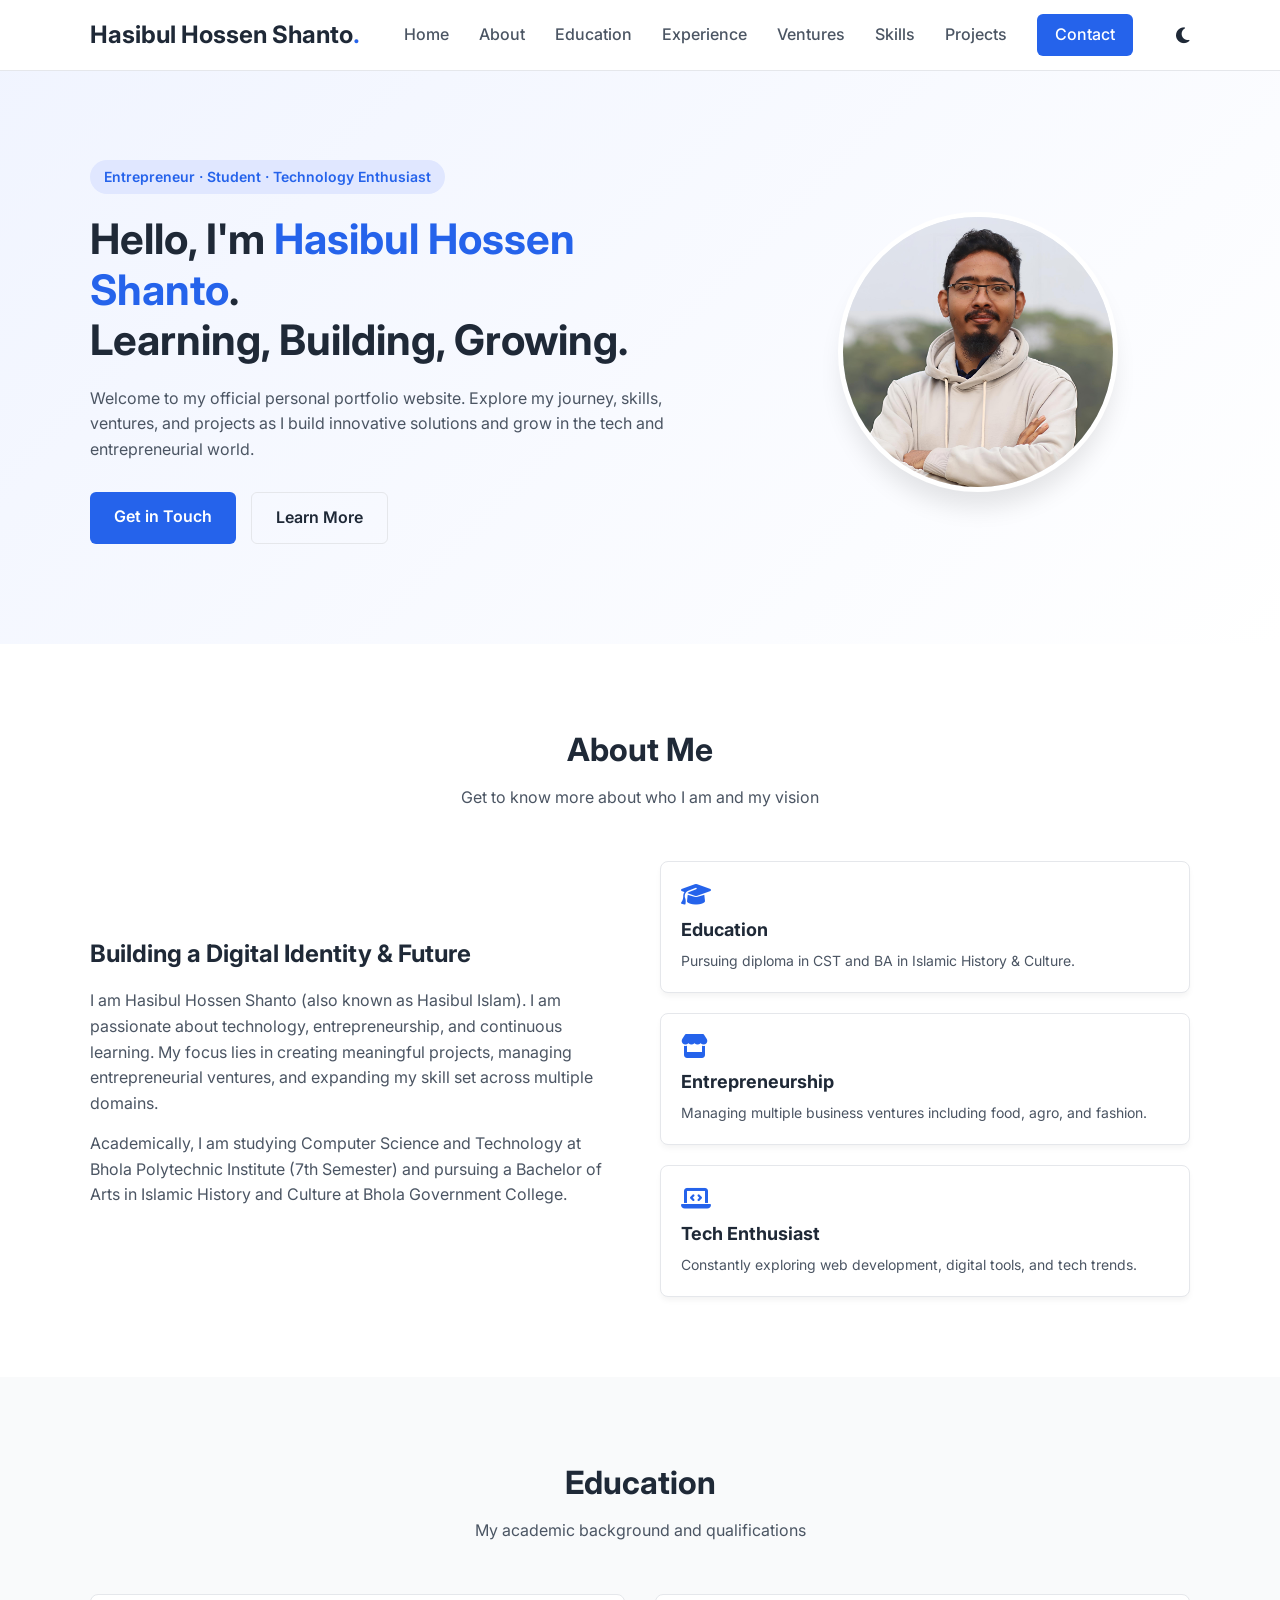
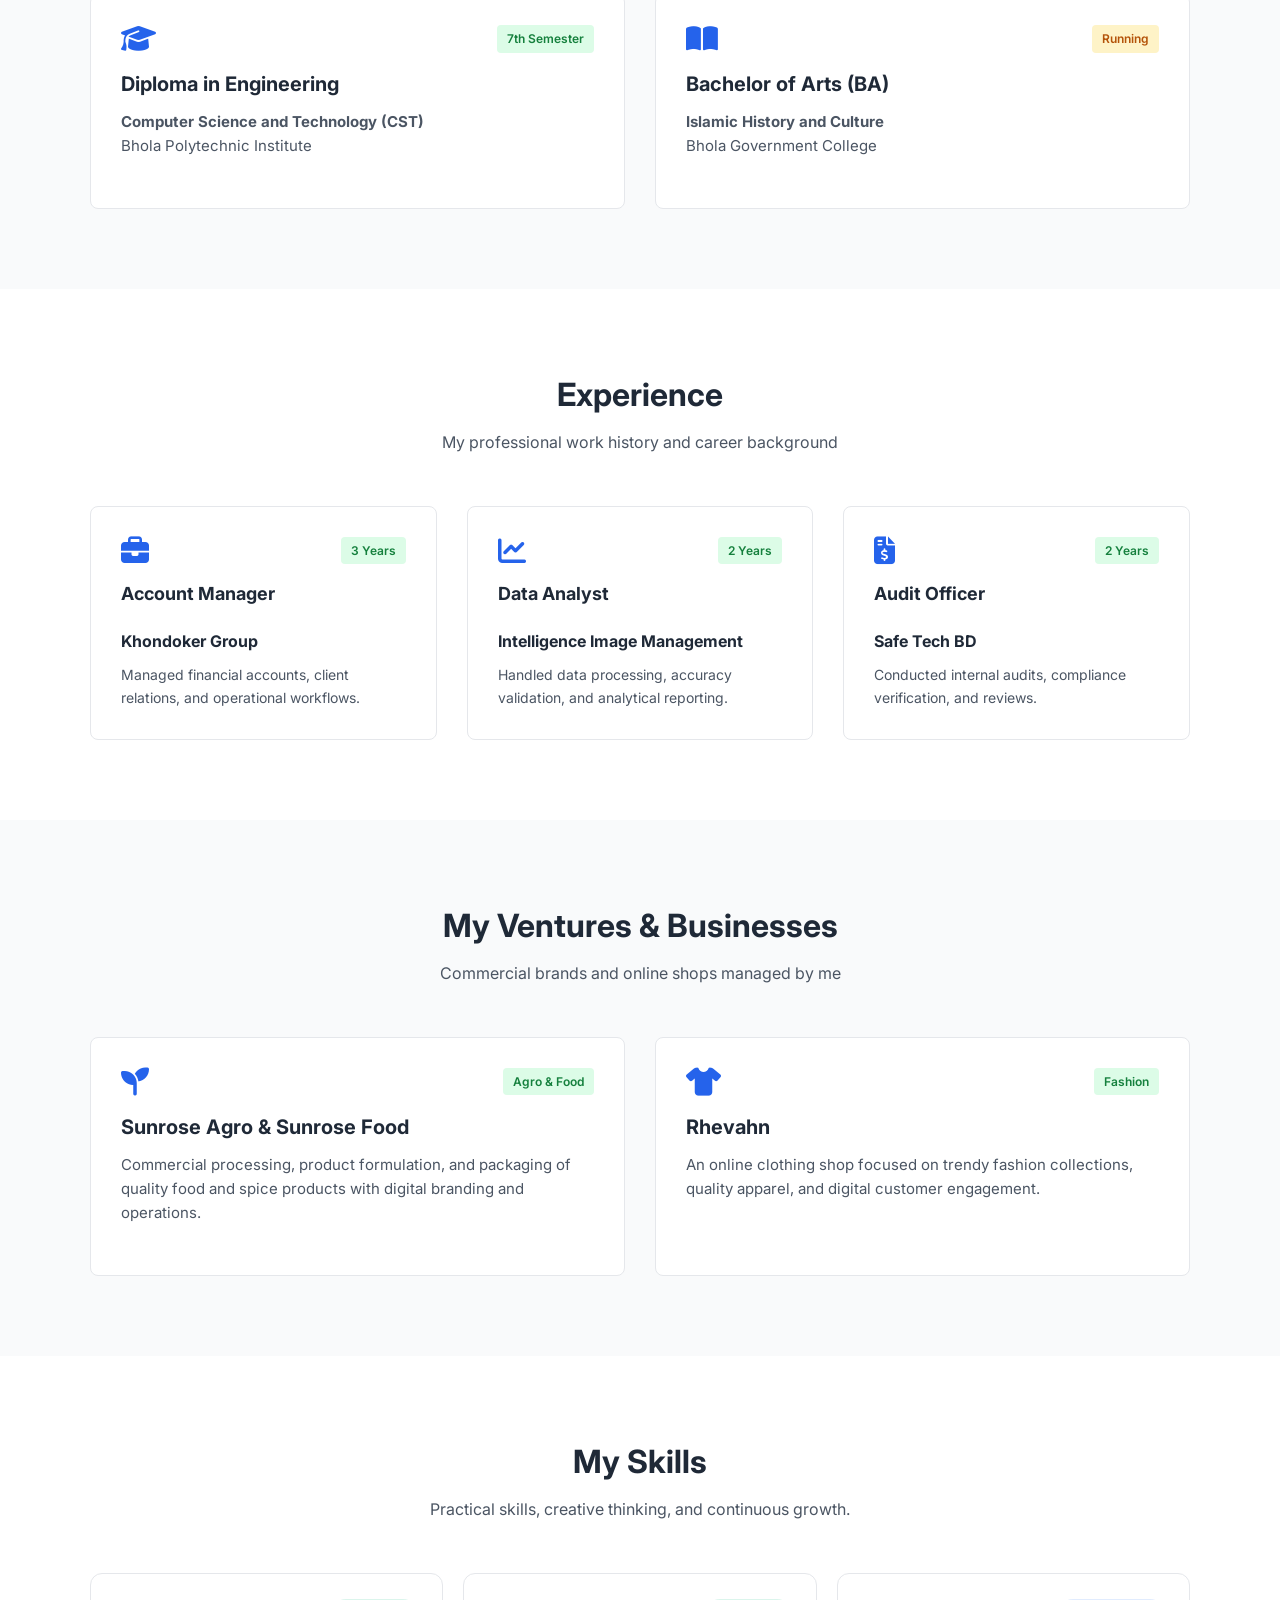
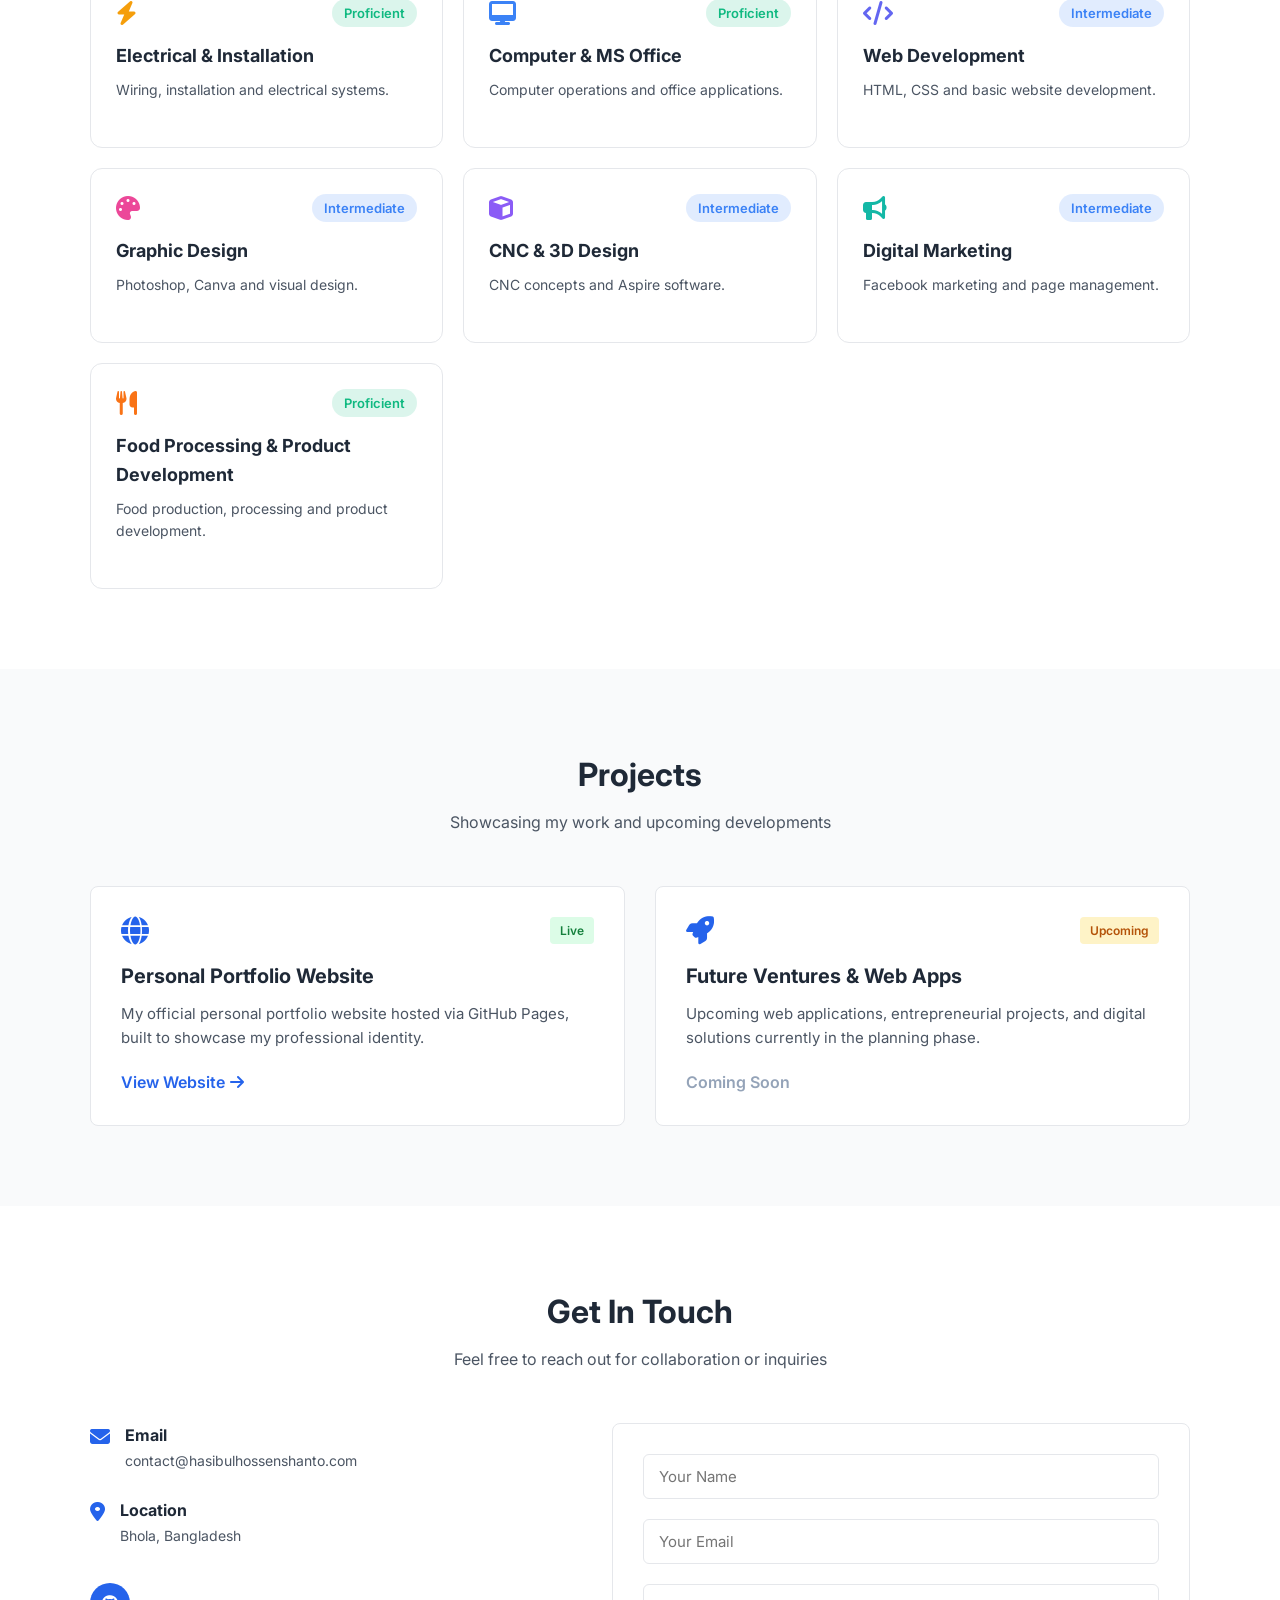
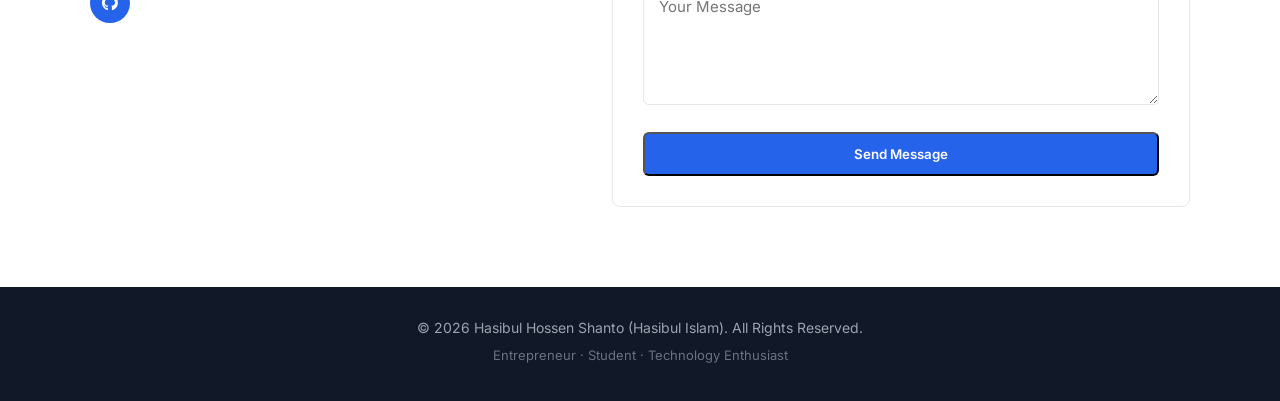
==== index.html @ 79a1a922 "index.html" ====
<!DOCTYPE html>
<html lang="en" data-theme="dark">
<head>
    <meta charset="UTF-8">
    <meta name="viewport" content="width=device-width, initial-scale=1.0">
    <title>Hasibul Hossen Shanto | Personal Portfolio</title>
    <meta name="description" content="Personal portfolio of Hasibul Hossen Shanto, also known as Hasibul Islam.">
    <!-- Google Fonts -->
    <link href="https://fonts.googleapis.com/css2?family=Inter:wght@300;400;500;600;700&display=swap" rel="stylesheet">
    <!-- FontAwesome Icons -->
    <link rel="stylesheet" href="https://cdnjs.cloudflare.com/ajax/libs/font-awesome/6.4.0/css/all.min.css">
    <!-- Custom CSS -->
    <link rel="stylesheet" href="style.css">
</head>
<body>

    <!-- Header / Navbar -->
    <header id="header">
        <div class="container nav-container">
            <a href="#" class="logo">Hasibul Hossen Shanto<span>.</span></a>
            <nav class="nav-menu">
                <a href="#hero">Home</a>
                <a href="#about">About</a>
                <a href="#education">Education</a>
                <a href="#experience">Experience</a>
                <a href="#ventures">Ventures</a>
                <a href="#skills">Skills</a>
                <a href="#projects">Projects</a>
                <a href="#contact" class="nav-btn">Contact</a>
            </nav>
            <div class="nav-actions" style="display: flex; align-items: center; gap: 15px;">
                <!-- Theme Toggle Button -->
                <button id="theme-toggle" aria-label="Toggle Theme" style="background: none; border: none; cursor: pointer; font-size: 18px; color: var(--text-color);">
                    <i class="fa-solid fa-moon" id="theme-icon"></i>
                </button>
                <div class="hamburger">
                    <i class="fa-solid fa-bars"></i>
                </div>
            </div>
        </div>
    </header>

    <!-- Hero Section -->
    <section id="hero" class="hero">
        <div class="container hero-container">
            <div class="hero-content">
                <span class="tagline-badge">Entrepreneur · Student · Technology Enthusiast</span>
                <h1>Hello, I'm <span>Hasibul Hossen Shanto</span>.<br>Learning, Building, Growing.</h1>
                <p>Welcome to my official personal portfolio website. Explore my journey, skills, ventures, and projects as I build innovative solutions and grow in the tech and entrepreneurial world.</p>
                <div class="hero-btns">
                    <a href="#contact" class="btn btn-primary">Get in Touch</a>
                    <a href="#about" class="btn btn-secondary">Learn More</a>
                </div>
            </div>
            <div class="hero-image">
                <div class="image-box" style="overflow: hidden;">
                    <img src="profile.jpg" alt="Hasibul Hossen Shanto" style="width: 100%; height: 100%; object-fit: cover;">
                </div>
            </div>
        </div>
    </section>

    <!-- About Section -->
    <section id="about" class="section">
        <div class="container">
            <div class="section-title">
                <h2>About Me</h2>
                <p>Get to know more about who I am and my vision</p>
            </div>
            <div class="about-grid">
                <div class="about-text">
                    <h3>Building a Digital Identity & Future</h3>
                    <p>I am Hasibul Hossen Shanto (also known as Hasibul Islam). I am passionate about technology, entrepreneurship, and continuous learning. My focus lies in creating meaningful projects, managing entrepreneurial ventures, and expanding my skill set across multiple domains.</p>
                    <p>Academically, I am studying Computer Science and Technology at Bhola Polytechnic Institute (7th Semester) and pursuing a Bachelor of Arts in Islamic History and Culture at Bhola Government College.</p>
                </div>
                <div class="about-cards">
                    <div class="card">
                        <i class="fa-solid fa-graduation-cap"></i>
                        <h4>Education</h4>
                        <p>Pursuing diploma in CST and BA in Islamic History & Culture.</p>
                    </div>
                    <div class="card">
                        <i class="fa-solid fa-store"></i>
                        <h4>Entrepreneurship</h4>
                        <p>Managing multiple business ventures including food, agro, and fashion.</p>
                    </div>
                    <div class="card">
                        <i class="fa-solid fa-laptop-code"></i>
                        <h4>Tech Enthusiast</h4>
                        <p>Constantly exploring web development, digital tools, and tech trends.</p>
                    </div>
                </div>
            </div>
        </div>
    </section>

    <!-- Education Section -->
    <section id="education" class="section bg-light">
        <div class="container">
            <div class="section-title">
                <h2>Education</h2>
                <p>My academic background and qualifications</p>
            </div>
            <div class="projects-grid">
                <div class="project-card">
                    <div class="project-header">
                        <i class="fa-solid fa-graduation-cap"></i>
                        <span class="status-tag">7th Semester</span>
                    </div>
                    <h3>Diploma in Engineering</h3>
                    <p><strong>Computer Science and Technology (CST)</strong><br>Bhola Polytechnic Institute</p>
                </div>
                <div class="project-card">
                    <div class="project-header">
                        <i class="fa-solid fa-book-open"></i>
                        <span class="status-tag upcoming">Running</span>
                    </div>
                    <h3>Bachelor of Arts (BA)</h3>
                    <p><strong>Islamic History and Culture</strong><br>Bhola Government College</p>
                </div>
            </div>
        </div>
    </section>

    <!-- Experience Section -->
    <section id="experience" class="section">
        <div class="container">
            <div class="section-title">
                <h2>Experience</h2>
                <p>My professional work history and career background</p>
            </div>
            <div class="skills-grid">
                <div class="skill-category">
                    <div class="project-header">
                        <i class="fa-solid fa-briefcase"></i>
                        <span class="status-tag">3 Years</span>
                    </div>
                    <h3>Account Manager</h3>
                    <p><strong>Khondoker Group</strong></p>
                    <p style="margin-top: 10px; font-size: 14px; color: var(--text-light);">Managed financial accounts, client relations, and operational workflows.</p>
                </div>
                <div class="skill-category">
                    <div class="project-header">
                        <i class="fa-solid fa-chart-line"></i>
                        <span class="status-tag">2 Years</span>
                    </div>
                    <h3>Data Analyst</h3>
                    <p><strong>Intelligence Image Management</strong></p>
                    <p style="margin-top: 10px; font-size: 14px; color: var(--text-light);">Handled data processing, accuracy validation, and analytical reporting.</p>
                </div>
                <div class="skill-category">
                    <div class="project-header">
                        <i class="fa-solid fa-file-invoice-dollar"></i>
                        <span class="status-tag">2 Years</span>
                    </div>
                    <h3>Audit Officer</h3>
                    <p><strong>Safe Tech BD</strong></p>
                    <p style="margin-top: 10px; font-size: 14px; color: var(--text-light);">Conducted internal audits, compliance verification, and reviews.</p>
                </div>
            </div>
        </div>
    </section>

    <!-- Ventures & Businesses Section -->
    <section id="ventures" class="section bg-light">
        <div class="container">
            <div class="section-title">
                <h2>My Ventures & Businesses</h2>
                <p>Commercial brands and online shops managed by me</p>
            </div>
            <div class="projects-grid">
                <div class="project-card">
                    <div class="project-header">
                        <i class="fa-solid fa-seedling"></i>
                        <span class="status-tag">Agro & Food</span>
                    </div>
                    <h3>Sunrose Agro & Sunrose Food</h3>
                    <p>Commercial processing, product formulation, and packaging of quality food and spice products with digital branding and operations.</p>
                </div>
                <div class="project-card">
                    <div class="project-header">
                        <i class="fa-solid fa-shirt"></i>
                        <span class="status-tag">Fashion</span>
                    </div>
                    <h3>Rhevahn</h3>
                    <p>An online clothing shop focused on trendy fashion collections, quality apparel, and digital customer engagement.</p>
                </div>
            </div>
        </div>
    </section>

    <!-- Skills Section (Updated Style matching screenshot) -->
    <section id="skills" class="section">
        <div class="container">
            <div class="section-title">
                <h2>My Skills</h2>
                <p>Practical skills, creative thinking, and continuous growth.</p>
            </div>
            <div class="skills-grid" style="display: grid; grid-template-columns: repeat(auto-fit, minmax(280px, 1fr)); gap: 20px;">
                
                <!-- Skill 1 -->
                <div class="project-card" style="border: 1px solid var(--border-color); padding: 25px; border-radius: 12px; background: var(--card-bg);">
                    <div style="display: flex; justify-content: space-between; align-items: center; margin-bottom: 15px;">
                        <i class="fa-solid fa-bolt" style="font-size: 24px; color: #f59e0b;"></i>
                        <span style="background: rgba(16, 185, 129, 0.15); color: #10b981; padding: 4px 12px; border-radius: 20px; font-size: 13px; font-weight: 600;">Proficient</span>
                    </div>
                    <h3 style="margin-bottom: 8px; font-size: 18px;">Electrical & Installation</h3>
                    <p style="font-size: 14px; color: var(--text-light);">Wiring, installation and electrical systems.</p>
                </div>

                <!-- Skill 2 -->
                <div class="project-card" style="border: 1px solid var(--border-color); padding: 25px; border-radius: 12px; background: var(--card-bg);">
                    <div style="display: flex; justify-content: space-between; align-items: center; margin-bottom: 15px;">
                        <i class="fa-solid fa-desktop" style="font-size: 24px; color: #3b82f6;"></i>
                        <span style="background: rgba(16, 185, 129, 0.15); color: #10b981; padding: 4px 12px; border-radius: 20px; font-size: 13px; font-weight: 600;">Proficient</span>
                    </div>
                    <h3 style="margin-bottom: 8px; font-size: 18px;">Computer & MS Office</h3>
                    <p style="font-size: 14px; color: var(--text-light);">Computer operations and office applications.</p>
                </div>

                <!-- Skill 3 -->
                <div class="project-card" style="border: 1px solid var(--border-color); padding: 25px; border-radius: 12px; background: var(--card-bg);">
                    <div style="display: flex; justify-content: space-between; align-items: center; margin-bottom: 15px;">
                        <i class="fa-solid fa-code" style="font-size: 24px; color: #6366f1;"></i>
                        <span style="background: rgba(59, 130, 246, 0.15); color: #3b82f6; padding: 4px 12px; border-radius: 20px; font-size: 13px; font-weight: 600;">Intermediate</span>
                    </div>
                    <h3 style="margin-bottom: 8px; font-size: 18px;">Web Development</h3>
                    <p style="font-size: 14px; color: var(--text-light);">HTML, CSS and basic website development.</p>
                </div>

                <!-- Skill 4 -->
                <div class="project-card" style="border: 1px solid var(--border-color); padding: 25px; border-radius: 12px; background: var(--card-bg);">
                    <div style="display: flex; justify-content: space-between; align-items: center; margin-bottom: 15px;">
                        <i class="fa-solid fa-palette" style="font-size: 24px; color: #ec4899;"></i>
                        <span style="background: rgba(59, 130, 246, 0.15); color: #3b82f6; padding: 4px 12px; border-radius: 20px; font-size: 13px; font-weight: 600;">Intermediate</span>
                    </div>
                    <h3 style="margin-bottom: 8px; font-size: 18px;">Graphic Design</h3>
                    <p style="font-size: 14px; color: var(--text-light);">Photoshop, Canva and visual design.</p>
                </div>

                <!-- Skill 5 -->
                <div class="project-card" style="border: 1px solid var(--border-color); padding: 25px; border-radius: 12px; background: var(--card-bg);">
                    <div style="display: flex; justify-content: space-between; align-items: center; margin-bottom: 15px;">
                        <i class="fa-solid fa-cube" style="font-size: 24px; color: #8b5cf6;"></i>
                        <span style="background: rgba(59, 130, 246, 0.15); color: #3b82f6; padding: 4px 12px; border-radius: 20px; font-size: 13px; font-weight: 600;">Intermediate</span>
                    </div>
                    <h3 style="margin-bottom: 8px; font-size: 18px;">CNC & 3D Design</h3>
                    <p style="font-size: 14px; color: var(--text-light);">CNC concepts and Aspire software.</p>
                </div>

                <!-- Skill 6 -->
                <div class="project-card" style="border: 1px solid var(--border-color); padding: 25px; border-radius: 12px; background: var(--card-bg);">
                    <div style="display: flex; justify-content: space-between; align-items: center; margin-bottom: 15px;">
                        <i class="fa-solid fa-bullhorn" style="font-size: 24px; color: #14b8a6;"></i>
                        <span style="background: rgba(59, 130, 246, 0.15); color: #3b82f6; padding: 4px 12px; border-radius: 20px; font-size: 13px; font-weight: 600;">Intermediate</span>
                    </div>
                    <h3 style="margin-bottom: 8px; font-size: 18px;">Digital Marketing</h3>
                    <p style="font-size: 14px; color: var(--text-light);">Facebook marketing and page management.</p>
                </div>

                <!-- Skill 7 -->
                <div class="project-card" style="border: 1px solid var(--border-color); padding: 25px; border-radius: 12px; background: var(--card-bg); grid-column: span 1;">
                    <div style="display: flex; justify-content: space-between; align-items: center; margin-bottom: 15px;">
                        <i class="fa-solid fa-utensils" style="font-size: 24px; color: #f97316;"></i>
                        <span style="background: rgba(16, 185, 129, 0.15); color: #10b981; padding: 4px 12px; border-radius: 20px; font-size: 13px; font-weight: 600;">Proficient</span>
                    </div>
                    <h3 style="margin-bottom: 8px; font-size: 18px;">Food Processing & Product Development</h3>
                    <p style="font-size: 14px; color: var(--text-light);">Food production, processing and product development.</p>
                </div>

            </div>
        </div>
    </section>

    <!-- Projects Section -->
    <section id="projects" class="section bg-light">
        <div class="container">
            <div class="section-title">
                <h2>Projects</h2>
                <p>Showcasing my work and upcoming developments</p>
            </div>
            <div class="projects-grid">
                <div class="project-card">
                    <div class="project-header">
                        <i class="fa-solid fa-globe"></i>
                        <span class="status-tag">Live</span>
                    </div>
                    <h3>Personal Portfolio Website</h3>
                    <p>My official personal portfolio website hosted via GitHub Pages, built to showcase my professional identity.</p>
                    <a href="https://hasibulhossenshanto365.github.io" target="_blank" class="project-link">View Website <i class="fa-solid fa-arrow-right"></i></a>
                </div>
                <div class="project-card">
                    <div class="project-header">
                        <i class="fa-solid fa-rocket"></i>
                        <span class="status-tag upcoming">Upcoming</span>
                    </div>
                    <h3>Future Ventures & Web Apps</h3>
                    <p>Upcoming web applications, entrepreneurial projects, and digital solutions currently in the planning phase.</p>
                    <span class="project-link disabled">Coming Soon</span>
                </div>
            </div>
        </div>
    </section>

    <!-- Contact Section -->
    <section id="contact" class="section">
        <div class="container">
            <div class="section-title">
                <h2>Get In Touch</h2>
                <p>Feel free to reach out for collaboration or inquiries</p>
            </div>
            <div class="contact-wrapper">
                <div class="contact-info">
                    <div class="contact-item">
                        <i class="fa-solid fa-envelope"></i>
                        <div>
                            <h4>Email</h4>
                            <p>contact@hasibulhossenshanto.com</p>
                        </div>
                    </div>
                    <div class="contact-item">
                        <i class="fa-solid fa-location-dot"></i>
                        <div>
                            <h4>Location</h4>
                            <p>Bhola, Bangladesh</p>
                        </div>
                    </div>
                    <div class="social-links">
                        <a href="https://github.com/hasibulhossenshanto365" target="_blank"><i class="fa-brands fa-github"></i></a>
                    </div>
                </div>
                <div class="contact-form-box">
                    <form>
                        <div class="form-group">
                            <input type="text" placeholder="Your Name" required>
                        </div>
                        <div class="form-group">
                            <input type="email" placeholder="Your Email" required>
                        </div>
                        <div class="form-group">
                            <textarea rows="5" placeholder="Your Message" required></textarea>
                        </div>
                        <button type="submit" class="btn btn-primary btn-block">Send Message</button>
                    </form>
                </div>
            </div>
        </div>
    </section>

    <!-- Footer -->
    <footer>
        <div class="container footer-content">
            <p>&copy; 2026 Hasibul Hossen Shanto (Hasibul Islam). All Rights Reserved.</p>
            <p class="footer-tagline">Entrepreneur · Student · Technology Enthusiast</p>
        </div>
    </footer>

    <!-- JavaScript for Theme Toggle -->
    <script>
        const themeToggleBtn = document.getElementById('theme-toggle');
        const themeIcon = document.getElementById('theme-icon');
        const htmlElement = document.documentElement;

        themeToggleBtn.addEventListener('click', () => {
            let currentTheme = htmlElement.getAttribute('data-theme');
            if (currentTheme === 'dark') {
                htmlElement.setAttribute('data-theme', 'light');
                themeIcon.classList.replace('fa-moon', 'fa-sun');
            } else {
                htmlElement.setAttribute('data-theme', 'dark');
                themeIcon.classList.replace('fa-sun', 'fa-moon');
            }
        });
    </script>
</body>
</html>
---- style.css ----
/* Global Reset & Variables */
* {
    margin: 0;
    padding: 0;
    box-sizing: border-box;
    font-family: 'Inter', sans-serif;
    scroll-behavior: smooth;
}

:root {
    --primary-color: #2563eb;
    --primary-dark: #1d4ed8;
    --text-color: #1f2937;
    --text-light: #4b5563;
    --bg-color: #ffffff;
    --bg-light: #f9fafb;
    --border-color: #e5e7eb;
    --transition: all 0.3s ease;
}

body {
    color: var(--text-color);
    background-color: var(--bg-color);
    line-height: 1.6;
}

.container {
    width: 100%;
    max-width: 1140px;
    margin: 0 auto;
    padding: 0 20px;
}

/* Header & Navbar */
header {
    position: fixed;
    top: 0;
    left: 0;
    width: 100%;
    background: rgba(255, 255, 255, 0.95);
    backdrop-filter: blur(10px);
    border-bottom: 1px solid var(--border-color);
    z-index: 1000;
}

.nav-container {
    display: flex;
    justify-content: space-between;
    align-items: center;
    height: 70px;
}

.logo {
    font-size: 24px;
    font-weight: 700;
    color: var(--text-color);
    text-decoration: none;
}

.logo span {
    color: var(--primary-color);
}

.nav-menu {
    display: flex;
    align-items: center;
    gap: 30px;
}

.nav-menu a {
    text-decoration: none;
    color: var(--text-light);
    font-weight: 500;
    transition: var(--transition);
}

.nav-menu a:hover, .nav-menu a.active {
    color: var(--primary-color);
}

.nav-btn {
    background-color: var(--primary-color);
    color: #fff !important;
    padding: 8px 18px;
    border-radius: 6px;
}

.nav-btn:hover {
    background-color: var(--primary-dark);
}

.hamburger {
    display: none;
    font-size: 24px;
    cursor: pointer;
}

/* Hero Section */
.hero {
    padding: 160px 0 100px;
    background: linear-gradient(135deg, #f0f4ff 0%, #ffffff 100%);
}

.hero-container {
    display: grid;
    grid-template-columns: 1.2fr 0.8fr;
    gap: 40px;
    align-items: center;
}

.tagline-badge {
    display: inline-block;
    background: #e0e7ff;
    color: var(--primary-color);
    padding: 6px 14px;
    border-radius: 20px;
    font-size: 14px;
    font-weight: 600;
    margin-bottom: 20px;
}

.hero-content h1 {
    font-size: 42px;
    font-weight: 700;
    line-height: 1.2;
    margin-bottom: 20px;
}

.hero-content h1 span {
    color: var(--primary-color);
}

.hero-content p {
    font-size: 16px;
    color: var(--text-light);
    margin-bottom: 30px;
}

.hero-btns {
    display: flex;
    gap: 15px;
}

.btn {
    display: inline-block;
    padding: 12px 24px;
    border-radius: 6px;
    font-weight: 600;
    text-decoration: none;
    transition: var(--transition);
}

.btn-primary {
    background-color: var(--primary-color);
    color: #fff;
}

.btn-primary:hover {
    background-color: var(--primary-dark);
}

.btn-secondary {
    background-color: transparent;
    color: var(--text-color);
    border: 1px solid var(--border-color);
}

.btn-secondary:hover {
    background-color: var(--border-color);
}

.hero-image {
    display: flex;
    justify-content: center;
}

.image-box {
    width: 280px;
    height: 280px;
    border-radius: 50%;
    background: #e2e8f0;
    display: flex;
    align-items: center;
    justify-content: center;
    border: 5px solid #fff;
    box-shadow: 0 20px 25px -5px rgba(0, 0, 0, 0.1);
}

.profile-placeholder {
    font-size: 80px;
    color: #94a3b8;
}

/* General Sections */
.section {
    padding: 80px 0;
}

.bg-light {
    background-color: var(--bg-light);
}

.section-title {
    text-align: center;
    margin-bottom: 50px;
}

.section-title h2 {
    font-size: 32px;
    font-weight: 700;
    margin-bottom: 10px;
}

.section-title p {
    color: var(--text-light);
    font-size: 16px;
}

/* About Section Grid */
.about-grid {
    display: grid;
    grid-template-columns: 1fr 1fr;
    gap: 40px;
    align-items: center;
}

.about-text h3 {
    font-size: 24px;
    margin-bottom: 15px;
}

.about-text p {
    color: var(--text-light);
    margin-bottom: 15px;
}

.about-cards {
    display: flex;
    flex-direction: column;
    gap: 20px;
}

.card {
    background: #fff;
    padding: 20px;
    border-radius: 8px;
    border: 1px solid var(--border-color);
    box-shadow: 0 4px 6px -1px rgba(0, 0, 0, 0.05);
}

.card i {
    font-size: 24px;
    color: var(--primary-color);
    margin-bottom: 10px;
}

.card h4 {
    font-size: 18px;
    margin-bottom: 5px;
}

.card p {
    font-size: 14px;
    color: var(--text-light);
}

/* Skills Section */
.skills-grid {
    display: grid;
    grid-template-columns: repeat(3, 1fr);
    gap: 30px;
}

.skill-category {
    background: #fff;
    padding: 30px;
    border-radius: 8px;
    border: 1px solid var(--border-color);
}

.skill-category h3 {
    font-size: 18px;
    margin-bottom: 20px;
    display: flex;
    align-items: center;
    gap: 10px;
}

.skill-category h3 i {
    color: var(--primary-color);
}

.skill-category ul {
    list-style: none;
}

.skill-category ul li {
    padding: 8px 0;
    border-bottom: 1px solid var(--border-color);
    color: var(--text-light);
    font-size: 15px;
}

.skill-category ul li:last-child {
    border-bottom: none;
}

/* Projects Section */
.projects-grid {
    display: grid;
    grid-template-columns: repeat(2, 1fr);
    gap: 30px;
}

.project-card {
    background: #fff;
    padding: 30px;
    border-radius: 8px;
    border: 1px solid var(--border-color);
    transition: var(--transition);
}

.project-card:hover {
    transform: translateY(-5px);
    box-shadow: 0 10px 15px -3px rgba(0, 0, 0, 0.05);
}

.project-header {
    display: flex;
    justify-content: space-between;
    align-items: center;
    margin-bottom: 15px;
}

.project-header i {
    font-size: 28px;
    color: var(--primary-color);
}

.status-tag {
    background: #dcfce7;
    color: #15803d;
    padding: 4px 10px;
    border-radius: 4px;
    font-size: 12px;
    font-weight: 600;
}

.status-tag.upcoming {
    background: #fef3c7;
    color: #b45309;
}

.project-card h3 {
    font-size: 20px;
    margin-bottom: 10px;
}

.project-card p {
    color: var(--text-light);
    font-size: 15px;
    margin-bottom: 20px;
}

.project-link {
    text-decoration: none;
    color: var(--primary-color);
    font-weight: 600;
    display: inline-flex;
    align-items: center;
    gap: 5px;
}

.project-link.disabled {
    color: #94a3b8;
    cursor: not-allowed;
}

/* Contact Section */
.contact-wrapper {
    display: grid;
    grid-template-columns: 1fr 1.2fr;
    gap: 40px;
}

.contact-info {
    display: flex;
    flex-direction: column;
    gap: 25px;
}

.contact-item {
    display: flex;
    gap: 15px;
    align-items: flex-start;
}

.contact-item i {
    font-size: 20px;
    color: var(--primary-color);
    margin-top: 4px;
}

.contact-item h4 {
    font-size: 16px;
    margin-bottom: 2px;
}

.contact-item p {
    color: var(--text-light);
    font-size: 14px;
}

.social-links {
    display: flex;
    gap: 15px;
    margin-top: 10px;
}

.social-links a {
    width: 40px;
    height: 40px;
    background: var(--primary-color);
    color: #fff;
    display: flex;
    align-items: center;
    justify-content: center;
    border-radius: 50%;
    text-decoration: none;
    transition: var(--transition);
}

.social-links a:hover {
    background: var(--primary-dark);
}

.contact-form-box {
    background: #fff;
    padding: 30px;
    border-radius: 8px;
    border: 1px solid var(--border-color);
}

.form-group {
    margin-bottom: 20px;
}

.form-group input, .form-group textarea {
    width: 100%;
    padding: 12px 15px;
    border: 1px solid var(--border-color);
    border-radius: 6px;
    font-size: 15px;
    outline: none;
    transition: var(--transition);
}

.form-group input:focus, .form-group textarea:focus {
    border-color: var(--primary-color);
}

.btn-block {
    width: 100%;
    text-align: center;
}

/* Footer */
footer {
    background: #111827;
    color: #9ca3af;
    padding: 30px 0;
    text-align: center;
}

footer p {
    font-size: 14px;
    margin-bottom: 5px;
}

.footer-tagline {
    color: #6b7280;
    font-size: 13px;
}

/* Responsive Design */
@media (max-width: 968px) {
    .hero-container, .about-grid, .contact-wrapper {
        grid-template-columns: 1fr;
        text-align: center;
    }

    .hero-btns, .social-links, .contact-item {
        justify-content: center;
    }

    .skills-grid, .projects-grid {
        grid-template-columns: 1fr;
    }

    .nav-menu {
        display: none; /* Can be handled with JS if mobile menu is added */
    }

    .hamburger {
        display: block;
    }
}
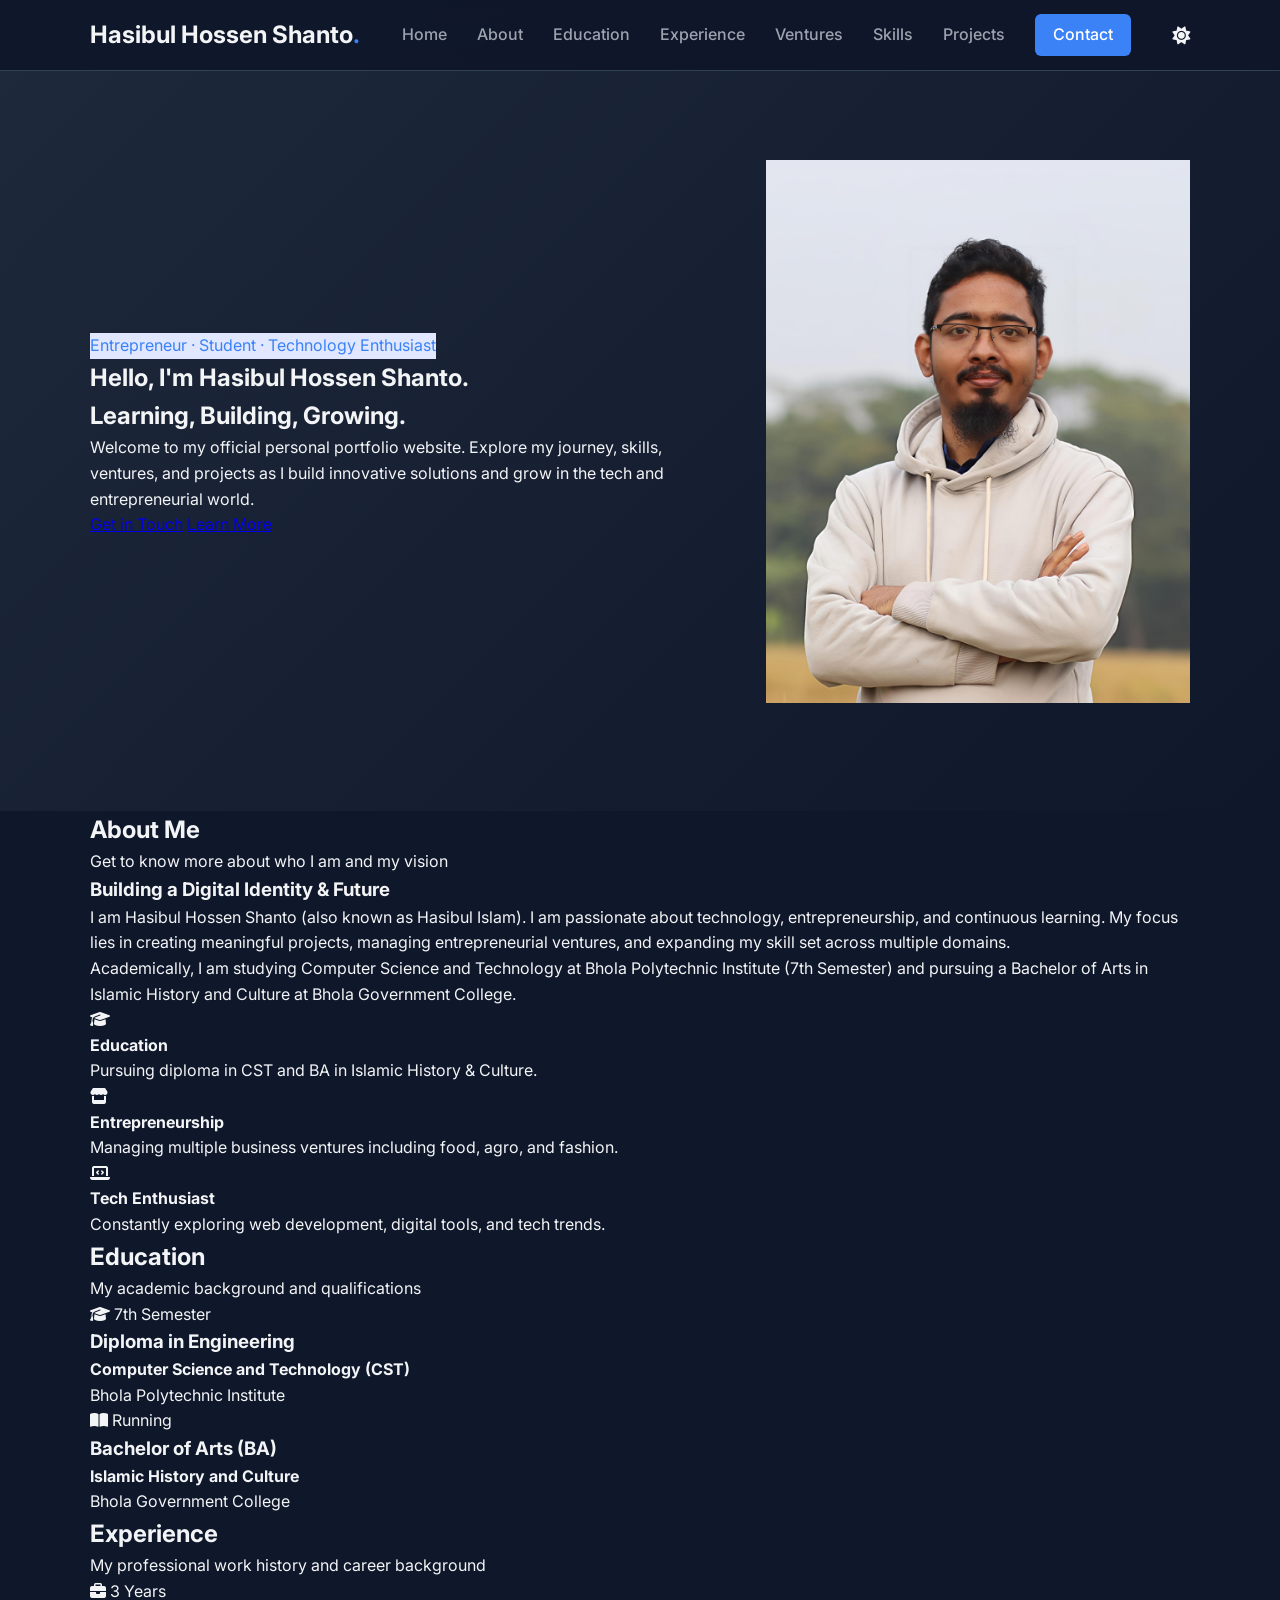
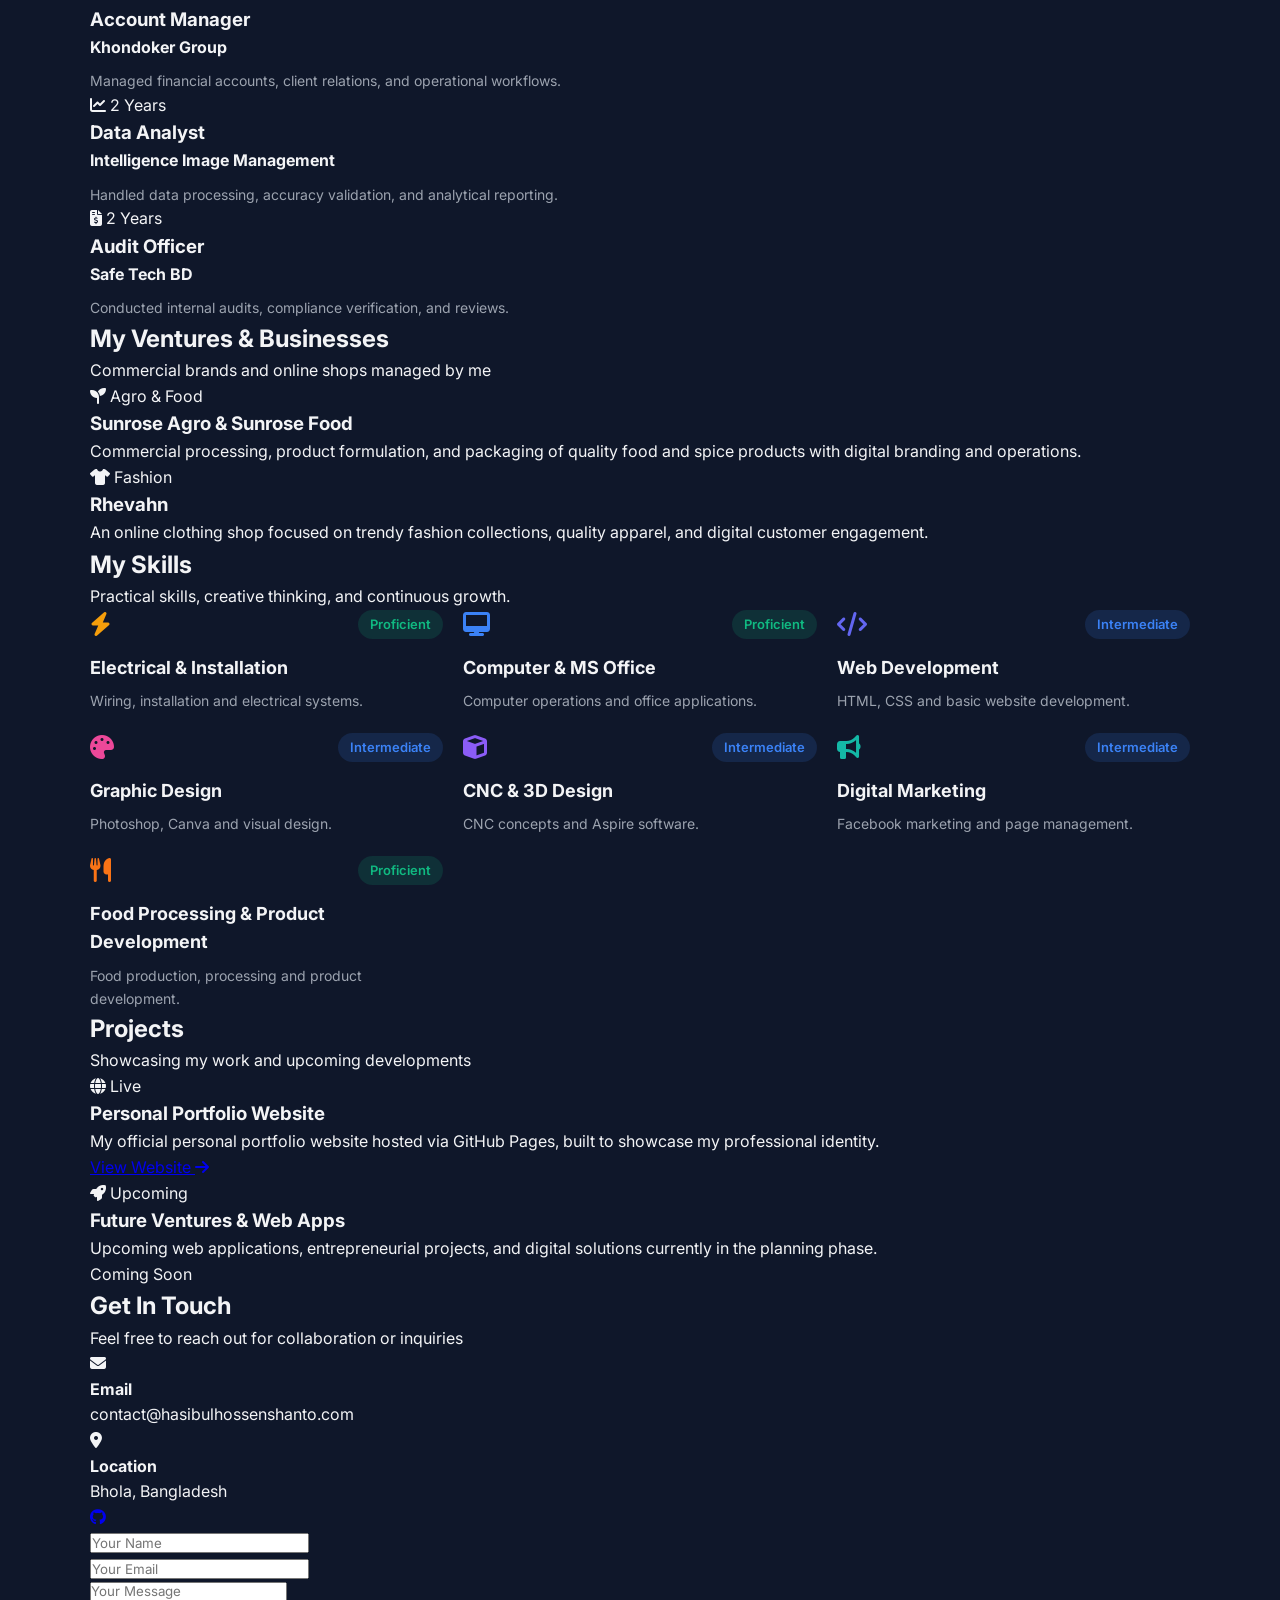
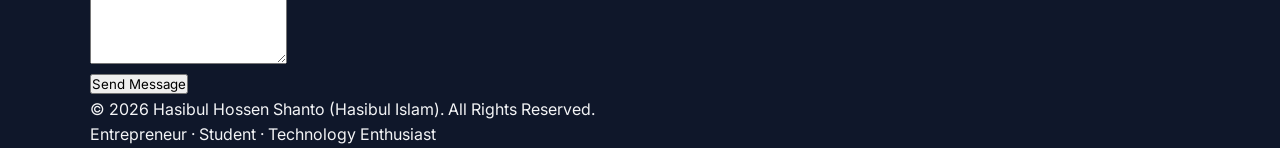
==== commit e02f63f7: "index.html" ====
--- a/index.html
+++ b/index.html
@@ -31,7 +31,7 @@
             <div class="nav-actions" style="display: flex; align-items: center; gap: 15px;">
                 <!-- Theme Toggle Button -->
                 <button id="theme-toggle" aria-label="Toggle Theme" style="background: none; border: none; cursor: pointer; font-size: 18px; color: var(--text-color);">
-                    <i class="fa-solid fa-moon" id="theme-icon"></i>
+                    <i class="fa-solid fa-sun" id="theme-icon"></i>
                 </button>
                 <div class="hamburger">
                     <i class="fa-solid fa-bars"></i>
@@ -189,7 +189,7 @@
         </div>
     </section>
 
-    <!-- Skills Section (Updated Style matching screenshot) -->
+    <!-- Skills Section -->
     <section id="skills" class="section">
         <div class="container">
             <div class="section-title">
@@ -198,8 +198,7 @@
             </div>
             <div class="skills-grid" style="display: grid; grid-template-columns: repeat(auto-fit, minmax(280px, 1fr)); gap: 20px;">
                 
-                <!-- Skill 1 -->
-                <div class="project-card" style="border: 1px solid var(--border-color); padding: 25px; border-radius: 12px; background: var(--card-bg);">
+                <div class="project-card">
                     <div style="display: flex; justify-content: space-between; align-items: center; margin-bottom: 15px;">
                         <i class="fa-solid fa-bolt" style="font-size: 24px; color: #f59e0b;"></i>
                         <span style="background: rgba(16, 185, 129, 0.15); color: #10b981; padding: 4px 12px; border-radius: 20px; font-size: 13px; font-weight: 600;">Proficient</span>
@@ -208,8 +207,7 @@
                     <p style="font-size: 14px; color: var(--text-light);">Wiring, installation and electrical systems.</p>
                 </div>
 
-                <!-- Skill 2 -->
-                <div class="project-card" style="border: 1px solid var(--border-color); padding: 25px; border-radius: 12px; background: var(--card-bg);">
+                <div class="project-card">
                     <div style="display: flex; justify-content: space-between; align-items: center; margin-bottom: 15px;">
                         <i class="fa-solid fa-desktop" style="font-size: 24px; color: #3b82f6;"></i>
                         <span style="background: rgba(16, 185, 129, 0.15); color: #10b981; padding: 4px 12px; border-radius: 20px; font-size: 13px; font-weight: 600;">Proficient</span>
@@ -218,8 +216,7 @@
                     <p style="font-size: 14px; color: var(--text-light);">Computer operations and office applications.</p>
                 </div>
 
-                <!-- Skill 3 -->
-                <div class="project-card" style="border: 1px solid var(--border-color); padding: 25px; border-radius: 12px; background: var(--card-bg);">
+                <div class="project-card">
                     <div style="display: flex; justify-content: space-between; align-items: center; margin-bottom: 15px;">
                         <i class="fa-solid fa-code" style="font-size: 24px; color: #6366f1;"></i>
                         <span style="background: rgba(59, 130, 246, 0.15); color: #3b82f6; padding: 4px 12px; border-radius: 20px; font-size: 13px; font-weight: 600;">Intermediate</span>
@@ -228,8 +225,7 @@
                     <p style="font-size: 14px; color: var(--text-light);">HTML, CSS and basic website development.</p>
                 </div>
 
-                <!-- Skill 4 -->
-                <div class="project-card" style="border: 1px solid var(--border-color); padding: 25px; border-radius: 12px; background: var(--card-bg);">
+                <div class="project-card">
                     <div style="display: flex; justify-content: space-between; align-items: center; margin-bottom: 15px;">
                         <i class="fa-solid fa-palette" style="font-size: 24px; color: #ec4899;"></i>
                         <span style="background: rgba(59, 130, 246, 0.15); color: #3b82f6; padding: 4px 12px; border-radius: 20px; font-size: 13px; font-weight: 600;">Intermediate</span>
@@ -238,8 +234,7 @@
                     <p style="font-size: 14px; color: var(--text-light);">Photoshop, Canva and visual design.</p>
                 </div>
 
-                <!-- Skill 5 -->
-                <div class="project-card" style="border: 1px solid var(--border-color); padding: 25px; border-radius: 12px; background: var(--card-bg);">
+                <div class="project-card">
                     <div style="display: flex; justify-content: space-between; align-items: center; margin-bottom: 15px;">
                         <i class="fa-solid fa-cube" style="font-size: 24px; color: #8b5cf6;"></i>
                         <span style="background: rgba(59, 130, 246, 0.15); color: #3b82f6; padding: 4px 12px; border-radius: 20px; font-size: 13px; font-weight: 600;">Intermediate</span>
@@ -248,8 +243,7 @@
                     <p style="font-size: 14px; color: var(--text-light);">CNC concepts and Aspire software.</p>
                 </div>
 
-                <!-- Skill 6 -->
-                <div class="project-card" style="border: 1px solid var(--border-color); padding: 25px; border-radius: 12px; background: var(--card-bg);">
+                <div class="project-card">
                     <div style="display: flex; justify-content: space-between; align-items: center; margin-bottom: 15px;">
                         <i class="fa-solid fa-bullhorn" style="font-size: 24px; color: #14b8a6;"></i>
                         <span style="background: rgba(59, 130, 246, 0.15); color: #3b82f6; padding: 4px 12px; border-radius: 20px; font-size: 13px; font-weight: 600;">Intermediate</span>
@@ -258,8 +252,7 @@
                     <p style="font-size: 14px; color: var(--text-light);">Facebook marketing and page management.</p>
                 </div>
 
-                <!-- Skill 7 -->
-                <div class="project-card" style="border: 1px solid var(--border-color); padding: 25px; border-radius: 12px; background: var(--card-bg); grid-column: span 1;">
+                <div class="project-card">
                     <div style="display: flex; justify-content: space-between; align-items: center; margin-bottom: 15px;">
                         <i class="fa-solid fa-utensils" style="font-size: 24px; color: #f97316;"></i>
                         <span style="background: rgba(16, 185, 129, 0.15); color: #10b981; padding: 4px 12px; border-radius: 20px; font-size: 13px; font-weight: 600;">Proficient</span>
@@ -361,14 +354,27 @@
         const themeIcon = document.getElementById('theme-icon');
         const htmlElement = document.documentElement;
 
+        // Check saved theme
+        const savedTheme = localStorage.getItem('theme');
+        if (savedTheme) {
+            htmlElement.setAttribute('data-theme', savedTheme);
+            if (savedTheme === 'light') {
+                themeIcon.classList.replace('fa-sun', 'fa-moon');
+            } else {
+                themeIcon.classList.replace('fa-moon', 'fa-sun');
+            }
+        }
+
         themeToggleBtn.addEventListener('click', () => {
             let currentTheme = htmlElement.getAttribute('data-theme');
             if (currentTheme === 'dark') {
                 htmlElement.setAttribute('data-theme', 'light');
-                themeIcon.classList.replace('fa-moon', 'fa-sun');
+                themeIcon.classList.replace('fa-sun', 'fa-moon');
+                localStorage.setItem('theme', 'light');
             } else {
                 htmlElement.setAttribute('data-theme', 'dark');
-                themeIcon.classList.replace('fa-sun', 'fa-moon');
+                themeIcon.classList.replace('fa-moon', 'fa-sun');
+                localStorage.setItem('theme', 'dark');
             }
         });
     </script>
--- a/style.css
+++ b/style.css
@@ -14,14 +14,31 @@
     --text-light: #4b5563;
     --bg-color: #ffffff;
     --bg-light: #f9fafb;
+    --card-bg: #ffffff;
     --border-color: #e5e7eb;
+    --header-bg: rgba(255, 255, 255, 0.95);
+    --hero-bg: linear-gradient(135deg, #f0f4ff 0%, #ffffff 100%);
     --transition: all 0.3s ease;
+}
+
+[data-theme="dark"] {
+    --primary-color: #3b82f6;
+    --primary-dark: #2563eb;
+    --text-color: #f3f4f6;
+    --text-light: #9ca3af;
+    --bg-color: #0f172a;
+    --bg-light: #1e293b;
+    --card-bg: #1e293b;
+    --border-color: #334155;
+    --header-bg: rgba(15, 23, 42, 0.95);
+    --hero-bg: linear-gradient(135deg, #1e293b 0%, #0f172a 100%);
 }
 
 body {
     color: var(--text-color);
     background-color: var(--bg-color);
     line-height: 1.6;
+    transition: var(--transition);
 }
 
 .container {
@@ -37,10 +54,11 @@
     top: 0;
     left: 0;
     width: 100%;
-    background: rgba(255, 255, 255, 0.95);
+    background: var(--header-bg);
     backdrop-filter: blur(10px);
     border-bottom: 1px solid var(--border-color);
     z-index: 1000;
+    transition: var(--transition);
 }
 
 .nav-container {
@@ -93,12 +111,14 @@
     display: none;
     font-size: 24px;
     cursor: pointer;
+    color: var(--text-color);
 }
 
 /* Hero Section */
 .hero {
     padding: 160px 0 100px;
-    background: linear-gradient(135deg, #f0f4ff 0%, #ffffff 100%);
+    background: var(--hero-bg);
+    transition: var(--transition);
 }
 
 .hero-container {
@@ -112,396 +132,3 @@
     display: inline-block;
     background: #e0e7ff;
     color: var(--primary-color);
-    padding: 6px 14px;
-    border-radius: 20px;
-    font-size: 14px;
-    font-weight: 600;
-    margin-bottom: 20px;
-}
-
-.hero-content h1 {
-    font-size: 42px;
-    font-weight: 700;
-    line-height: 1.2;
-    margin-bottom: 20px;
-}
-
-.hero-content h1 span {
-    color: var(--primary-color);
-}
-
-.hero-content p {
-    font-size: 16px;
-    color: var(--text-light);
-    margin-bottom: 30px;
-}
-
-.hero-btns {
-    display: flex;
-    gap: 15px;
-}
-
-.btn {
-    display: inline-block;
-    padding: 12px 24px;
-    border-radius: 6px;
-    font-weight: 600;
-    text-decoration: none;
-    transition: var(--transition);
-}
-
-.btn-primary {
-    background-color: var(--primary-color);
-    color: #fff;
-}
-
-.btn-primary:hover {
-    background-color: var(--primary-dark);
-}
-
-.btn-secondary {
-    background-color: transparent;
-    color: var(--text-color);
-    border: 1px solid var(--border-color);
-}
-
-.btn-secondary:hover {
-    background-color: var(--border-color);
-}
-
-.hero-image {
-    display: flex;
-    justify-content: center;
-}
-
-.image-box {
-    width: 280px;
-    height: 280px;
-    border-radius: 50%;
-    background: #e2e8f0;
-    display: flex;
-    align-items: center;
-    justify-content: center;
-    border: 5px solid #fff;
-    box-shadow: 0 20px 25px -5px rgba(0, 0, 0, 0.1);
-}
-
-.profile-placeholder {
-    font-size: 80px;
-    color: #94a3b8;
-}
-
-/* General Sections */
-.section {
-    padding: 80px 0;
-}
-
-.bg-light {
-    background-color: var(--bg-light);
-}
-
-.section-title {
-    text-align: center;
-    margin-bottom: 50px;
-}
-
-.section-title h2 {
-    font-size: 32px;
-    font-weight: 700;
-    margin-bottom: 10px;
-}
-
-.section-title p {
-    color: var(--text-light);
-    font-size: 16px;
-}
-
-/* About Section Grid */
-.about-grid {
-    display: grid;
-    grid-template-columns: 1fr 1fr;
-    gap: 40px;
-    align-items: center;
-}
-
-.about-text h3 {
-    font-size: 24px;
-    margin-bottom: 15px;
-}
-
-.about-text p {
-    color: var(--text-light);
-    margin-bottom: 15px;
-}
-
-.about-cards {
-    display: flex;
-    flex-direction: column;
-    gap: 20px;
-}
-
-.card {
-    background: #fff;
-    padding: 20px;
-    border-radius: 8px;
-    border: 1px solid var(--border-color);
-    box-shadow: 0 4px 6px -1px rgba(0, 0, 0, 0.05);
-}
-
-.card i {
-    font-size: 24px;
-    color: var(--primary-color);
-    margin-bottom: 10px;
-}
-
-.card h4 {
-    font-size: 18px;
-    margin-bottom: 5px;
-}
-
-.card p {
-    font-size: 14px;
-    color: var(--text-light);
-}
-
-/* Skills Section */
-.skills-grid {
-    display: grid;
-    grid-template-columns: repeat(3, 1fr);
-    gap: 30px;
-}
-
-.skill-category {
-    background: #fff;
-    padding: 30px;
-    border-radius: 8px;
-    border: 1px solid var(--border-color);
-}
-
-.skill-category h3 {
-    font-size: 18px;
-    margin-bottom: 20px;
-    display: flex;
-    align-items: center;
-    gap: 10px;
-}
-
-.skill-category h3 i {
-    color: var(--primary-color);
-}
-
-.skill-category ul {
-    list-style: none;
-}
-
-.skill-category ul li {
-    padding: 8px 0;
-    border-bottom: 1px solid var(--border-color);
-    color: var(--text-light);
-    font-size: 15px;
-}
-
-.skill-category ul li:last-child {
-    border-bottom: none;
-}
-
-/* Projects Section */
-.projects-grid {
-    display: grid;
-    grid-template-columns: repeat(2, 1fr);
-    gap: 30px;
-}
-
-.project-card {
-    background: #fff;
-    padding: 30px;
-    border-radius: 8px;
-    border: 1px solid var(--border-color);
-    transition: var(--transition);
-}
-
-.project-card:hover {
-    transform: translateY(-5px);
-    box-shadow: 0 10px 15px -3px rgba(0, 0, 0, 0.05);
-}
-
-.project-header {
-    display: flex;
-    justify-content: space-between;
-    align-items: center;
-    margin-bottom: 15px;
-}
-
-.project-header i {
-    font-size: 28px;
-    color: var(--primary-color);
-}
-
-.status-tag {
-    background: #dcfce7;
-    color: #15803d;
-    padding: 4px 10px;
-    border-radius: 4px;
-    font-size: 12px;
-    font-weight: 600;
-}
-
-.status-tag.upcoming {
-    background: #fef3c7;
-    color: #b45309;
-}
-
-.project-card h3 {
-    font-size: 20px;
-    margin-bottom: 10px;
-}
-
-.project-card p {
-    color: var(--text-light);
-    font-size: 15px;
-    margin-bottom: 20px;
-}
-
-.project-link {
-    text-decoration: none;
-    color: var(--primary-color);
-    font-weight: 600;
-    display: inline-flex;
-    align-items: center;
-    gap: 5px;
-}
-
-.project-link.disabled {
-    color: #94a3b8;
-    cursor: not-allowed;
-}
-
-/* Contact Section */
-.contact-wrapper {
-    display: grid;
-    grid-template-columns: 1fr 1.2fr;
-    gap: 40px;
-}
-
-.contact-info {
-    display: flex;
-    flex-direction: column;
-    gap: 25px;
-}
-
-.contact-item {
-    display: flex;
-    gap: 15px;
-    align-items: flex-start;
-}
-
-.contact-item i {
-    font-size: 20px;
-    color: var(--primary-color);
-    margin-top: 4px;
-}
-
-.contact-item h4 {
-    font-size: 16px;
-    margin-bottom: 2px;
-}
-
-.contact-item p {
-    color: var(--text-light);
-    font-size: 14px;
-}
-
-.social-links {
-    display: flex;
-    gap: 15px;
-    margin-top: 10px;
-}
-
-.social-links a {
-    width: 40px;
-    height: 40px;
-    background: var(--primary-color);
-    color: #fff;
-    display: flex;
-    align-items: center;
-    justify-content: center;
-    border-radius: 50%;
-    text-decoration: none;
-    transition: var(--transition);
-}
-
-.social-links a:hover {
-    background: var(--primary-dark);
-}
-
-.contact-form-box {
-    background: #fff;
-    padding: 30px;
-    border-radius: 8px;
-    border: 1px solid var(--border-color);
-}
-
-.form-group {
-    margin-bottom: 20px;
-}
-
-.form-group input, .form-group textarea {
-    width: 100%;
-    padding: 12px 15px;
-    border: 1px solid var(--border-color);
-    border-radius: 6px;
-    font-size: 15px;
-    outline: none;
-    transition: var(--transition);
-}
-
-.form-group input:focus, .form-group textarea:focus {
-    border-color: var(--primary-color);
-}
-
-.btn-block {
-    width: 100%;
-    text-align: center;
-}
-
-/* Footer */
-footer {
-    background: #111827;
-    color: #9ca3af;
-    padding: 30px 0;
-    text-align: center;
-}
-
-footer p {
-    font-size: 14px;
-    margin-bottom: 5px;
-}
-
-.footer-tagline {
-    color: #6b7280;
-    font-size: 13px;
-}
-
-/* Responsive Design */
-@media (max-width: 968px) {
-    .hero-container, .about-grid, .contact-wrapper {
-        grid-template-columns: 1fr;
-        text-align: center;
-    }
-
-    .hero-btns, .social-links, .contact-item {
-        justify-content: center;
-    }
-
-    .skills-grid, .projects-grid {
-        grid-template-columns: 1fr;
-    }
-
-    .nav-menu {
-        display: none; /* Can be handled with JS if mobile menu is added */
-    }
-
-    .hamburger {
-        display: block;
-    }
-}
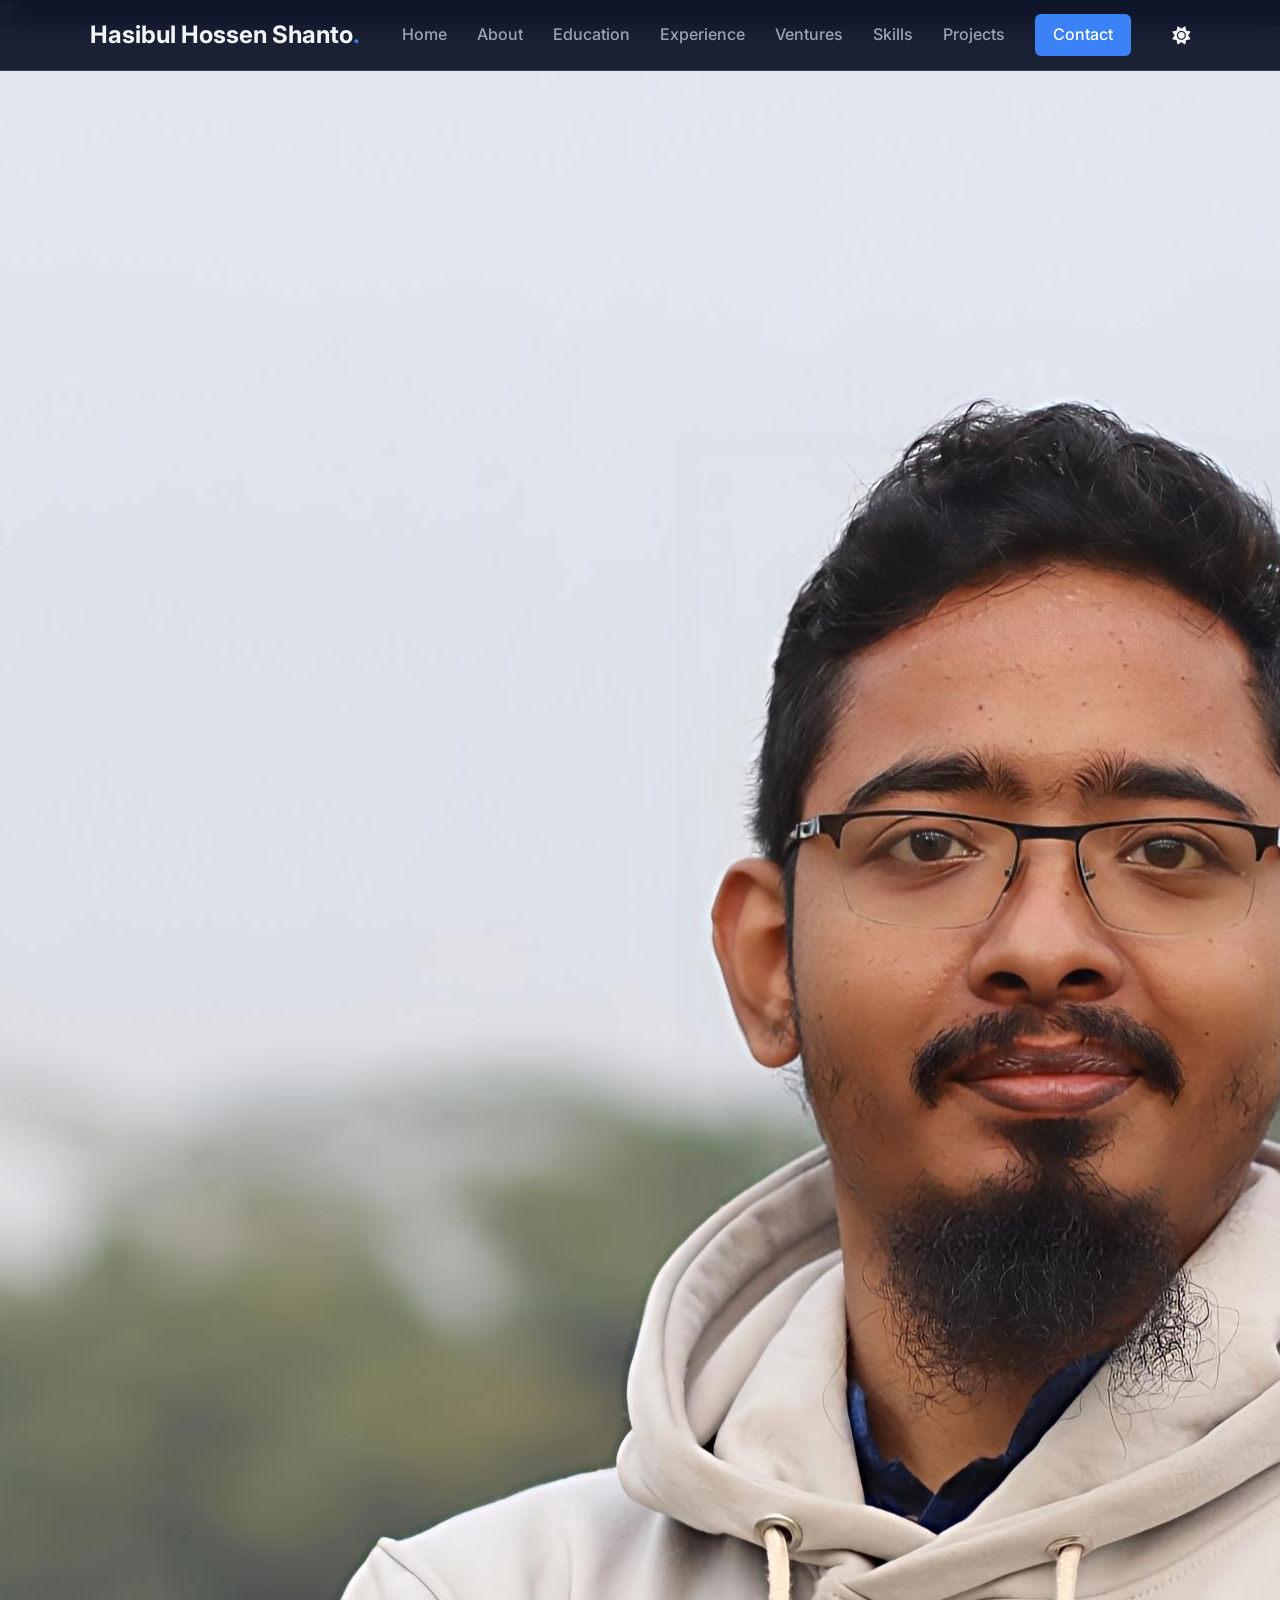
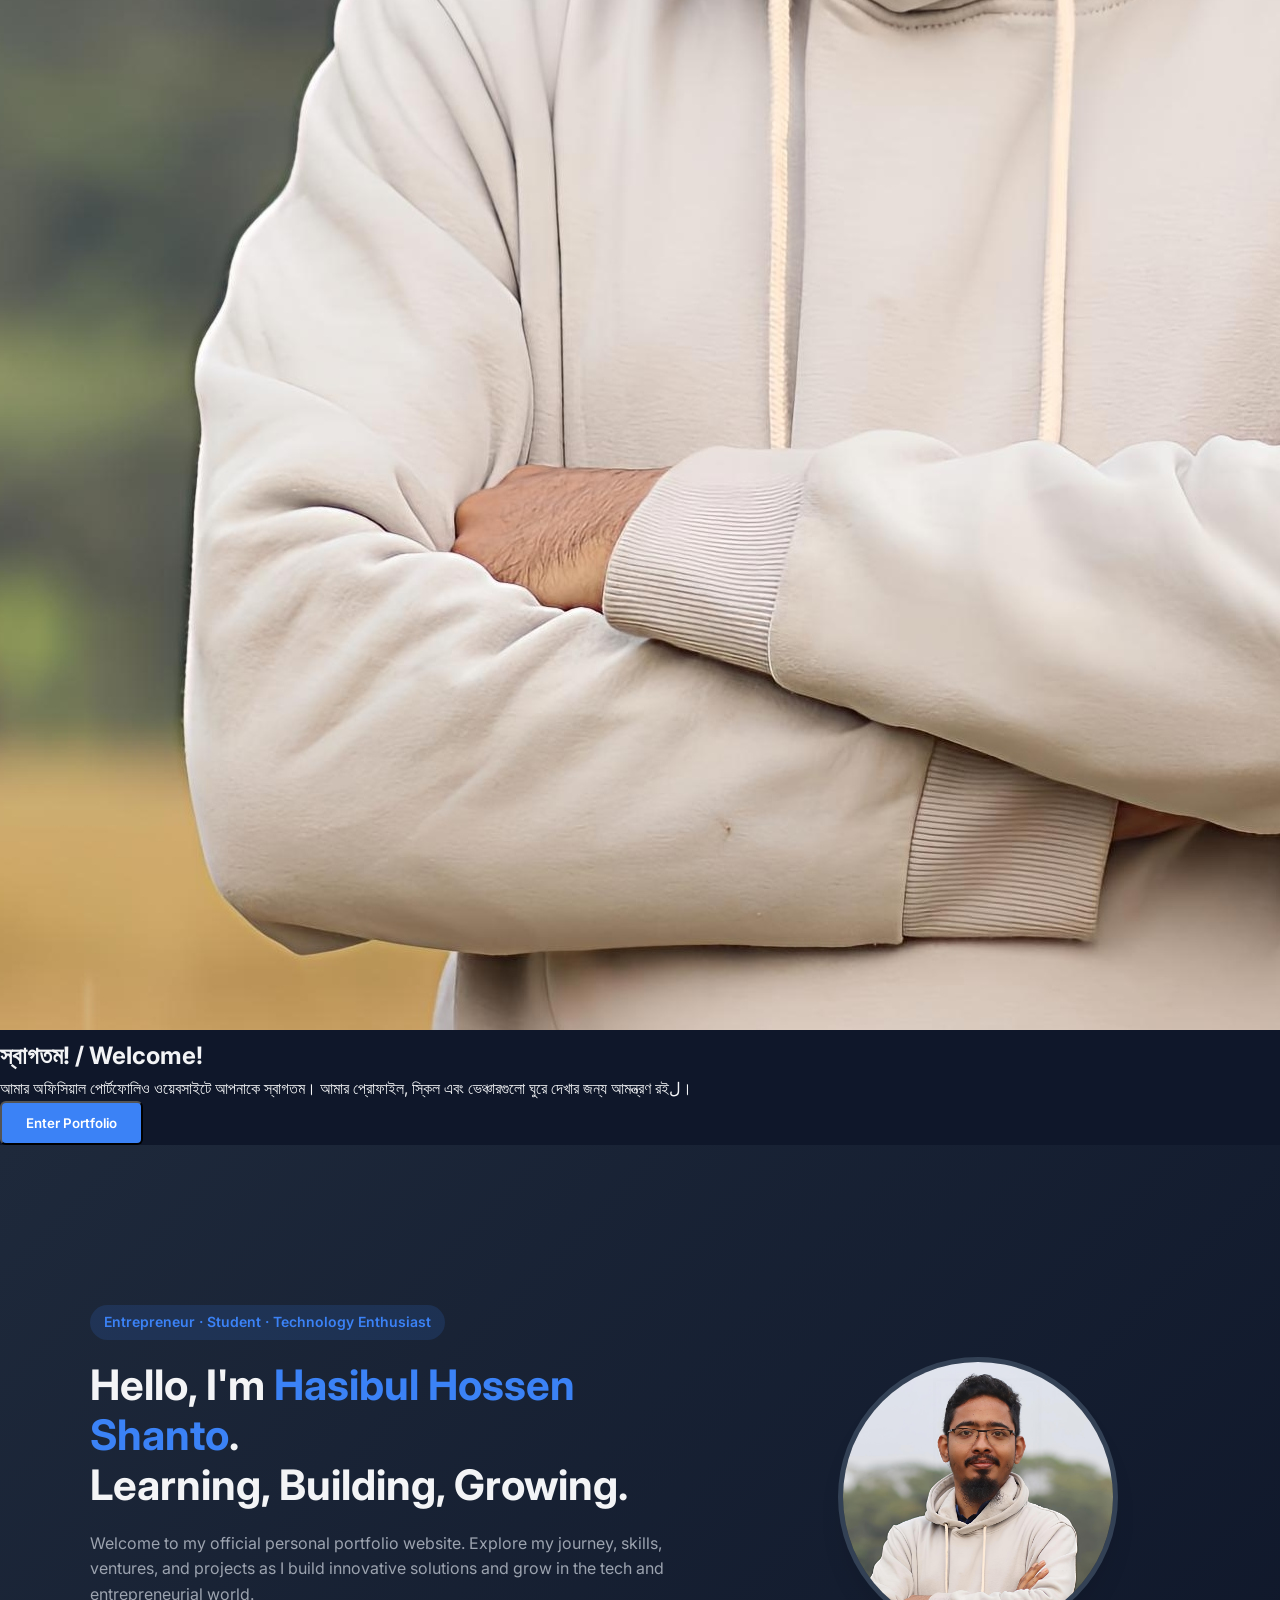
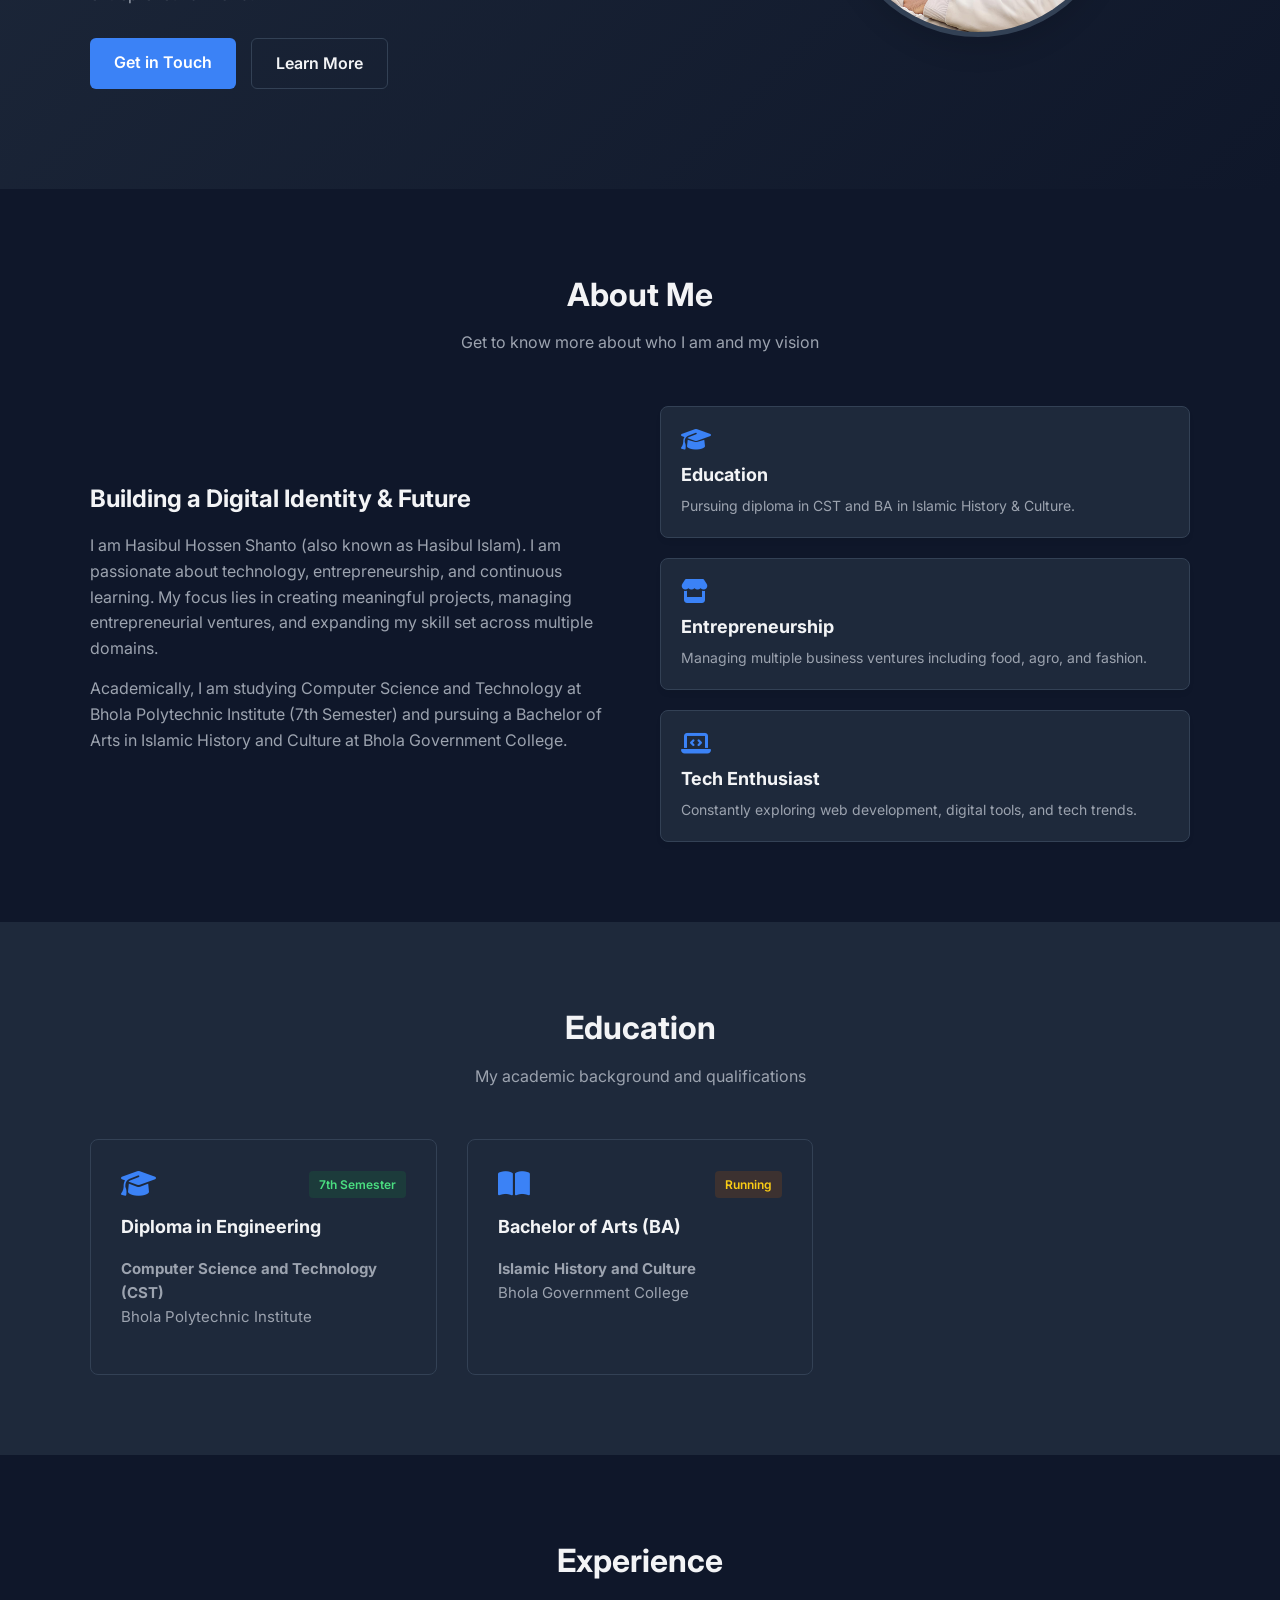
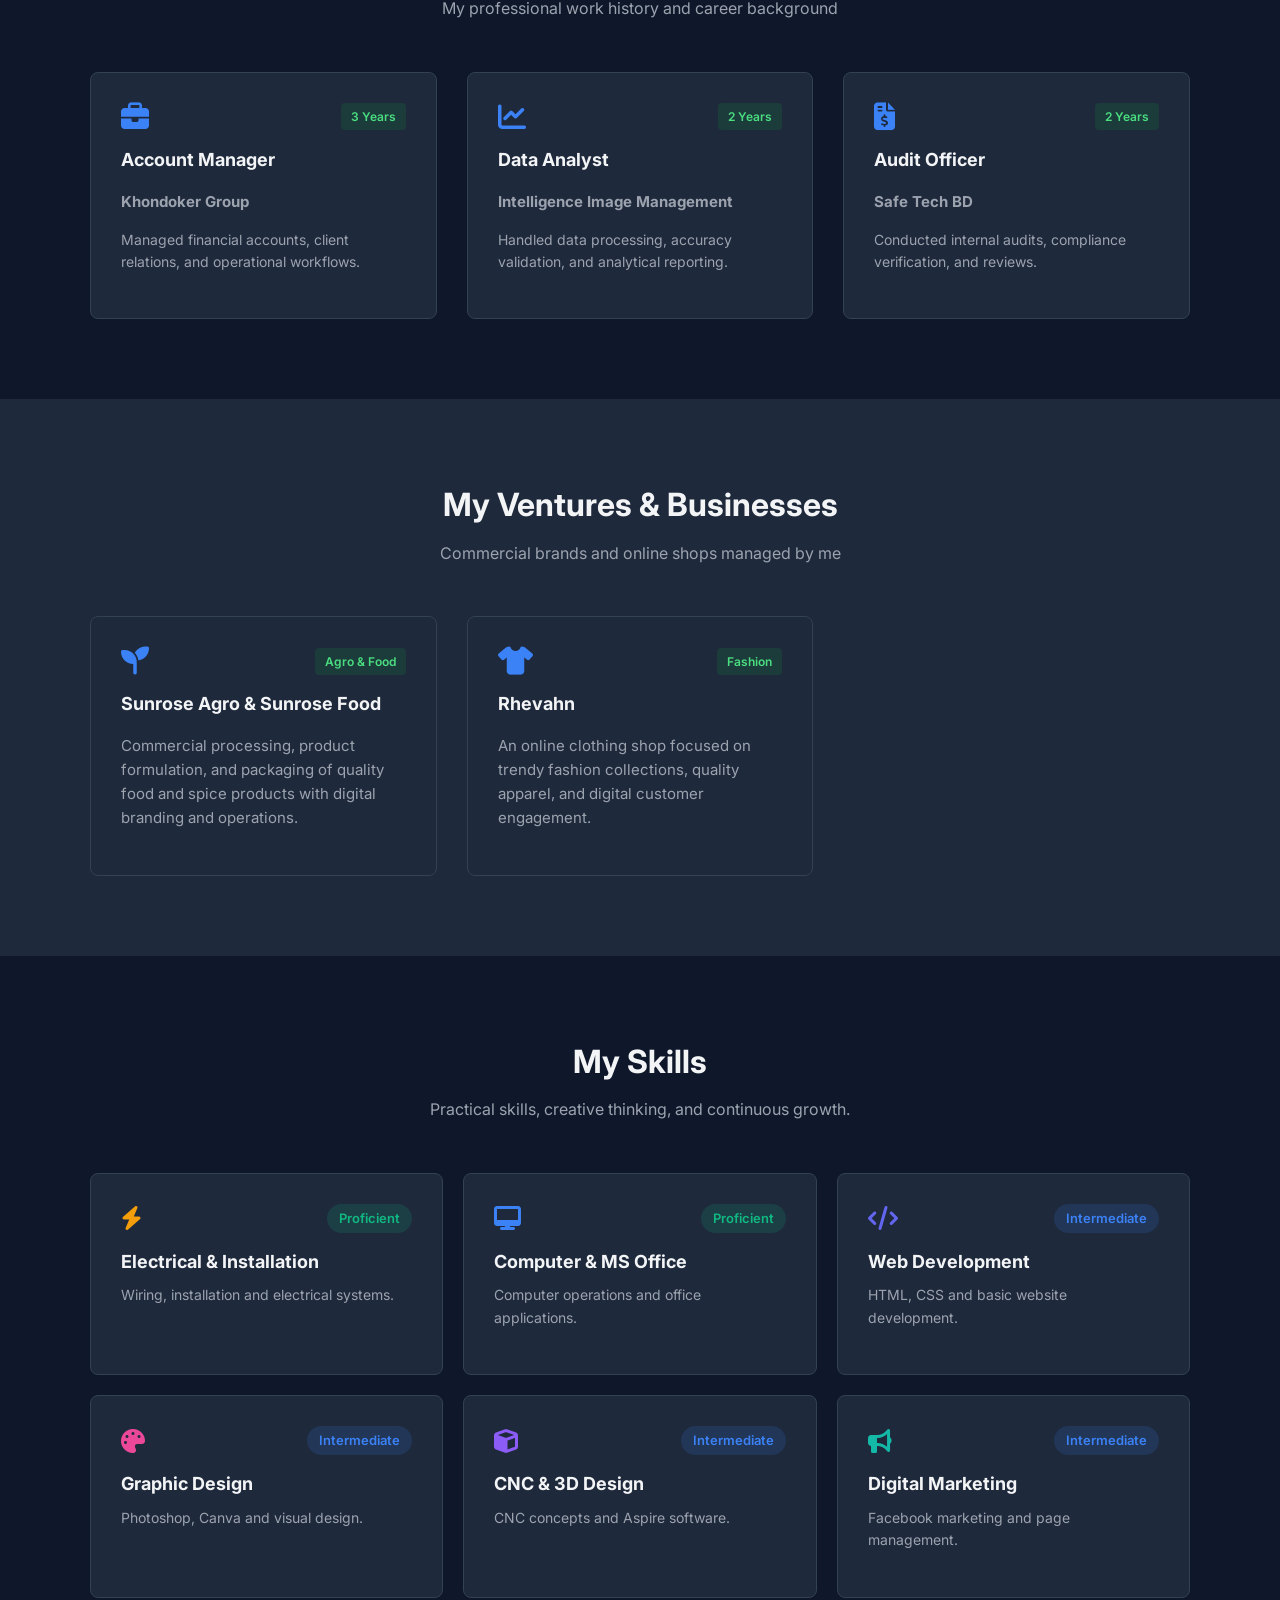
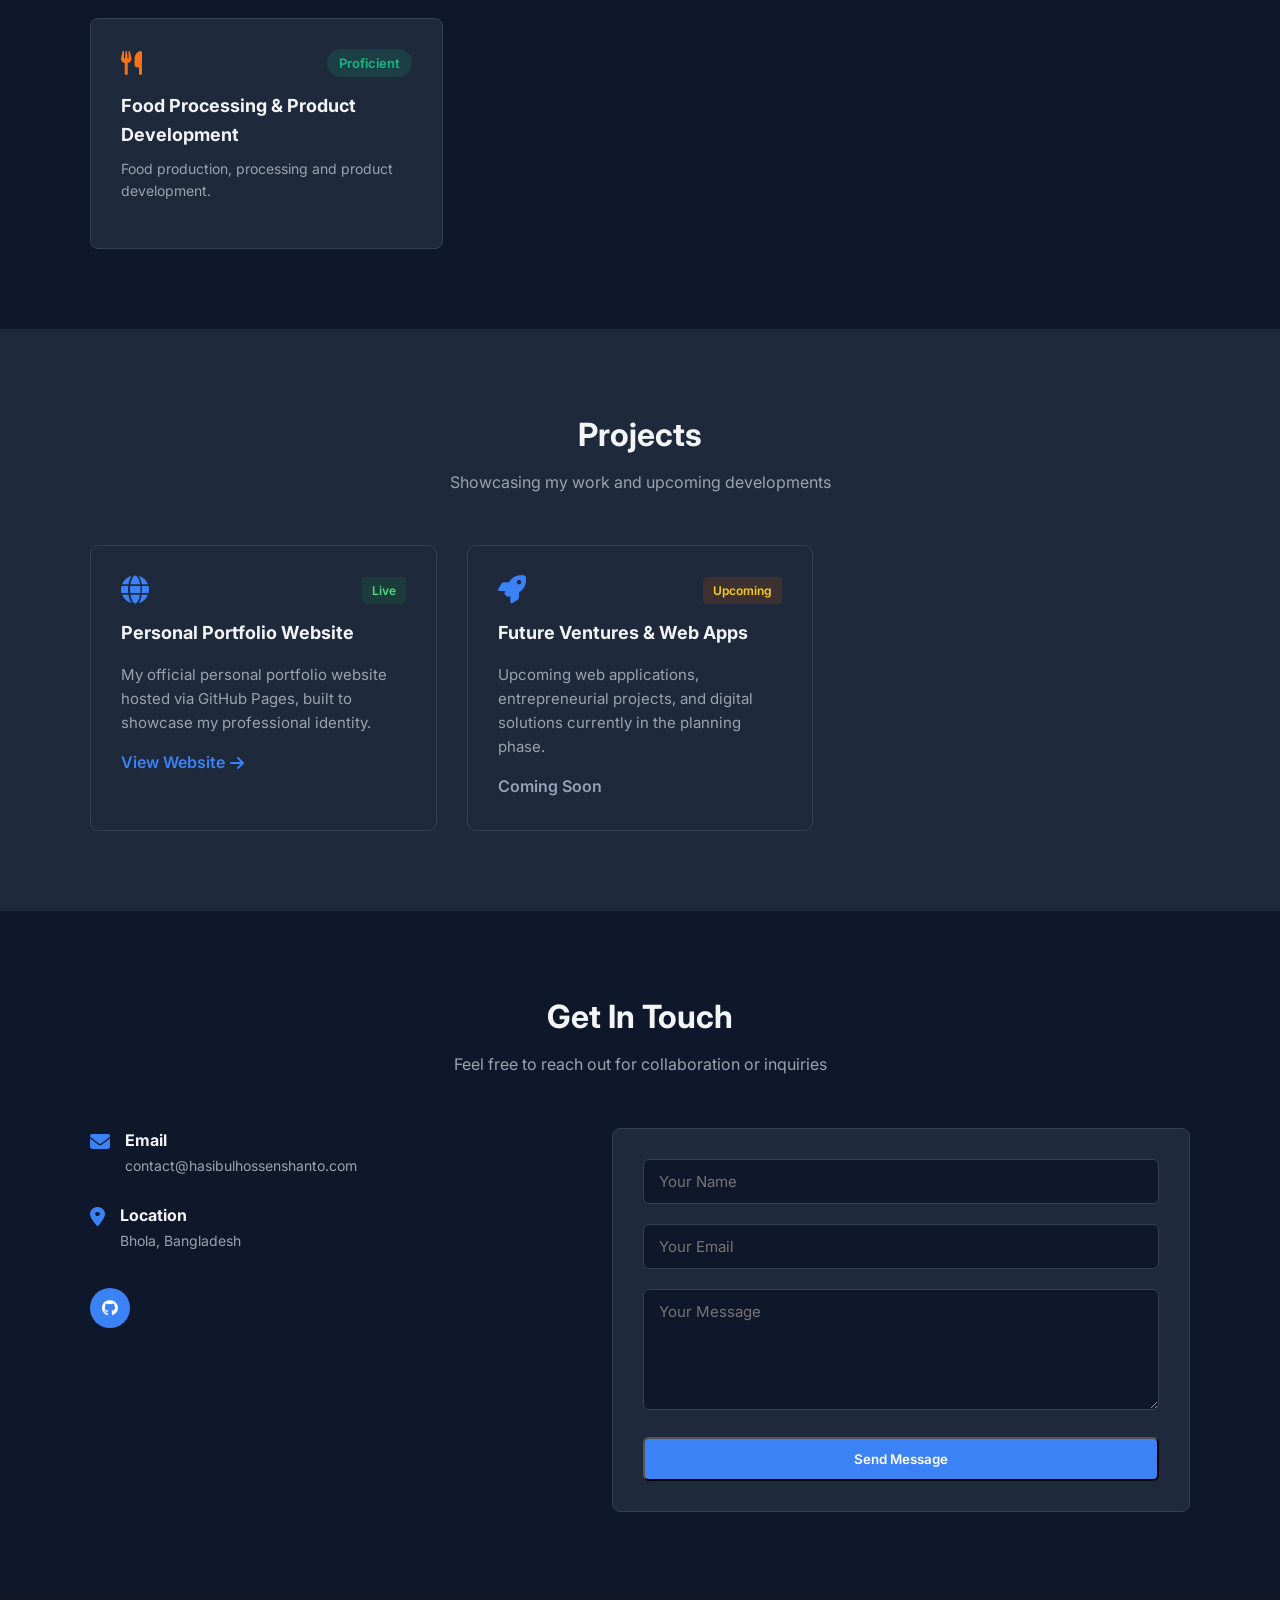
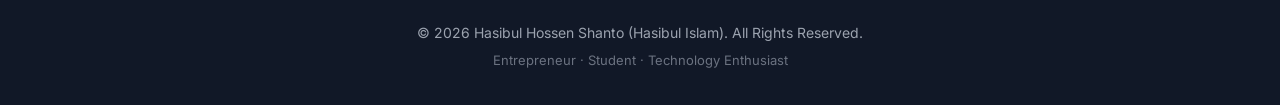
==== commit 6ad63cf6: "index.html" ====
--- a/index.html
+++ b/index.html
@@ -13,6 +13,19 @@
     <link rel="stylesheet" href="style.css">
 </head>
 <body>
+
+    <!-- Welcome Modal Overlay -->
+    <div id="welcome-modal" class="modal-overlay">
+        <div class="modal-content">
+            <button id="modal-close" class="modal-close-btn">&times;</button>
+            <div class="modal-image-box">
+                <img src="profile.jpg" alt="Hasibul Hossen Shanto">
+            </div>
+            <h2>স্বাগতম! / Welcome!</h2>
+            <p>আমার অফিসিয়াল পোর্টফোলিও ওয়েবসাইটে আপনাকে স্বাগতম। আমার প্রোফাইল, স্কিল এবং ভেঞ্চারগুলো ঘুরে দেখার জন্য আমন্ত্রণ রইل।</p>
+            <button id="modal-enter-btn" class="btn btn-primary">Enter Portfolio</button>
+        </div>
+    </div>
 
     <!-- Header / Navbar -->
     <header id="header">
@@ -41,7 +54,7 @@
     </header>
 
     <!-- Hero Section -->
-    <section id="hero" class="hero">
+    <section id="hero" class="hero reveal">
         <div class="container hero-container">
             <div class="hero-content">
                 <span class="tagline-badge">Entrepreneur · Student · Technology Enthusiast</span>
@@ -61,7 +74,7 @@
     </section>
 
     <!-- About Section -->
-    <section id="about" class="section">
+    <section id="about" class="section reveal">
         <div class="container">
             <div class="section-title">
                 <h2>About Me</h2>
@@ -95,7 +108,7 @@
     </section>
 
     <!-- Education Section -->
-    <section id="education" class="section bg-light">
+    <section id="education" class="section bg-light reveal">
         <div class="container">
             <div class="section-title">
                 <h2>Education</h2>
@@ -123,7 +136,7 @@
     </section>
 
     <!-- Experience Section -->
-    <section id="experience" class="section">
+    <section id="experience" class="section reveal">
         <div class="container">
             <div class="section-title">
                 <h2>Experience</h2>
@@ -162,7 +175,7 @@
     </section>
 
     <!-- Ventures & Businesses Section -->
-    <section id="ventures" class="section bg-light">
+    <section id="ventures" class="section bg-light reveal">
         <div class="container">
             <div class="section-title">
                 <h2>My Ventures & Businesses</h2>
@@ -190,7 +203,7 @@
     </section>
 
     <!-- Skills Section -->
-    <section id="skills" class="section">
+    <section id="skills" class="section reveal">
         <div class="container">
             <div class="section-title">
                 <h2>My Skills</h2>
@@ -266,7 +279,7 @@
     </section>
 
     <!-- Projects Section -->
-    <section id="projects" class="section bg-light">
+    <section id="projects" class="section bg-light reveal">
         <div class="container">
             <div class="section-title">
                 <h2>Projects</h2>
@@ -296,7 +309,7 @@
     </section>
 
     <!-- Contact Section -->
-    <section id="contact" class="section">
+    <section id="contact" class="section reveal">
         <div class="container">
             <div class="section-title">
                 <h2>Get In Touch</h2>
@@ -348,13 +361,13 @@
         </div>
     </footer>
 
-    <!-- JavaScript for Theme Toggle -->
+    <!-- JavaScript for Theme, Modal & Animations -->
     <script>
+        // Theme Toggle Logic
         const themeToggleBtn = document.getElementById('theme-toggle');
         const themeIcon = document.getElementById('theme-icon');
         const htmlElement = document.documentElement;
 
-        // Check saved theme
         const savedTheme = localStorage.getItem('theme');
         if (savedTheme) {
             htmlElement.setAttribute('data-theme', savedTheme);
@@ -377,6 +390,44 @@
                 localStorage.setItem('theme', 'dark');
             }
         });
+
+        // Welcome Modal Logic
+        const modal = document.getElementById('welcome-modal');
+        const closeBtn = document.getElementById('modal-close');
+        const enterBtn = document.getElementById('modal-enter-btn');
+
+        function closeModal() {
+            modal.style.opacity = '0';
+            modal.style.transition = 'opacity 0.4s ease';
+            setTimeout(() => {
+                modal.style.display = 'none';
+            }, 400);
+        }
+
+        closeBtn.addEventListener('click', closeModal);
+        enterBtn.addEventListener('click', closeModal);
+        modal.addEventListener('click', (e) => {
+            if (e.target === modal) {
+                closeModal();
+            }
+        });
+
+        // Scroll Reveal Animation Logic
+        window.addEventListener('scroll', revealSections);
+
+        function revealSections() {
+            const sections = document.querySelectorAll('.reveal');
+            const triggerBottom = window.innerHeight * 0.85;
+
+            sections.forEach(section => {
+                const sectionTop = section.getBoundingClientRect().top;
+                if (sectionTop < triggerBottom) {
+                    section.classList.add('active');
+                }
+            });
+        }
+
+        window.addEventListener('DOMContentLoaded', revealSections);
     </script>
 </body>
 </html>
--- a/style.css
+++ b/style.css
@@ -132,3 +132,376 @@
     display: inline-block;
     background: #e0e7ff;
     color: var(--primary-color);
+    padding: 6px 14px;
+    border-radius: 20px;
+    font-size: 14px;
+    font-weight: 600;
+    margin-bottom: 20px;
+}
+
+[data-theme="dark"] .tagline-badge {
+    background: rgba(59, 130, 246, 0.15);
+}
+
+.hero-content h1 {
+    font-size: 42px;
+    font-weight: 700;
+    line-height: 1.2;
+    margin-bottom: 20px;
+    color: var(--text-color);
+}
+
+.hero-content h1 span {
+    color: var(--primary-color);
+}
+
+.hero-content p {
+    font-size: 16px;
+    color: var(--text-light);
+    margin-bottom: 30px;
+}
+
+.hero-btns {
+    display: flex;
+    gap: 15px;
+}
+
+.btn {
+    display: inline-block;
+    padding: 12px 24px;
+    border-radius: 6px;
+    font-weight: 600;
+    text-decoration: none;
+    transition: var(--transition);
+}
+
+.btn-primary {
+    background-color: var(--primary-color);
+    color: #fff;
+}
+
+.btn-primary:hover {
+    background-color: var(--primary-dark);
+}
+
+.btn-secondary {
+    background-color: transparent;
+    color: var(--text-color);
+    border: 1px solid var(--border-color);
+}
+
+.btn-secondary:hover {
+    background-color: var(--border-color);
+}
+
+.hero-image {
+    display: flex;
+    justify-content: center;
+}
+
+.image-box {
+    width: 280px;
+    height: 280px;
+    border-radius: 50%;
+    background: var(--card-bg);
+    display: flex;
+    align-items: center;
+    justify-content: center;
+    border: 5px solid var(--border-color);
+    box-shadow: 0 20px 25px -5px rgba(0, 0, 0, 0.1);
+}
+
+/* General Sections */
+.section {
+    padding: 80px 0;
+    background-color: var(--bg-color);
+    transition: var(--transition);
+}
+
+.bg-light {
+    background-color: var(--bg-light);
+}
+
+.section-title {
+    text-align: center;
+    margin-bottom: 50px;
+}
+
+.section-title h2 {
+    font-size: 32px;
+    font-weight: 700;
+    margin-bottom: 10px;
+    color: var(--text-color);
+}
+
+.section-title p {
+    color: var(--text-light);
+    font-size: 16px;
+}
+
+/* About Section Grid */
+.about-grid {
+    display: grid;
+    grid-template-columns: 1fr 1fr;
+    gap: 40px;
+    align-items: center;
+}
+
+.about-text h3 {
+    font-size: 24px;
+    margin-bottom: 15px;
+    color: var(--text-color);
+}
+
+.about-text p {
+    color: var(--text-light);
+    margin-bottom: 15px;
+}
+
+.about-cards {
+    display: flex;
+    flex-direction: column;
+    gap: 20px;
+}
+
+.card {
+    background: var(--card-bg);
+    padding: 20px;
+    border-radius: 8px;
+    border: 1px solid var(--border-color);
+    box-shadow: 0 4px 6px -1px rgba(0, 0, 0, 0.05);
+    transition: var(--transition);
+}
+
+.card i {
+    font-size: 24px;
+    color: var(--primary-color);
+    margin-bottom: 10px;
+}
+
+.card h4 {
+    font-size: 18px;
+    margin-bottom: 5px;
+    color: var(--text-color);
+}
+
+.card p {
+    font-size: 14px;
+    color: var(--text-light);
+}
+
+/* Skills & Projects Grid Cards */
+.skills-grid, .projects-grid {
+    display: grid;
+    grid-template-columns: repeat(3, 1fr);
+    gap: 30px;
+}
+
+.skill-category, .project-card {
+    background: var(--card-bg);
+    padding: 30px;
+    border-radius: 8px;
+    border: 1px solid var(--border-color);
+    transition: var(--transition);
+}
+
+.skill-category:hover, .project-card:hover {
+    transform: translateY(-5px);
+    box-shadow: 0 10px 15px -3px rgba(0, 0, 0, 0.05);
+}
+
+.skill-category h3, .project-card h3 {
+    font-size: 18px;
+    margin-bottom: 15px;
+    color: var(--text-color);
+}
+
+.project-header {
+    display: flex;
+    justify-content: space-between;
+    align-items: center;
+    margin-bottom: 15px;
+}
+
+.project-header i {
+    font-size: 28px;
+    color: var(--primary-color);
+}
+
+.status-tag {
+    background: #dcfce7;
+    color: #15803d;
+    padding: 4px 10px;
+    border-radius: 4px;
+    font-size: 12px;
+    font-weight: 600;
+}
+
+[data-theme="dark"] .status-tag {
+    background: rgba(21, 128, 61, 0.2);
+    color: #4ade80;
+}
+
+.status-tag.upcoming {
+    background: #fef3c7;
+    color: #b45309;
+}
+
+[data-theme="dark"] .status-tag.upcoming {
+    background: rgba(180, 83, 9, 0.2);
+    color: #facc15;
+}
+
+.project-card p, .skill-category p {
+    color: var(--text-light);
+    font-size: 15px;
+    margin-bottom: 15px;
+}
+
+.project-link {
+    text-decoration: none;
+    color: var(--primary-color);
+    font-weight: 600;
+    display: inline-flex;
+    align-items: center;
+    gap: 5px;
+}
+
+.project-link.disabled {
+    color: #94a3b8;
+    cursor: not-allowed;
+}
+
+/* Contact Section */
+.contact-wrapper {
+    display: grid;
+    grid-template-columns: 1fr 1.2fr;
+    gap: 40px;
+}
+
+.contact-info {
+    display: flex;
+    flex-direction: column;
+    gap: 25px;
+}
+
+.contact-item {
+    display: flex;
+    gap: 15px;
+    align-items: flex-start;
+}
+
+.contact-item i {
+    font-size: 20px;
+    color: var(--primary-color);
+    margin-top: 4px;
+}
+
+.contact-item h4 {
+    font-size: 16px;
+    margin-bottom: 2px;
+    color: var(--text-color);
+}
+
+.contact-item p {
+    color: var(--text-light);
+    font-size: 14px;
+}
+
+.social-links {
+    display: flex;
+    gap: 15px;
+    margin-top: 10px;
+}
+
+.social-links a {
+    width: 40px;
+    height: 40px;
+    background: var(--primary-color);
+    color: #fff;
+    display: flex;
+    align-items: center;
+    justify-content: center;
+    border-radius: 50%;
+    text-decoration: none;
+    transition: var(--transition);
+}
+
+.social-links a:hover {
+    background: var(--primary-dark);
+}
+
+.contact-form-box {
+    background: var(--card-bg);
+    padding: 30px;
+    border-radius: 8px;
+    border: 1px solid var(--border-color);
+    transition: var(--transition);
+}
+
+.form-group {
+    margin-bottom: 20px;
+}
+
+.form-group input, .form-group textarea {
+    width: 100%;
+    padding: 12px 15px;
+    background: var(--bg-color);
+    color: var(--text-color);
+    border: 1px solid var(--border-color);
+    border-radius: 6px;
+    font-size: 15px;
+    outline: none;
+    transition: var(--transition);
+}
+
+.form-group input:focus, .form-group textarea:focus {
+    border-color: var(--primary-color);
+}
+
+.btn-block {
+    width: 100%;
+    text-align: center;
+}
+
+/* Footer */
+footer {
+    background: #111827;
+    color: #9ca3af;
+    padding: 30px 0;
+    text-align: center;
+}
+
+footer p {
+    font-size: 14px;
+    margin-bottom: 5px;
+}
+
+.footer-tagline {
+    color: #6b7280;
+    font-size: 13px;
+}
+
+/* Responsive Design */
+@media (max-width: 968px) {
+    .hero-container, .about-grid, .contact-wrapper {
+        grid-template-columns: 1fr;
+        text-align: center;
+    }
+
+    .hero-btns, .social-links, .contact-item {
+        justify-content: center;
+    }
+
+    .skills-grid, .projects-grid {
+        grid-template-columns: 1fr;
+    }
+
+    .nav-menu {
+        display: none;
+    }
+
+    .hamburger {
+        display: block;
+    }
+}
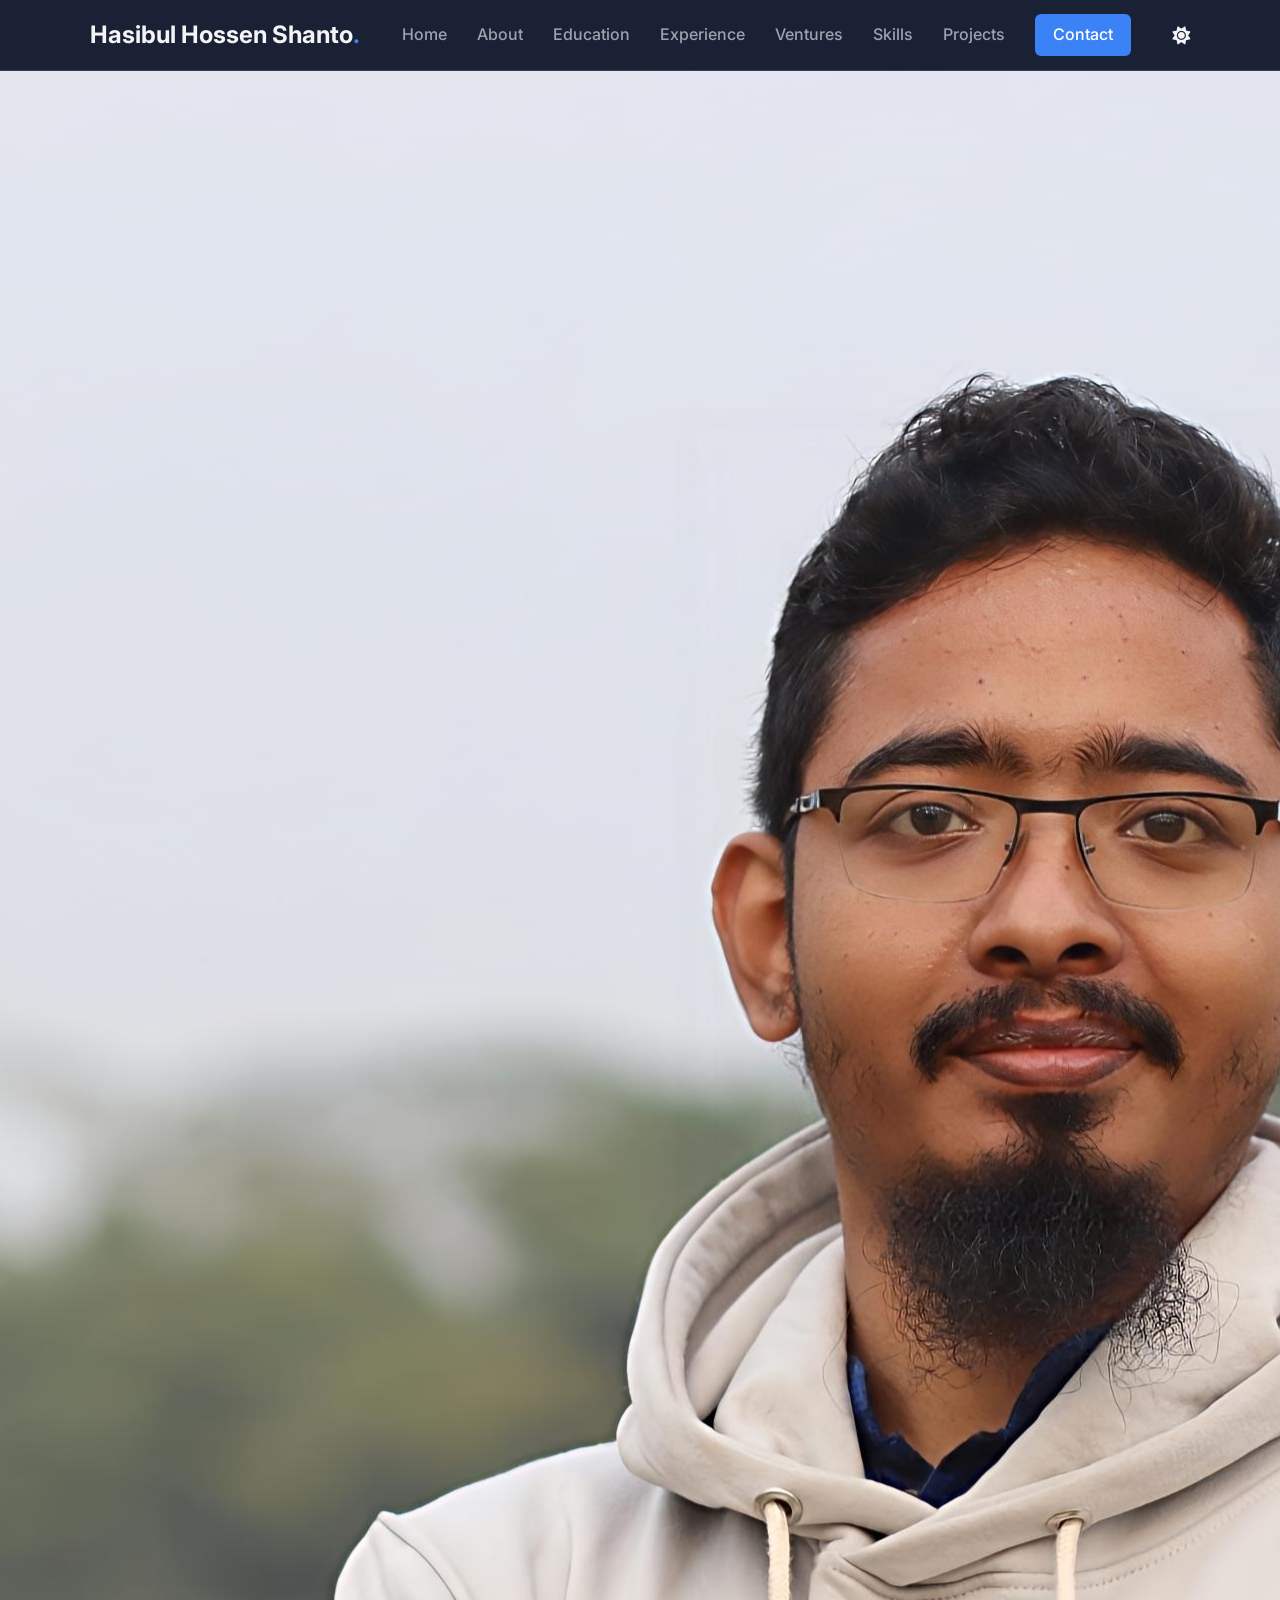
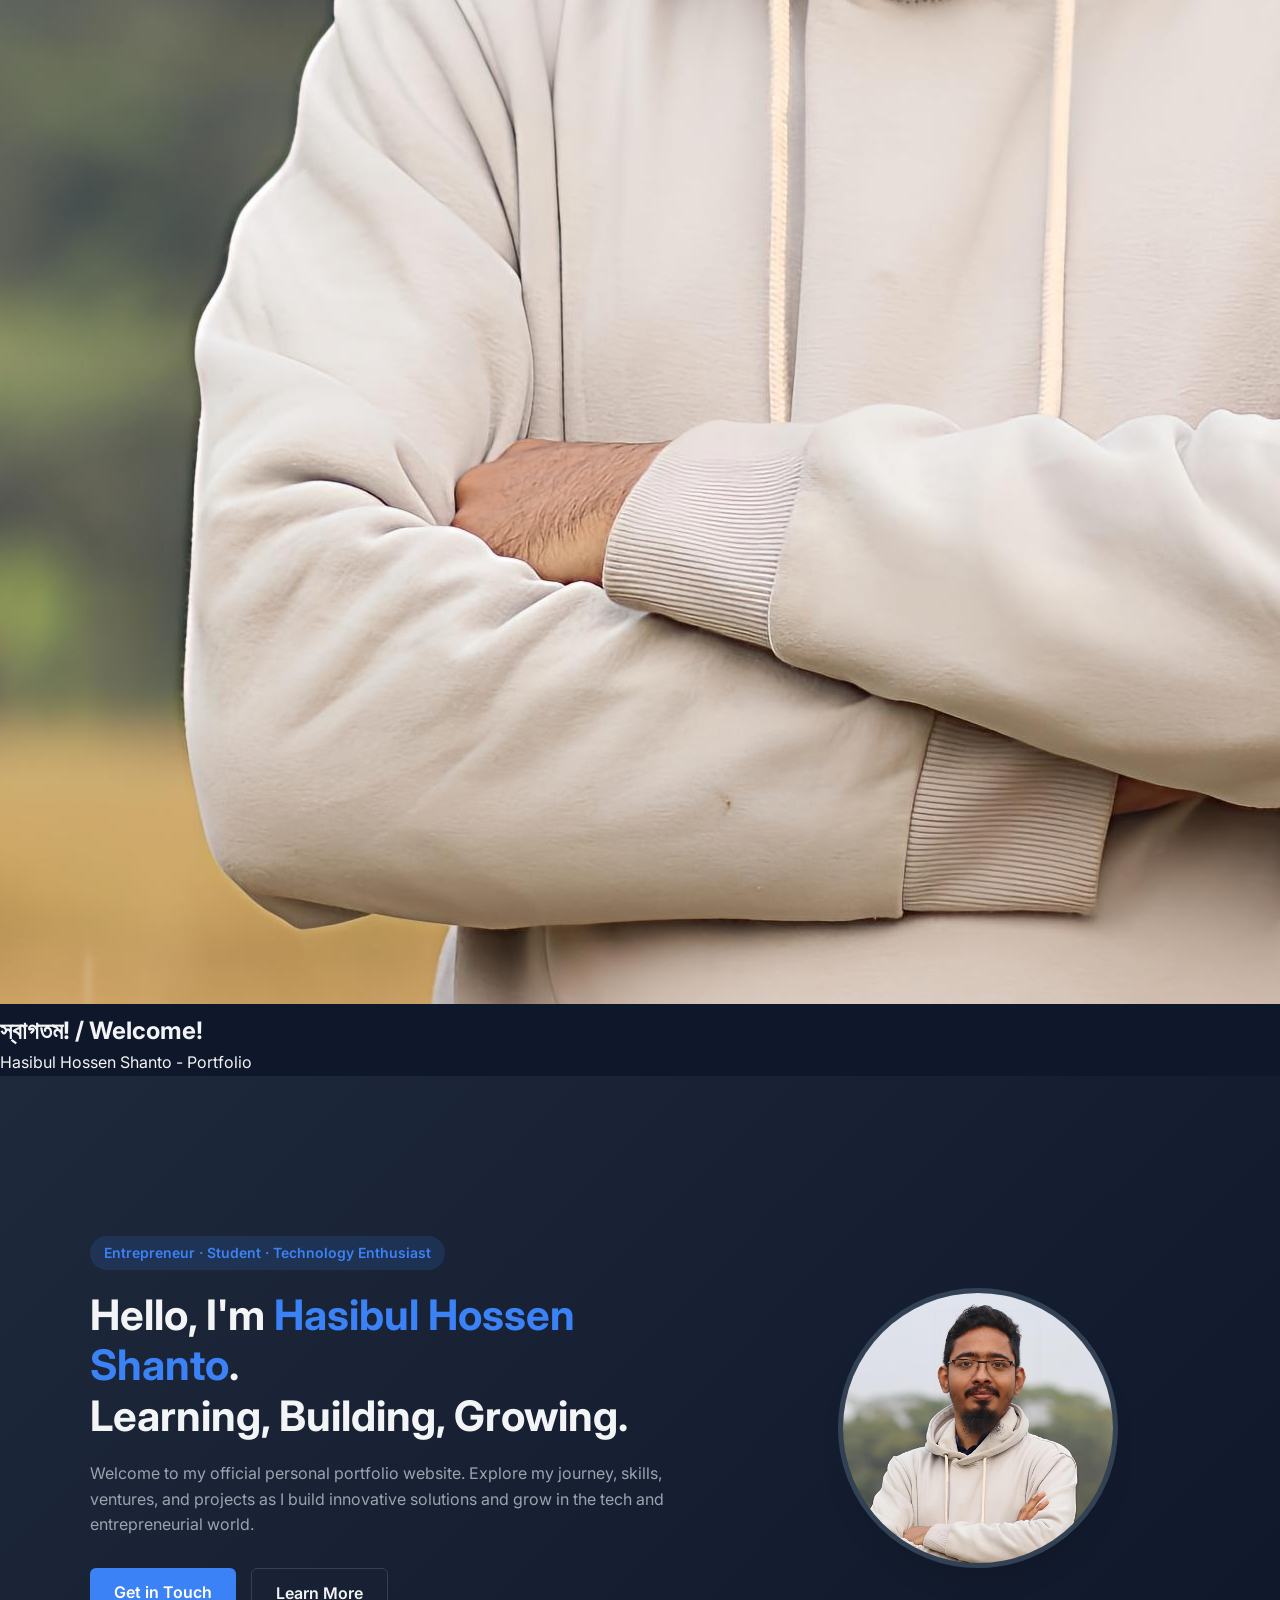
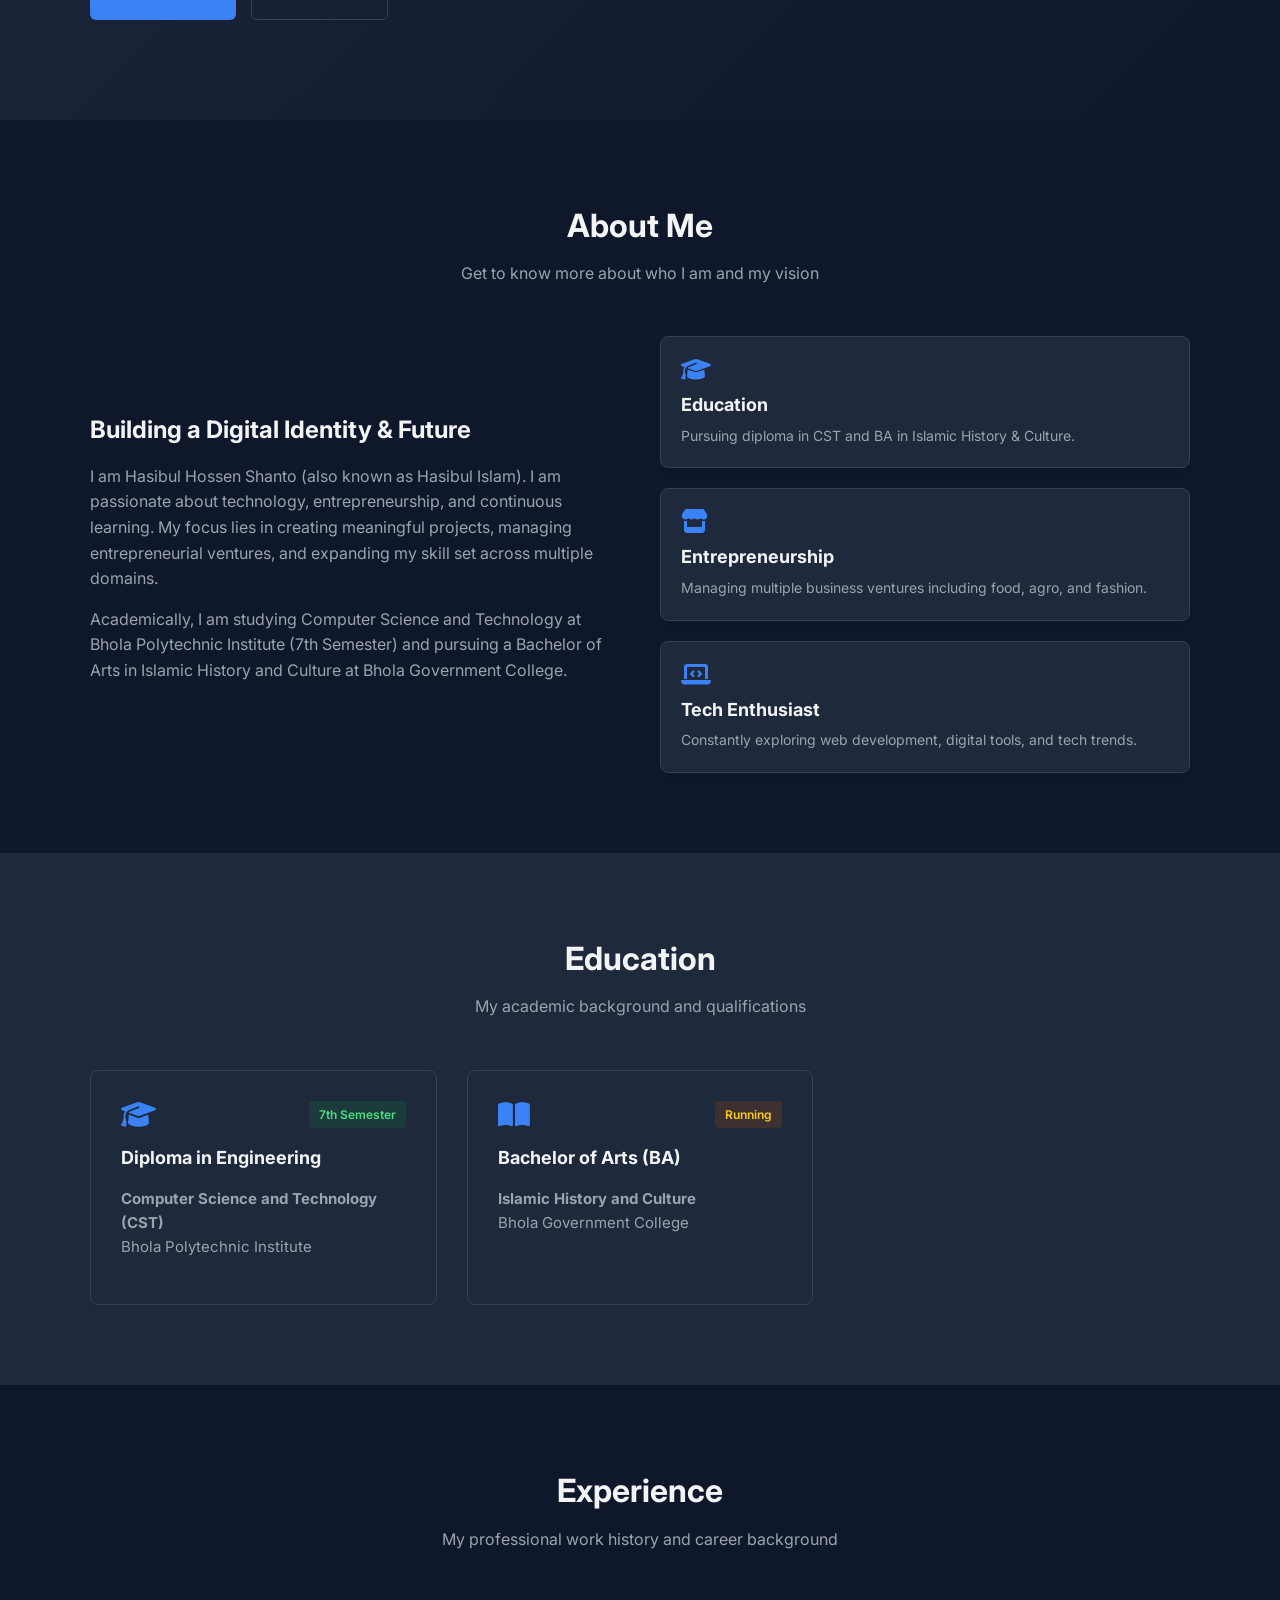
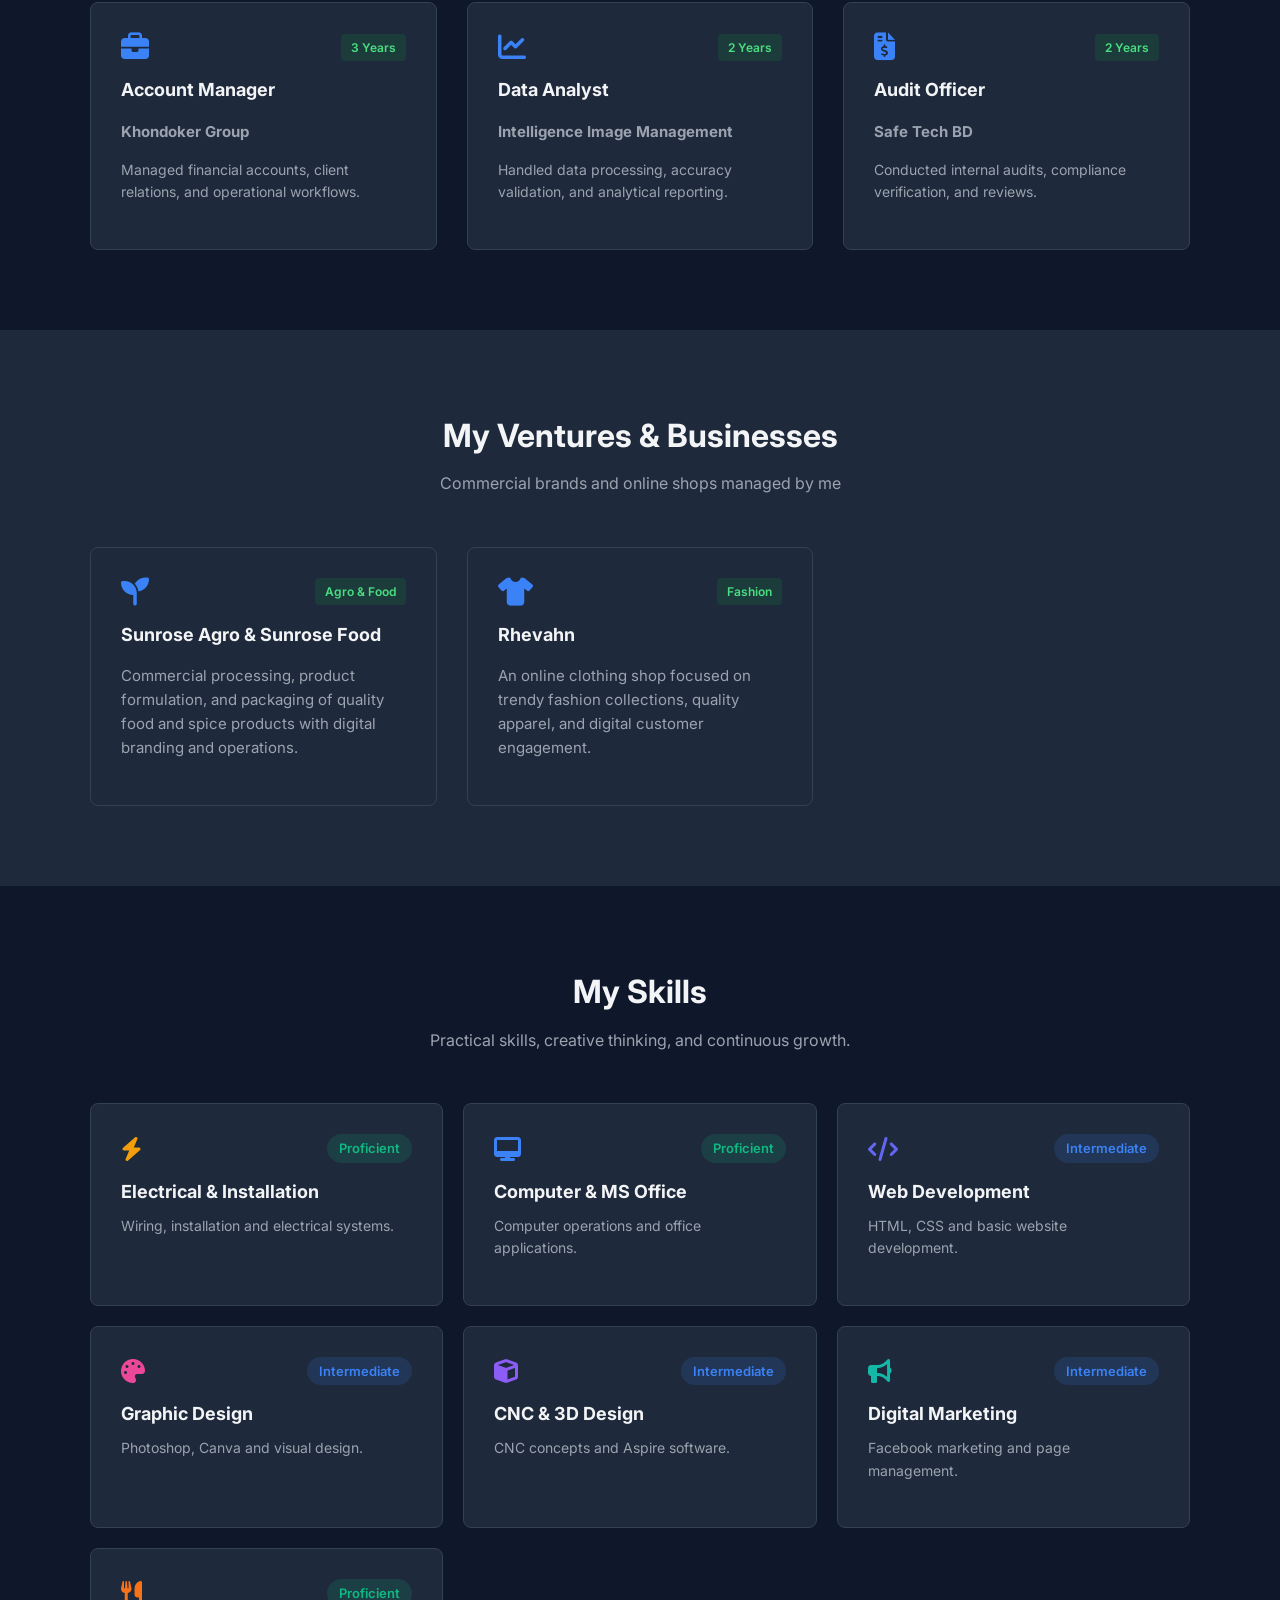
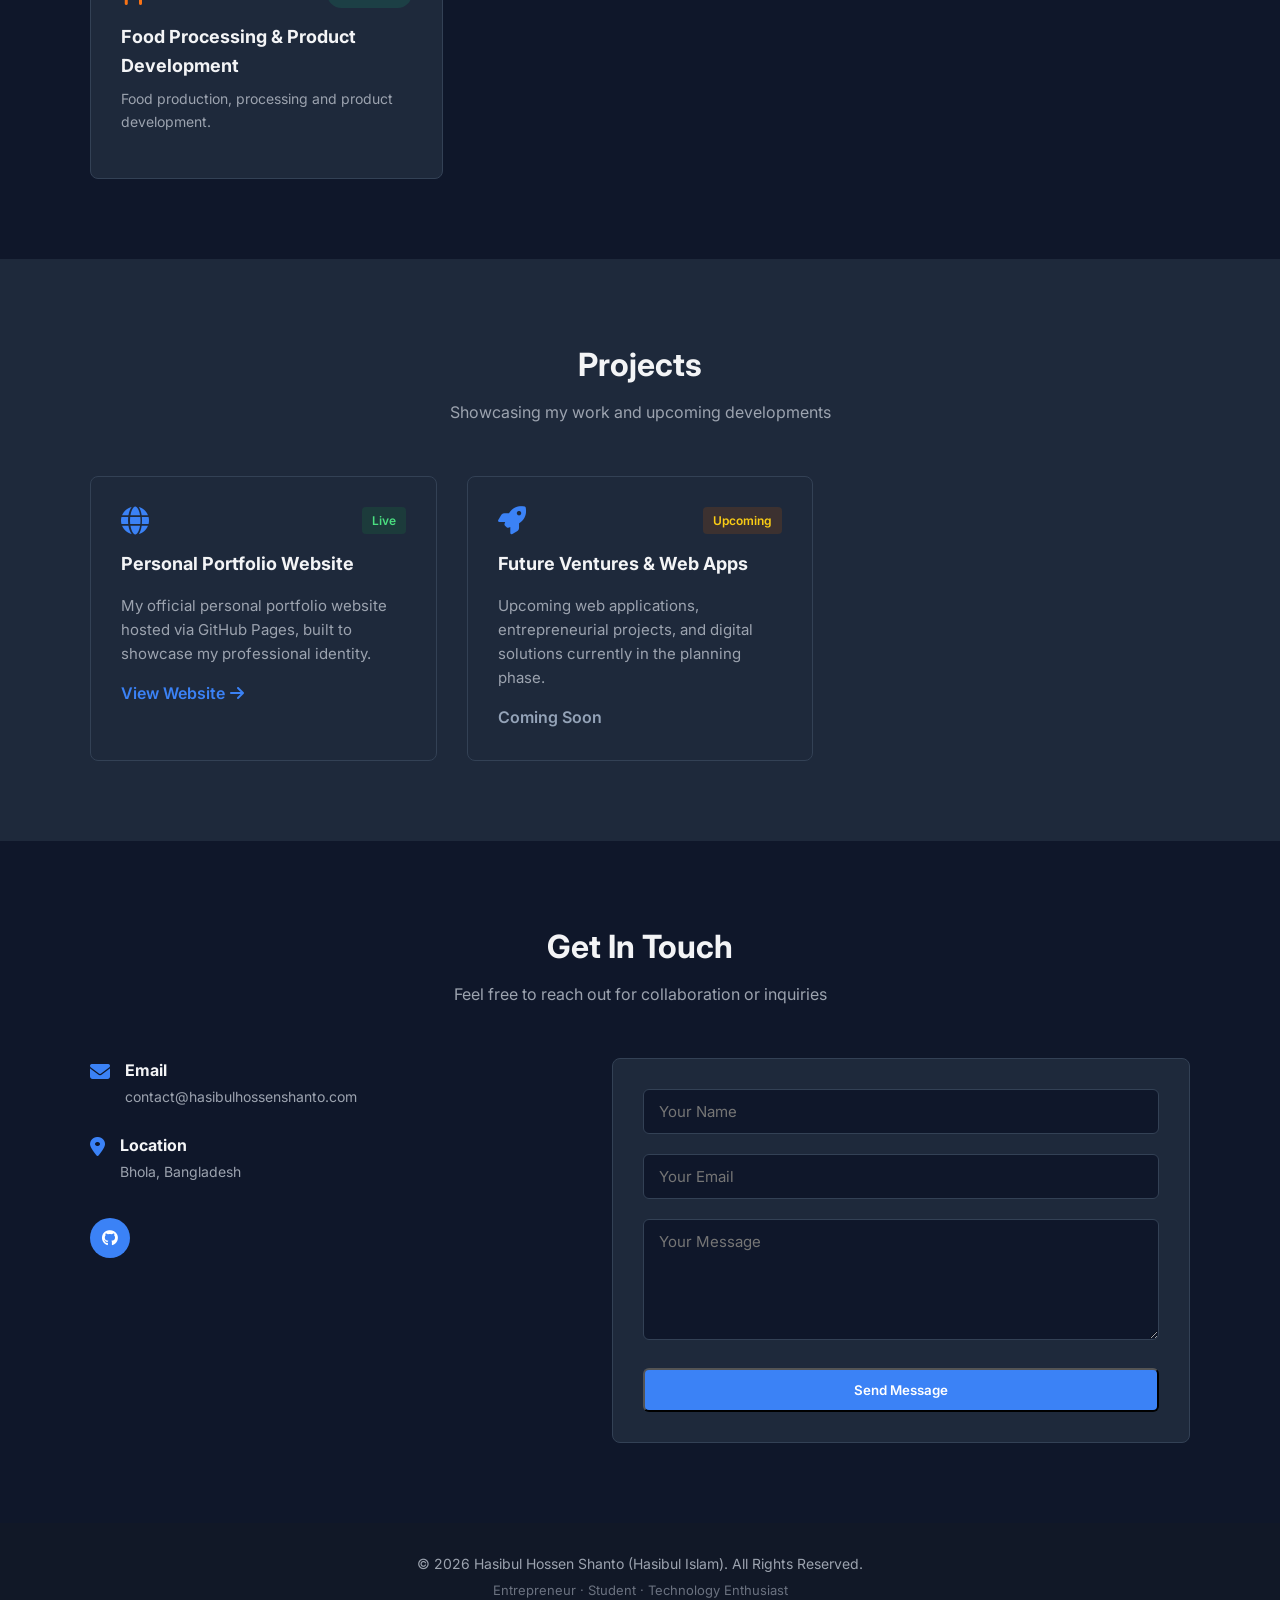
==== commit 5931e9aa: "index.html" ====
--- a/index.html
+++ b/index.html
@@ -14,16 +14,15 @@
 </head>
 <body>
 
-    <!-- Welcome Modal Overlay -->
-    <div id="welcome-modal" class="modal-overlay">
-        <div class="modal-content">
-            <button id="modal-close" class="modal-close-btn">&times;</button>
-            <div class="modal-image-box">
+    <!-- Splash / Preloader Screen -->
+    <div id="preloader">
+        <div class="preloader-content">
+            <div class="preloader-img-box">
                 <img src="profile.jpg" alt="Hasibul Hossen Shanto">
             </div>
             <h2>স্বাগতম! / Welcome!</h2>
-            <p>আমার অফিসিয়াল পোর্টফোলিও ওয়েবসাইটে আপনাকে স্বাগতম। আমার প্রোফাইল, স্কিল এবং ভেঞ্চারগুলো ঘুরে দেখার জন্য আমন্ত্রণ রইل।</p>
-            <button id="modal-enter-btn" class="btn btn-primary">Enter Portfolio</button>
+            <p>Hasibul Hossen Shanto - Portfolio</p>
+            <div class="loader-spinner"></div>
         </div>
     </div>
 
@@ -361,8 +360,16 @@
         </div>
     </footer>
 
-    <!-- JavaScript for Theme, Modal & Animations -->
+    <!-- JavaScript for Preloader, Theme & Animations -->
     <script>
+        // Preloader / Splash Screen Logic
+        window.addEventListener('load', () => {
+            const preloader = document.getElementById('preloader');
+            setTimeout(() => {
+                preloader.classList.add('loaded');
+            }, 1500); // 1.5 seconds delay
+        });
+
         // Theme Toggle Logic
         const themeToggleBtn = document.getElementById('theme-toggle');
         const themeIcon = document.getElementById('theme-icon');
@@ -391,27 +398,6 @@
             }
         });
 
-        // Welcome Modal Logic
-        const modal = document.getElementById('welcome-modal');
-        const closeBtn = document.getElementById('modal-close');
-        const enterBtn = document.getElementById('modal-enter-btn');
-
-        function closeModal() {
-            modal.style.opacity = '0';
-            modal.style.transition = 'opacity 0.4s ease';
-            setTimeout(() => {
-                modal.style.display = 'none';
-            }, 400);
-        }
-
-        closeBtn.addEventListener('click', closeModal);
-        enterBtn.addEventListener('click', closeModal);
-        modal.addEventListener('click', (e) => {
-            if (e.target === modal) {
-                closeModal();
-            }
-        });
-
         // Scroll Reveal Animation Logic
         window.addEventListener('scroll', revealSections);
 
--- a/style.css
+++ b/style.css
@@ -48,6 +48,92 @@
     padding: 0 20px;
 }
 
+/* Welcome Modal / Overlay Styles */
+.modal-overlay {
+    position: fixed;
+    top: 0;
+    left: 0;
+    width: 100%;
+    height: 100%;
+    background: rgba(0, 0, 0, 0.75);
+    backdrop-filter: blur(8px);
+    display: flex;
+    justify-content: center;
+    align-items: center;
+    z-index: 9999;
+    animation: fadeInModal 0.5s ease;
+}
+
+.modal-content {
+    background: var(--card-bg);
+    color: var(--text-color);
+    padding: 35px 30px;
+    border-radius: 16px;
+    text-align: center;
+    max-width: 420px;
+    width: 90%;
+    box-shadow: 0 25px 50px -12px rgba(0, 0, 0, 0.25);
+    position: relative;
+    border: 1px solid var(--border-color);
+    transform: scale(1);
+    animation: scaleUpModal 0.4s ease;
+}
+
+.modal-close-btn {
+    position: absolute;
+    top: 15px;
+    right: 20px;
+    background: none;
+    border: none;
+    font-size: 24px;
+    cursor: pointer;
+    color: var(--text-light);
+    transition: 0.3s;
+}
+
+.modal-close-btn:hover {
+    color: var(--primary-color);
+}
+
+.modal-image-box {
+    width: 100px;
+    height: 100px;
+    border-radius: 50%;
+    overflow: hidden;
+    margin: 0 auto 20px;
+    border: 3px solid var(--primary-color);
+    box-shadow: 0 10px 15px -3px rgba(0, 0, 0, 0.1);
+}
+
+.modal-image-box img {
+    width: 100%;
+    height: 100%;
+    object-fit: cover;
+}
+
+.modal-content h2 {
+    font-size: 22px;
+    margin-bottom: 10px;
+    color: var(--text-color);
+}
+
+.modal-content p {
+    font-size: 14px;
+    color: var(--text-light);
+    margin-bottom: 25px;
+    line-height: 1.5;
+}
+
+@keyframes fadeInModal {
+    from { opacity: 0; }
+    to { opacity: 1; }
+}
+
+@keyframes scaleUpModal {
+    from { transform: scale(0.8); opacity: 0; }
+    to { transform: scale(1); opacity: 1; }
+}
+
 /* Header & Navbar */
 header {
     position: fixed;
@@ -209,6 +295,25 @@
     justify-content: center;
     border: 5px solid var(--border-color);
     box-shadow: 0 20px 25px -5px rgba(0, 0, 0, 0.1);
+    animation: floatImage 4s ease-in-out infinite;
+}
+
+@keyframes floatImage {
+    0% { transform: translateY(0); }
+    50% { transform: translateY(-10px); }
+    100% { transform: translateY(0); }
+}
+
+/* Scroll Animation */
+.reveal {
+    opacity: 0;
+    transform: translateY(30px);
+    transition: opacity 0.8s ease, transform 0.8s ease;
+}
+
+.reveal.active {
+    opacity: 1;
+    transform: translateY(0);
 }
 
 /* General Sections */
@@ -273,6 +378,11 @@
     transition: var(--transition);
 }
 
+.card:hover {
+    transform: translateY(-5px);
+    box-shadow: 0 12px 25px -5px rgba(0, 0, 0, 0.12);
+}
+
 .card i {
     font-size: 24px;
     color: var(--primary-color);
@@ -306,8 +416,8 @@
 }
 
 .skill-category:hover, .project-card:hover {
-    transform: translateY(-5px);
-    box-shadow: 0 10px 15px -3px rgba(0, 0, 0, 0.05);
+    transform: translateY(-6px);
+    box-shadow: 0 12px 25px -5px rgba(0, 0, 0, 0.12);
 }
 
 .skill-category h3, .project-card h3 {
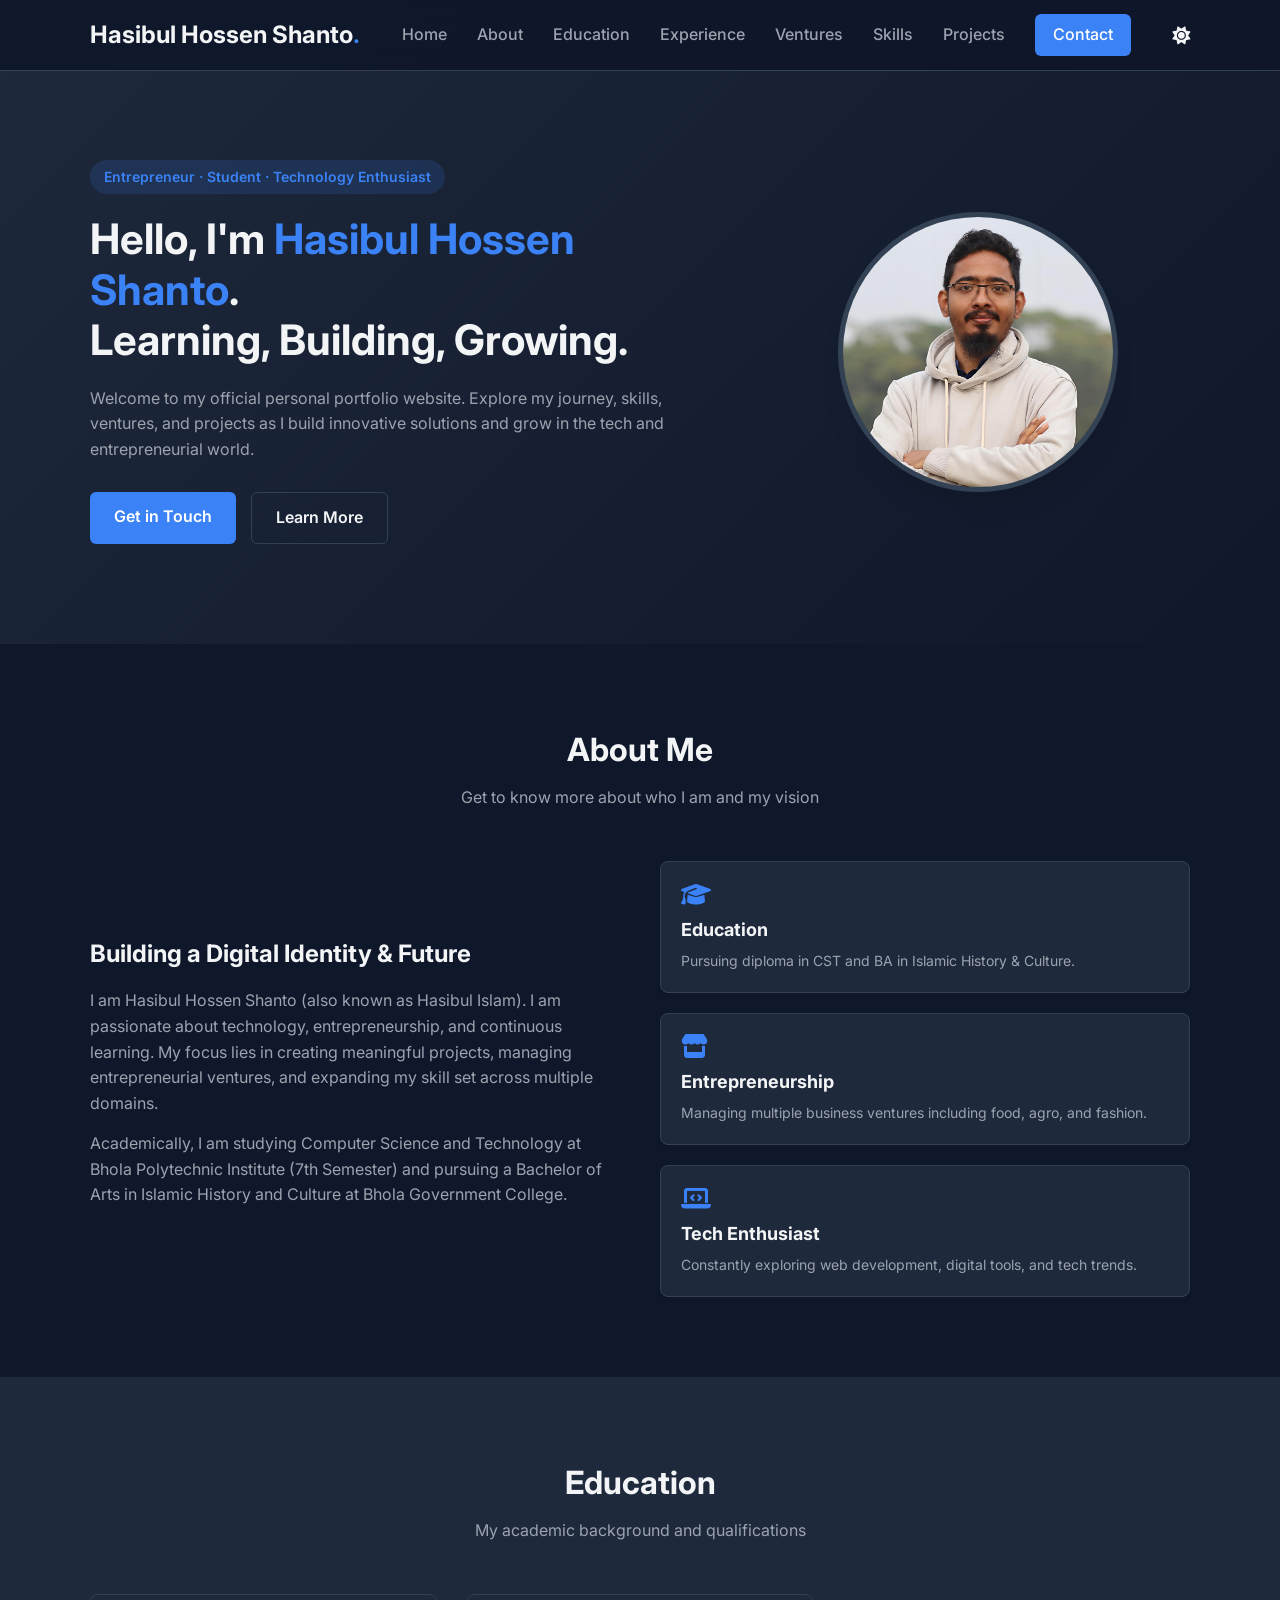
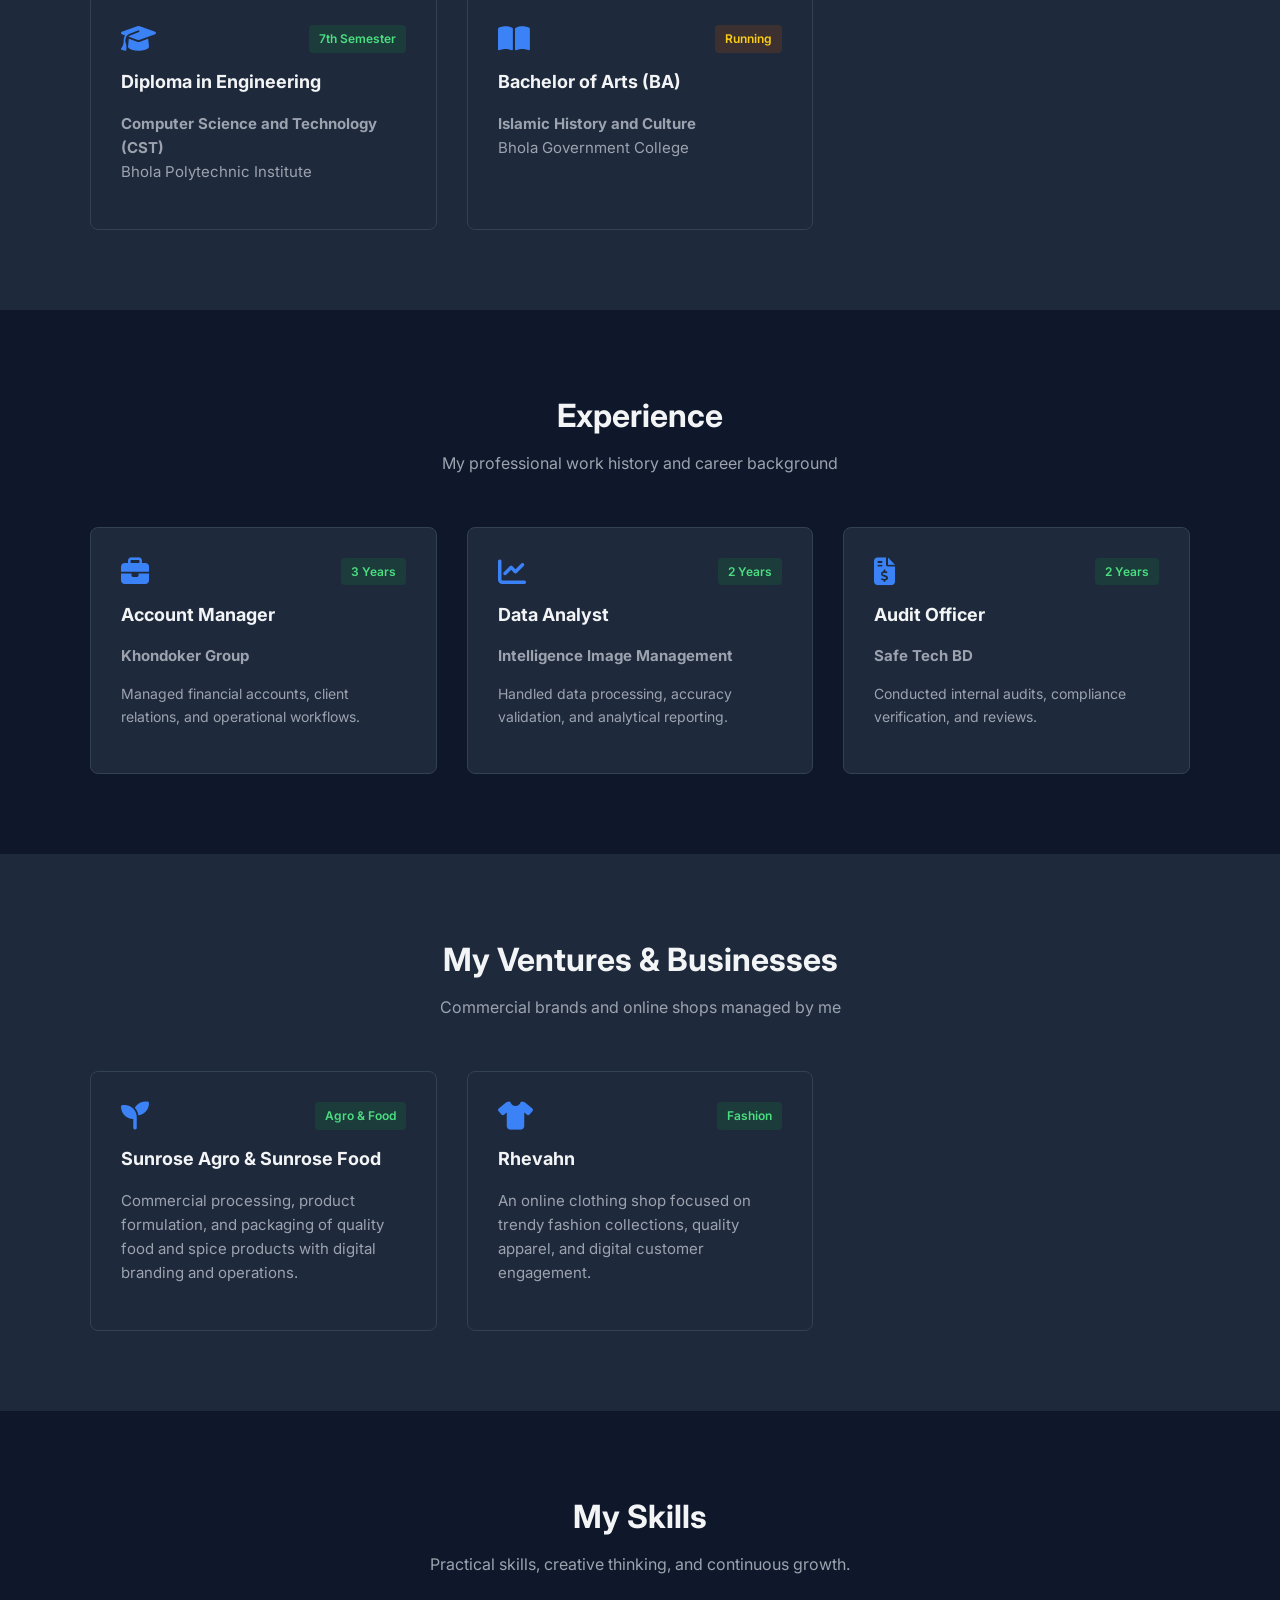
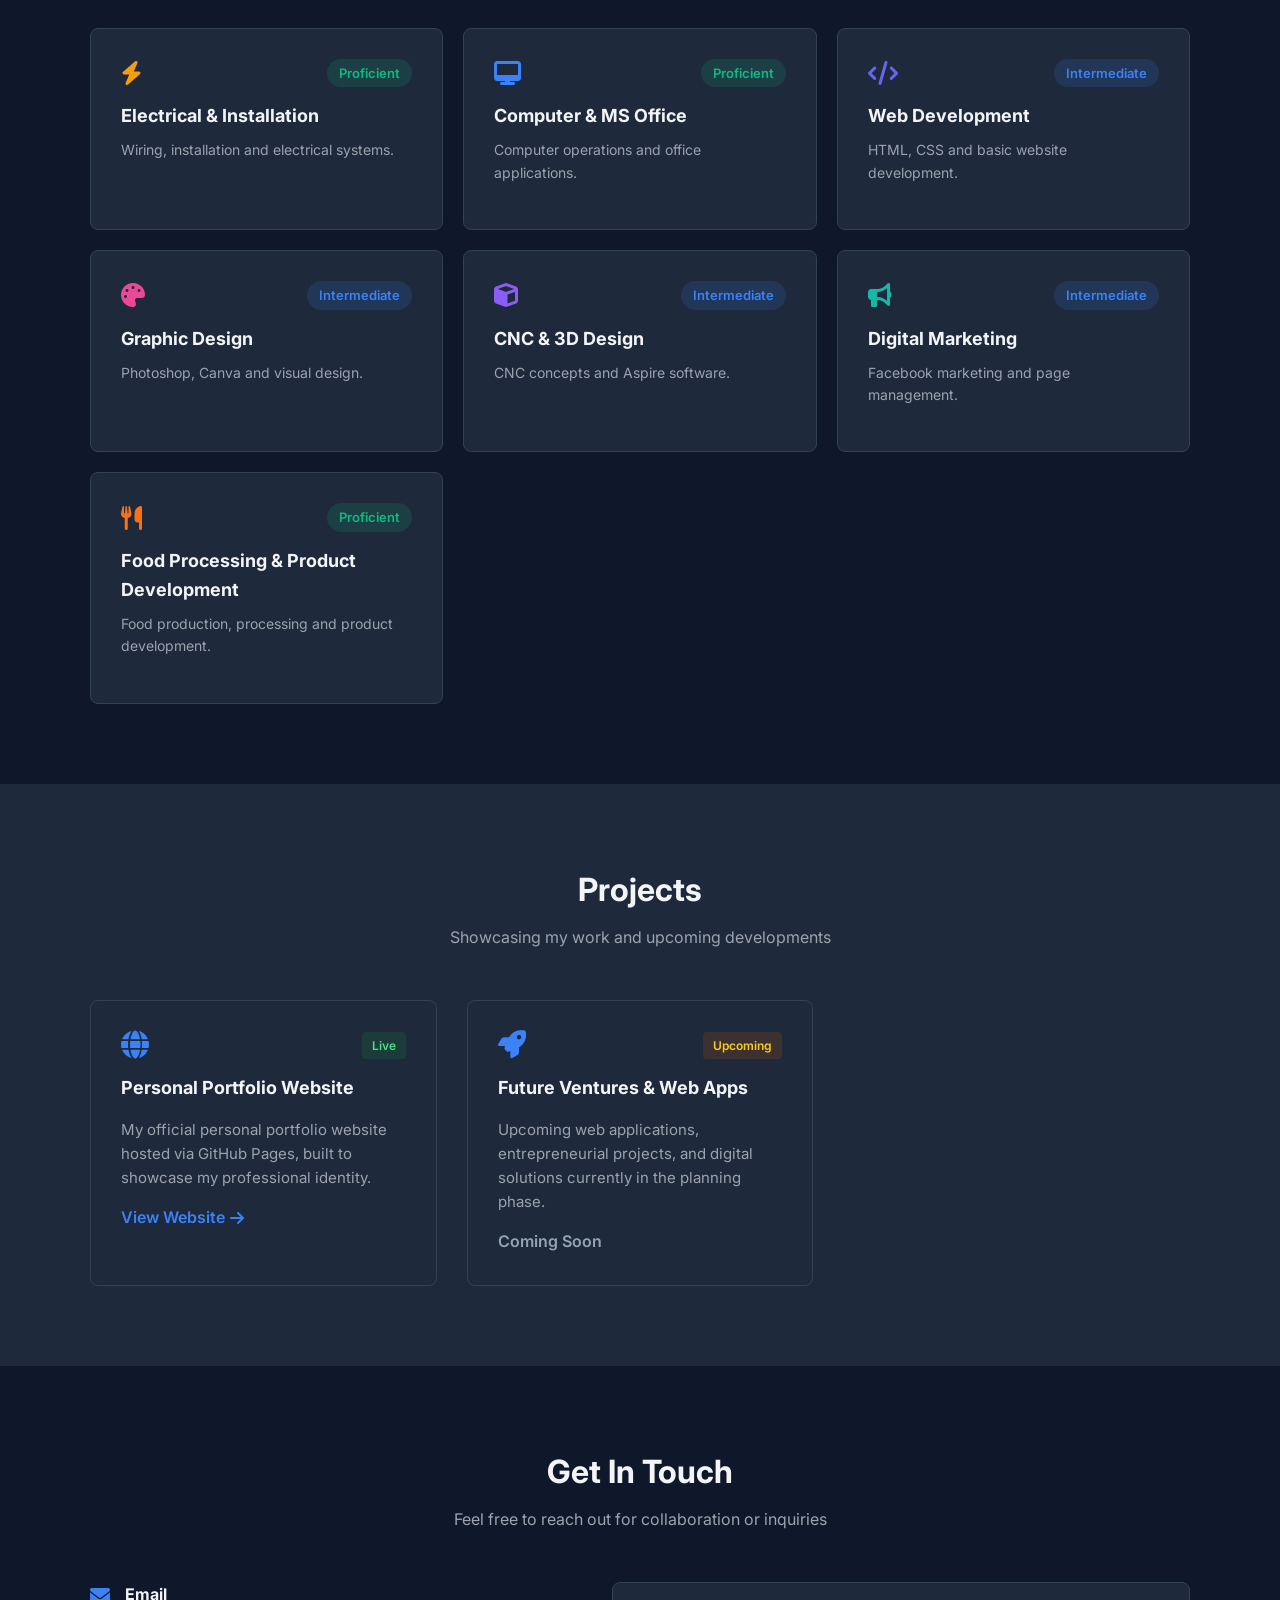
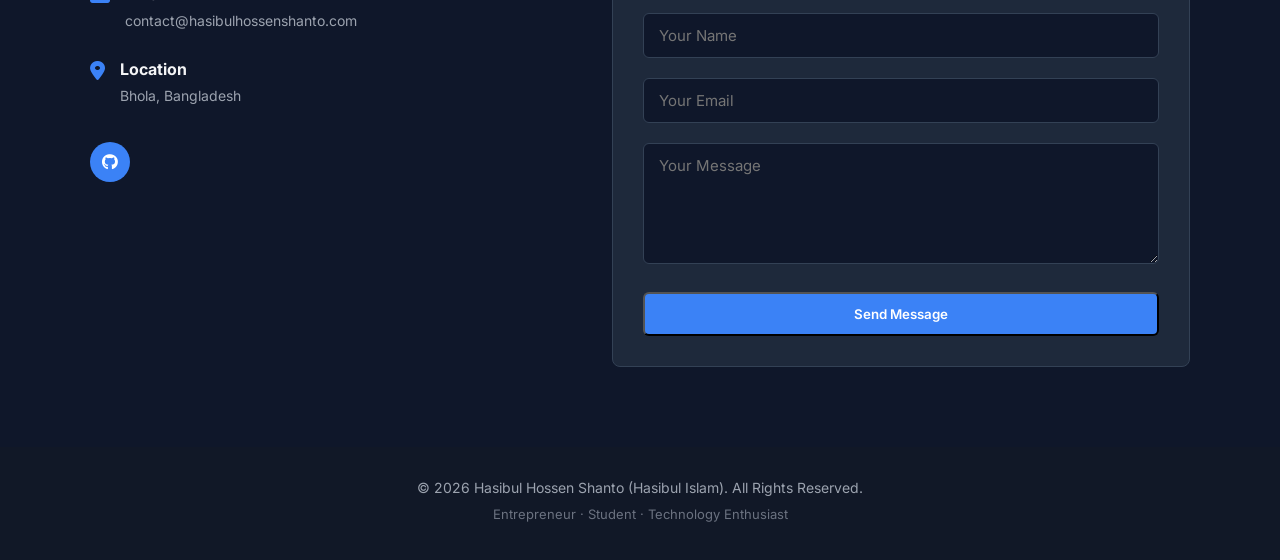
==== commit 003e4e48: "index.html" ====
--- a/index.html
+++ b/index.html
@@ -360,14 +360,14 @@
         </div>
     </footer>
 
-    <!-- JavaScript for Preloader, Theme & Animations -->
+    <!-- JavaScript for Preloader, Theme, Mobile Menu & Animations -->
     <script>
         // Preloader / Splash Screen Logic
         window.addEventListener('load', () => {
             const preloader = document.getElementById('preloader');
             setTimeout(() => {
                 preloader.classList.add('loaded');
-            }, 1500); // 1.5 seconds delay
+            }, 1500);
         });
 
         // Theme Toggle Logic
@@ -398,6 +398,25 @@
             }
         });
 
+        // Mobile Hamburger Menu Toggle Logic
+        const hamburger = document.querySelector('.hamburger');
+        const navMenu = document.querySelector('.nav-menu');
+
+        hamburger.addEventListener('click', () => {
+            navMenu.classList.toggle('active');
+            hamburger.querySelector('i').classList.toggle('fa-bars');
+            hamburger.querySelector('i').classList.toggle('fa-xmark');
+        });
+
+        // Close menu when clicking a nav link on mobile
+        document.querySelectorAll('.nav-menu a').forEach(link => {
+            link.addEventListener('click', () => {
+                navMenu.classList.remove('active');
+                hamburger.querySelector('i').classList.add('fa-bars');
+                hamburger.querySelector('i').classList.remove('fa-xmark');
+            });
+        });
+
         // Scroll Reveal Animation Logic
         window.addEventListener('scroll', revealSections);
 
--- a/style.css
+++ b/style.css
@@ -39,6 +39,7 @@
     background-color: var(--bg-color);
     line-height: 1.6;
     transition: var(--transition);
+    overflow-x: hidden;
 }
 
 .container {
@@ -48,90 +49,89 @@
     padding: 0 20px;
 }
 
-/* Welcome Modal / Overlay Styles */
-.modal-overlay {
+/* Preloader / Splash Screen Styles */
+#preloader {
     position: fixed;
     top: 0;
     left: 0;
     width: 100%;
     height: 100%;
-    background: rgba(0, 0, 0, 0.75);
-    backdrop-filter: blur(8px);
+    background: #0f172a;
     display: flex;
     justify-content: center;
     align-items: center;
-    z-index: 9999;
-    animation: fadeInModal 0.5s ease;
-}
-
-.modal-content {
-    background: var(--card-bg);
-    color: var(--text-color);
-    padding: 35px 30px;
-    border-radius: 16px;
+    z-index: 99999;
+    transition: transform 0.8s cubic-bezier(0.77, 0, 0.175, 1), opacity 0.8s ease;
+}
+
+.preloader-content {
     text-align: center;
-    max-width: 420px;
-    width: 90%;
-    box-shadow: 0 25px 50px -12px rgba(0, 0, 0, 0.25);
-    position: relative;
-    border: 1px solid var(--border-color);
-    transform: scale(1);
-    animation: scaleUpModal 0.4s ease;
-}
-
-.modal-close-btn {
-    position: absolute;
-    top: 15px;
-    right: 20px;
-    background: none;
-    border: none;
-    font-size: 24px;
-    cursor: pointer;
-    color: var(--text-light);
-    transition: 0.3s;
-}
-
-.modal-close-btn:hover {
-    color: var(--primary-color);
-}
-
-.modal-image-box {
-    width: 100px;
-    height: 100px;
+    color: #f3f4f6;
+    animation: fadeInPreloader 1s ease;
+}
+
+.preloader-img-box {
+    width: 130px;
+    height: 130px;
     border-radius: 50%;
     overflow: hidden;
     margin: 0 auto 20px;
-    border: 3px solid var(--primary-color);
-    box-shadow: 0 10px 15px -3px rgba(0, 0, 0, 0.1);
-}
-
-.modal-image-box img {
+    border: 4px solid #3b82f6;
+    box-shadow: 0 15px 30px rgba(0, 0, 0, 0.4);
+    animation: pulseLogo 2s infinite ease-in-out;
+}
+
+.preloader-img-box img {
     width: 100%;
     height: 100%;
     object-fit: cover;
 }
 
-.modal-content h2 {
-    font-size: 22px;
-    margin-bottom: 10px;
-    color: var(--text-color);
-}
-
-.modal-content p {
-    font-size: 14px;
-    color: var(--text-light);
+.preloader-content h2 {
+    font-size: 26px;
+    font-weight: 700;
+    margin-bottom: 8px;
+    color: #ffffff;
+}
+
+.preloader-content p {
+    font-size: 15px;
+    color: #94a3b8;
     margin-bottom: 25px;
-    line-height: 1.5;
-}
-
-@keyframes fadeInModal {
-    from { opacity: 0; }
-    to { opacity: 1; }
-}
-
-@keyframes scaleUpModal {
-    from { transform: scale(0.8); opacity: 0; }
-    to { transform: scale(1); opacity: 1; }
+    letter-spacing: 1px;
+}
+
+.loader-spinner {
+    width: 40px;
+    height: 40px;
+    border: 4px solid rgba(59, 130, 246, 0.2);
+    border-top: 4px solid #3b82f6;
+    border-radius: 50%;
+    margin: 0 auto;
+    animation: spinLoader 1s linear infinite;
+}
+
+@keyframes spinLoader {
+    0% { transform: rotate(0deg); }
+    100% { transform: rotate(360deg); }
+}
+
+@keyframes pulseLogo {
+    0% { transform: scale(1); }
+    50% { transform: scale(1.05); }
+    100% { transform: scale(1); }
+}
+
+@keyframes fadeInPreloader {
+    from { opacity: 0; transform: translateY(20px); }
+    to { opacity: 1; transform: translateY(0); }
+}
+
+/* Class to slide/fade away preloader upwards */
+#preloader.loaded {
+    transform: translateY(-100%);
+    opacity: 0;
+    pointer-events: none;
 }
 
 /* Header & Navbar */
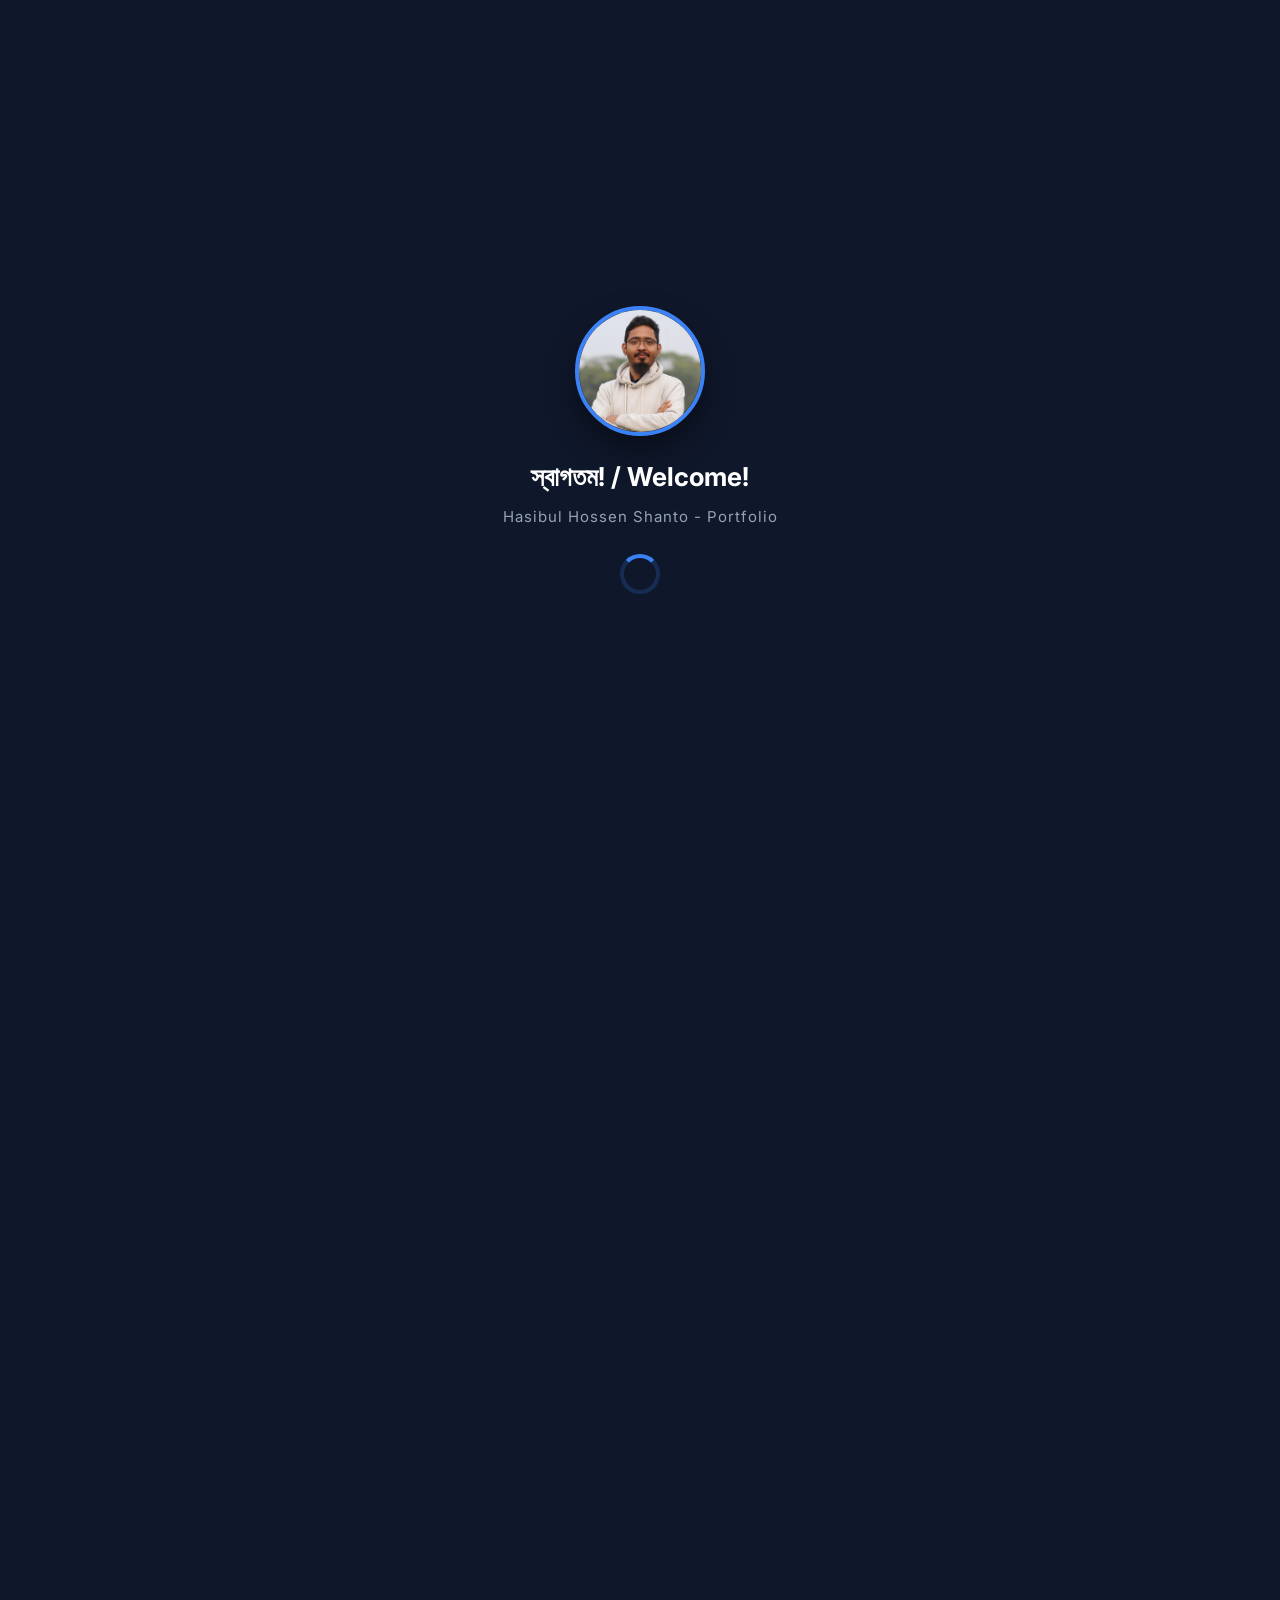
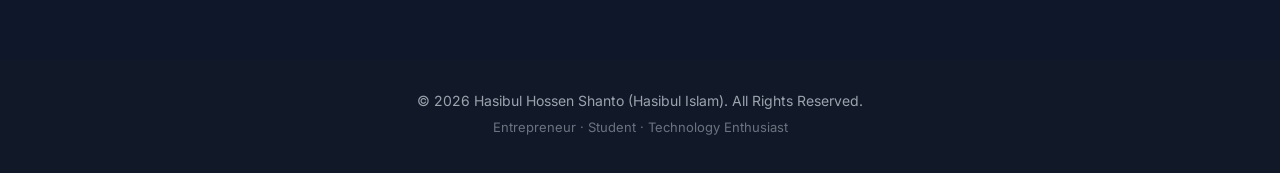
==== commit 67e28597: "index.html" ====
--- a/index.html
+++ b/index.html
@@ -29,16 +29,17 @@
     <!-- Header / Navbar -->
     <header id="header">
         <div class="container nav-container">
-            <a href="#" class="logo">Hasibul Hossen Shanto<span>.</span></a>
+            <a href="index.html" class="logo">Hasibul Hossen Shanto<span>.</span></a>
             <nav class="nav-menu">
-                <a href="#hero">Home</a>
-                <a href="#about">About</a>
-                <a href="#education">Education</a>
-                <a href="#experience">Experience</a>
-                <a href="#ventures">Ventures</a>
-                <a href="#skills">Skills</a>
-                <a href="#projects">Projects</a>
-                <a href="#contact" class="nav-btn">Contact</a>
+                <a href="index.html" class="active">Home</a>
+                <a href="about.html">About</a>
+                <a href="education.html">Education</a>
+                <a href="experience.html">Experience</a>
+                <a href="ventures.html">Ventures</a>
+                <a href="skills.html">Skills</a>
+                <a href="projects.html">Projects</a>
+                <a href="blog.html">✍️ Writings</a>
+                <a href="contact.html" class="nav-btn">Contact</a>
             </nav>
             <div class="nav-actions" style="display: flex; align-items: center; gap: 15px;">
                 <!-- Theme Toggle Button -->
@@ -53,15 +54,15 @@
     </header>
 
     <!-- Hero Section -->
-    <section id="hero" class="hero reveal">
+    <section class="hero reveal" style="min-height: 90vh; display: flex; align-items: center;">
         <div class="container hero-container">
             <div class="hero-content">
                 <span class="tagline-badge">Entrepreneur · Student · Technology Enthusiast</span>
                 <h1>Hello, I'm <span>Hasibul Hossen Shanto</span>.<br>Learning, Building, Growing.</h1>
-                <p>Welcome to my official personal portfolio website. Explore my journey, skills, ventures, and projects as I build innovative solutions and grow in the tech and entrepreneurial world.</p>
+                <p>Welcome to my official personal portfolio website. Explore my journey, skills, ventures, and writings through the sections below.</p>
                 <div class="hero-btns">
-                    <a href="#contact" class="btn btn-primary">Get in Touch</a>
-                    <a href="#about" class="btn btn-secondary">Learn More</a>
+                    <a href="contact.html" class="btn btn-primary">Get in Touch</a>
+                    <a href="about.html" class="btn btn-secondary">Explore Profile</a>
                 </div>
             </div>
             <div class="hero-image">
@@ -72,282 +73,75 @@
         </div>
     </section>
 
-    <!-- About Section -->
-    <section id="about" class="section reveal">
+    <!-- Quick Navigation Cards Section -->
+    <section class="section bg-light reveal">
         <div class="container">
             <div class="section-title">
-                <h2>About Me</h2>
-                <p>Get to know more about who I am and my vision</p>
-            </div>
-            <div class="about-grid">
-                <div class="about-text">
-                    <h3>Building a Digital Identity & Future</h3>
-                    <p>I am Hasibul Hossen Shanto (also known as Hasibul Islam). I am passionate about technology, entrepreneurship, and continuous learning. My focus lies in creating meaningful projects, managing entrepreneurial ventures, and expanding my skill set across multiple domains.</p>
-                    <p>Academically, I am studying Computer Science and Technology at Bhola Polytechnic Institute (7th Semester) and pursuing a Bachelor of Arts in Islamic History and Culture at Bhola Government College.</p>
-                </div>
-                <div class="about-cards">
-                    <div class="card">
+                <h2>Quick Navigation</h2>
+                <p>Click on any section below to view detailed information</p>
+            </div>
+            <div class="projects-grid" style="grid-template-columns: repeat(auto-fit, minmax(250px, 1fr));">
+                
+                <a href="about.html" class="project-card" style="text-decoration: none;">
+                    <div class="project-header">
+                        <i class="fa-solid fa-user"></i>
+                        <span class="status-tag">Bio</span>
+                    </div>
+                    <h3>About Me</h3>
+                    <p>Get to know more about who I am, my academic background and vision.</p>
+                    <span class="project-link">View Details <i class="fa-solid fa-arrow-right"></i></span>
+                </a>
+
+                <a href="education.html" class="project-card" style="text-decoration: none;">
+                    <div class="project-header">
                         <i class="fa-solid fa-graduation-cap"></i>
-                        <h4>Education</h4>
-                        <p>Pursuing diploma in CST and BA in Islamic History & Culture.</p>
-                    </div>
-                    <div class="card">
+                        <span class="status-tag">Academics</span>
+                    </div>
+                    <h3>Education</h3>
+                    <p>Diploma in CST at Bhola Polytechnic Institute and BA in Islamic History.</p>
+                    <span class="project-link">View Details <i class="fa-solid fa-arrow-right"></i></span>
+                </a>
+
+                <a href="experience.html" class="project-card" style="text-decoration: none;">
+                    <div class="project-header">
+                        <i class="fa-solid fa-briefcase"></i>
+                        <span class="status-tag">Career</span>
+                    </div>
+                    <h3>Experience</h3>
+                    <p>Account Manager, Data Analyst, and Audit Officer roles.</p>
+                    <span class="project-link">View Details <i class="fa-solid fa-arrow-right"></i></span>
+                </a>
+
+                <a href="ventures.html" class="project-card" style="text-decoration: none;">
+                    <div class="project-header">
                         <i class="fa-solid fa-store"></i>
-                        <h4>Entrepreneurship</h4>
-                        <p>Managing multiple business ventures including food, agro, and fashion.</p>
-                    </div>
-                    <div class="card">
-                        <i class="fa-solid fa-laptop-code"></i>
-                        <h4>Tech Enthusiast</h4>
-                        <p>Constantly exploring web development, digital tools, and tech trends.</p>
-                    </div>
-                </div>
-            </div>
-        </div>
-    </section>
-
-    <!-- Education Section -->
-    <section id="education" class="section bg-light reveal">
-        <div class="container">
-            <div class="section-title">
-                <h2>Education</h2>
-                <p>My academic background and qualifications</p>
-            </div>
-            <div class="projects-grid">
-                <div class="project-card">
-                    <div class="project-header">
-                        <i class="fa-solid fa-graduation-cap"></i>
-                        <span class="status-tag">7th Semester</span>
-                    </div>
-                    <h3>Diploma in Engineering</h3>
-                    <p><strong>Computer Science and Technology (CST)</strong><br>Bhola Polytechnic Institute</p>
-                </div>
-                <div class="project-card">
-                    <div class="project-header">
-                        <i class="fa-solid fa-book-open"></i>
-                        <span class="status-tag upcoming">Running</span>
-                    </div>
-                    <h3>Bachelor of Arts (BA)</h3>
-                    <p><strong>Islamic History and Culture</strong><br>Bhola Government College</p>
-                </div>
-            </div>
-        </div>
-    </section>
-
-    <!-- Experience Section -->
-    <section id="experience" class="section reveal">
-        <div class="container">
-            <div class="section-title">
-                <h2>Experience</h2>
-                <p>My professional work history and career background</p>
-            </div>
-            <div class="skills-grid">
-                <div class="skill-category">
-                    <div class="project-header">
-                        <i class="fa-solid fa-briefcase"></i>
-                        <span class="status-tag">3 Years</span>
-                    </div>
-                    <h3>Account Manager</h3>
-                    <p><strong>Khondoker Group</strong></p>
-                    <p style="margin-top: 10px; font-size: 14px; color: var(--text-light);">Managed financial accounts, client relations, and operational workflows.</p>
-                </div>
-                <div class="skill-category">
-                    <div class="project-header">
-                        <i class="fa-solid fa-chart-line"></i>
-                        <span class="status-tag">2 Years</span>
-                    </div>
-                    <h3>Data Analyst</h3>
-                    <p><strong>Intelligence Image Management</strong></p>
-                    <p style="margin-top: 10px; font-size: 14px; color: var(--text-light);">Handled data processing, accuracy validation, and analytical reporting.</p>
-                </div>
-                <div class="skill-category">
-                    <div class="project-header">
-                        <i class="fa-solid fa-file-invoice-dollar"></i>
-                        <span class="status-tag">2 Years</span>
-                    </div>
-                    <h3>Audit Officer</h3>
-                    <p><strong>Safe Tech BD</strong></p>
-                    <p style="margin-top: 10px; font-size: 14px; color: var(--text-light);">Conducted internal audits, compliance verification, and reviews.</p>
-                </div>
-            </div>
-        </div>
-    </section>
-
-    <!-- Ventures & Businesses Section -->
-    <section id="ventures" class="section bg-light reveal">
-        <div class="container">
-            <div class="section-title">
-                <h2>My Ventures & Businesses</h2>
-                <p>Commercial brands and online shops managed by me</p>
-            </div>
-            <div class="projects-grid">
-                <div class="project-card">
-                    <div class="project-header">
-                        <i class="fa-solid fa-seedling"></i>
-                        <span class="status-tag">Agro & Food</span>
-                    </div>
-                    <h3>Sunrose Agro & Sunrose Food</h3>
-                    <p>Commercial processing, product formulation, and packaging of quality food and spice products with digital branding and operations.</p>
-                </div>
-                <div class="project-card">
-                    <div class="project-header">
-                        <i class="fa-solid fa-shirt"></i>
-                        <span class="status-tag">Fashion</span>
-                    </div>
-                    <h3>Rhevahn</h3>
-                    <p>An online clothing shop focused on trendy fashion collections, quality apparel, and digital customer engagement.</p>
-                </div>
-            </div>
-        </div>
-    </section>
-
-    <!-- Skills Section -->
-    <section id="skills" class="section reveal">
-        <div class="container">
-            <div class="section-title">
-                <h2>My Skills</h2>
-                <p>Practical skills, creative thinking, and continuous growth.</p>
-            </div>
-            <div class="skills-grid" style="display: grid; grid-template-columns: repeat(auto-fit, minmax(280px, 1fr)); gap: 20px;">
-                
-                <div class="project-card">
-                    <div style="display: flex; justify-content: space-between; align-items: center; margin-bottom: 15px;">
-                        <i class="fa-solid fa-bolt" style="font-size: 24px; color: #f59e0b;"></i>
-                        <span style="background: rgba(16, 185, 129, 0.15); color: #10b981; padding: 4px 12px; border-radius: 20px; font-size: 13px; font-weight: 600;">Proficient</span>
-                    </div>
-                    <h3 style="margin-bottom: 8px; font-size: 18px;">Electrical & Installation</h3>
-                    <p style="font-size: 14px; color: var(--text-light);">Wiring, installation and electrical systems.</p>
-                </div>
-
-                <div class="project-card">
-                    <div style="display: flex; justify-content: space-between; align-items: center; margin-bottom: 15px;">
-                        <i class="fa-solid fa-desktop" style="font-size: 24px; color: #3b82f6;"></i>
-                        <span style="background: rgba(16, 185, 129, 0.15); color: #10b981; padding: 4px 12px; border-radius: 20px; font-size: 13px; font-weight: 600;">Proficient</span>
-                    </div>
-                    <h3 style="margin-bottom: 8px; font-size: 18px;">Computer & MS Office</h3>
-                    <p style="font-size: 14px; color: var(--text-light);">Computer operations and office applications.</p>
-                </div>
-
-                <div class="project-card">
-                    <div style="display: flex; justify-content: space-between; align-items: center; margin-bottom: 15px;">
-                        <i class="fa-solid fa-code" style="font-size: 24px; color: #6366f1;"></i>
-                        <span style="background: rgba(59, 130, 246, 0.15); color: #3b82f6; padding: 4px 12px; border-radius: 20px; font-size: 13px; font-weight: 600;">Intermediate</span>
-                    </div>
-                    <h3 style="margin-bottom: 8px; font-size: 18px;">Web Development</h3>
-                    <p style="font-size: 14px; color: var(--text-light);">HTML, CSS and basic website development.</p>
-                </div>
-
-                <div class="project-card">
-                    <div style="display: flex; justify-content: space-between; align-items: center; margin-bottom: 15px;">
-                        <i class="fa-solid fa-palette" style="font-size: 24px; color: #ec4899;"></i>
-                        <span style="background: rgba(59, 130, 246, 0.15); color: #3b82f6; padding: 4px 12px; border-radius: 20px; font-size: 13px; font-weight: 600;">Intermediate</span>
-                    </div>
-                    <h3 style="margin-bottom: 8px; font-size: 18px;">Graphic Design</h3>
-                    <p style="font-size: 14px; color: var(--text-light);">Photoshop, Canva and visual design.</p>
-                </div>
-
-                <div class="project-card">
-                    <div style="display: flex; justify-content: space-between; align-items: center; margin-bottom: 15px;">
-                        <i class="fa-solid fa-cube" style="font-size: 24px; color: #8b5cf6;"></i>
-                        <span style="background: rgba(59, 130, 246, 0.15); color: #3b82f6; padding: 4px 12px; border-radius: 20px; font-size: 13px; font-weight: 600;">Intermediate</span>
-                    </div>
-                    <h3 style="margin-bottom: 8px; font-size: 18px;">CNC & 3D Design</h3>
-                    <p style="font-size: 14px; color: var(--text-light);">CNC concepts and Aspire software.</p>
-                </div>
-
-                <div class="project-card">
-                    <div style="display: flex; justify-content: space-between; align-items: center; margin-bottom: 15px;">
-                        <i class="fa-solid fa-bullhorn" style="font-size: 24px; color: #14b8a6;"></i>
-                        <span style="background: rgba(59, 130, 246, 0.15); color: #3b82f6; padding: 4px 12px; border-radius: 20px; font-size: 13px; font-weight: 600;">Intermediate</span>
-                    </div>
-                    <h3 style="margin-bottom: 8px; font-size: 18px;">Digital Marketing</h3>
-                    <p style="font-size: 14px; color: var(--text-light);">Facebook marketing and page management.</p>
-                </div>
-
-                <div class="project-card">
-                    <div style="display: flex; justify-content: space-between; align-items: center; margin-bottom: 15px;">
-                        <i class="fa-solid fa-utensils" style="font-size: 24px; color: #f97316;"></i>
-                        <span style="background: rgba(16, 185, 129, 0.15); color: #10b981; padding: 4px 12px; border-radius: 20px; font-size: 13px; font-weight: 600;">Proficient</span>
-                    </div>
-                    <h3 style="margin-bottom: 8px; font-size: 18px;">Food Processing & Product Development</h3>
-                    <p style="font-size: 14px; color: var(--text-light);">Food production, processing and product development.</p>
-                </div>
-
-            </div>
-        </div>
-    </section>
-
-    <!-- Projects Section -->
-    <section id="projects" class="section bg-light reveal">
-        <div class="container">
-            <div class="section-title">
-                <h2>Projects</h2>
-                <p>Showcasing my work and upcoming developments</p>
-            </div>
-            <div class="projects-grid">
-                <div class="project-card">
-                    <div class="project-header">
-                        <i class="fa-solid fa-globe"></i>
-                        <span class="status-tag">Live</span>
-                    </div>
-                    <h3>Personal Portfolio Website</h3>
-                    <p>My official personal portfolio website hosted via GitHub Pages, built to showcase my professional identity.</p>
-                    <a href="https://hasibulhossenshanto365.github.io" target="_blank" class="project-link">View Website <i class="fa-solid fa-arrow-right"></i></a>
-                </div>
-                <div class="project-card">
-                    <div class="project-header">
-                        <i class="fa-solid fa-rocket"></i>
-                        <span class="status-tag upcoming">Upcoming</span>
-                    </div>
-                    <h3>Future Ventures & Web Apps</h3>
-                    <p>Upcoming web applications, entrepreneurial projects, and digital solutions currently in the planning phase.</p>
-                    <span class="project-link disabled">Coming Soon</span>
-                </div>
-            </div>
-        </div>
-    </section>
-
-    <!-- Contact Section -->
-    <section id="contact" class="section reveal">
-        <div class="container">
-            <div class="section-title">
-                <h2>Get In Touch</h2>
-                <p>Feel free to reach out for collaboration or inquiries</p>
-            </div>
-            <div class="contact-wrapper">
-                <div class="contact-info">
-                    <div class="contact-item">
-                        <i class="fa-solid fa-envelope"></i>
-                        <div>
-                            <h4>Email</h4>
-                            <p>contact@hasibulhossenshanto.com</p>
-                        </div>
-                    </div>
-                    <div class="contact-item">
-                        <i class="fa-solid fa-location-dot"></i>
-                        <div>
-                            <h4>Location</h4>
-                            <p>Bhola, Bangladesh</p>
-                        </div>
-                    </div>
-                    <div class="social-links">
-                        <a href="https://github.com/hasibulhossenshanto365" target="_blank"><i class="fa-brands fa-github"></i></a>
-                    </div>
-                </div>
-                <div class="contact-form-box">
-                    <form>
-                        <div class="form-group">
-                            <input type="text" placeholder="Your Name" required>
-                        </div>
-                        <div class="form-group">
-                            <input type="email" placeholder="Your Email" required>
-                        </div>
-                        <div class="form-group">
-                            <textarea rows="5" placeholder="Your Message" required></textarea>
-                        </div>
-                        <button type="submit" class="btn btn-primary btn-block">Send Message</button>
-                    </form>
-                </div>
+                        <span class="status-tag">Business</span>
+                    </div>
+                    <h3>Ventures</h3>
+                    <p>Sunrose Agro, Sunrose Food, and online fashion shop Rhevahn.</p>
+                    <span class="project-link">View Details <i class="fa-solid fa-arrow-right"></i></span>
+                </a>
+
+                <a href="skills.html" class="project-card" style="text-decoration: none;">
+                    <div class="project-header">
+                        <i class="fa-solid fa-cogs"></i>
+                        <span class="status-tag">Expertise</span>
+                    </div>
+                    <h3>My Skills</h3>
+                    <p>Electrical, Web Dev, Graphic Design, CNC 3D, and Food Processing.</p>
+                    <span class="project-link">View Details <i class="fa-solid fa-arrow-right"></i></span>
+                </a>
+
+                <a href="blog.html" class="project-card" style="text-decoration: none;">
+                    <div class="project-header">
+                        <i class="fa-solid fa-feather-pointed"></i>
+                        <span class="status-tag">Writings</span>
+                    </div>
+                    <h3>Stories & Poems</h3>
+                    <p>Read my personal thoughts, small stories, and poetic verses.</p>
+                    <span class="project-link">Read Writings <i class="fa-solid fa-arrow-right"></i></span>
+                </a>
+
             </div>
         </div>
     </section>
@@ -360,9 +154,8 @@
         </div>
     </footer>
 
-    <!-- JavaScript for Preloader, Theme, Mobile Menu & Animations -->
+    <!-- JavaScript -->
     <script>
-        // Preloader / Splash Screen Logic
         window.addEventListener('load', () => {
             const preloader = document.getElementById('preloader');
             setTimeout(() => {
@@ -370,7 +163,6 @@
             }, 1500);
         });
 
-        // Theme Toggle Logic
         const themeToggleBtn = document.getElementById('theme-toggle');
         const themeIcon = document.getElementById('theme-icon');
         const htmlElement = document.documentElement;
@@ -398,7 +190,6 @@
             }
         });
 
-        // Mobile Hamburger Menu Toggle Logic
         const hamburger = document.querySelector('.hamburger');
         const navMenu = document.querySelector('.nav-menu');
 
@@ -408,7 +199,6 @@
             hamburger.querySelector('i').classList.toggle('fa-xmark');
         });
 
-        // Close menu when clicking a nav link on mobile
         document.querySelectorAll('.nav-menu a').forEach(link => {
             link.addEventListener('click', () => {
                 navMenu.classList.remove('active');
@@ -416,23 +206,6 @@
                 hamburger.querySelector('i').classList.remove('fa-xmark');
             });
         });
-
-        // Scroll Reveal Animation Logic
-        window.addEventListener('scroll', revealSections);
-
-        function revealSections() {
-            const sections = document.querySelectorAll('.reveal');
-            const triggerBottom = window.innerHeight * 0.85;
-
-            sections.forEach(section => {
-                const sectionTop = section.getBoundingClientRect().top;
-                if (sectionTop < triggerBottom) {
-                    section.classList.add('active');
-                }
-            });
-        }
-
-        window.addEventListener('DOMContentLoaded', revealSections);
     </script>
 </body>
 </html>
--- a/style.css
+++ b/style.css
@@ -592,7 +592,7 @@
     font-size: 13px;
 }
 
-/* Responsive Design */
+/* Mobile Menu Responsive Styles */
 @media (max-width: 968px) {
     .hero-container, .about-grid, .contact-wrapper {
         grid-template-columns: 1fr;
@@ -608,7 +608,22 @@
     }
 
     .nav-menu {
+        position: absolute;
+        top: 70px;
+        left: 0;
+        width: 100%;
+        background: var(--header-bg);
+        flex-direction: column;
+        align-items: center;
+        gap: 20px;
+        padding: 25px 0;
+        border-bottom: 1px solid var(--border-color);
+        box-shadow: 0 10px 15px rgba(0, 0, 0, 0.1);
         display: none;
+    }
+
+    .nav-menu.active {
+        display: flex;
     }
 
     .hamburger {
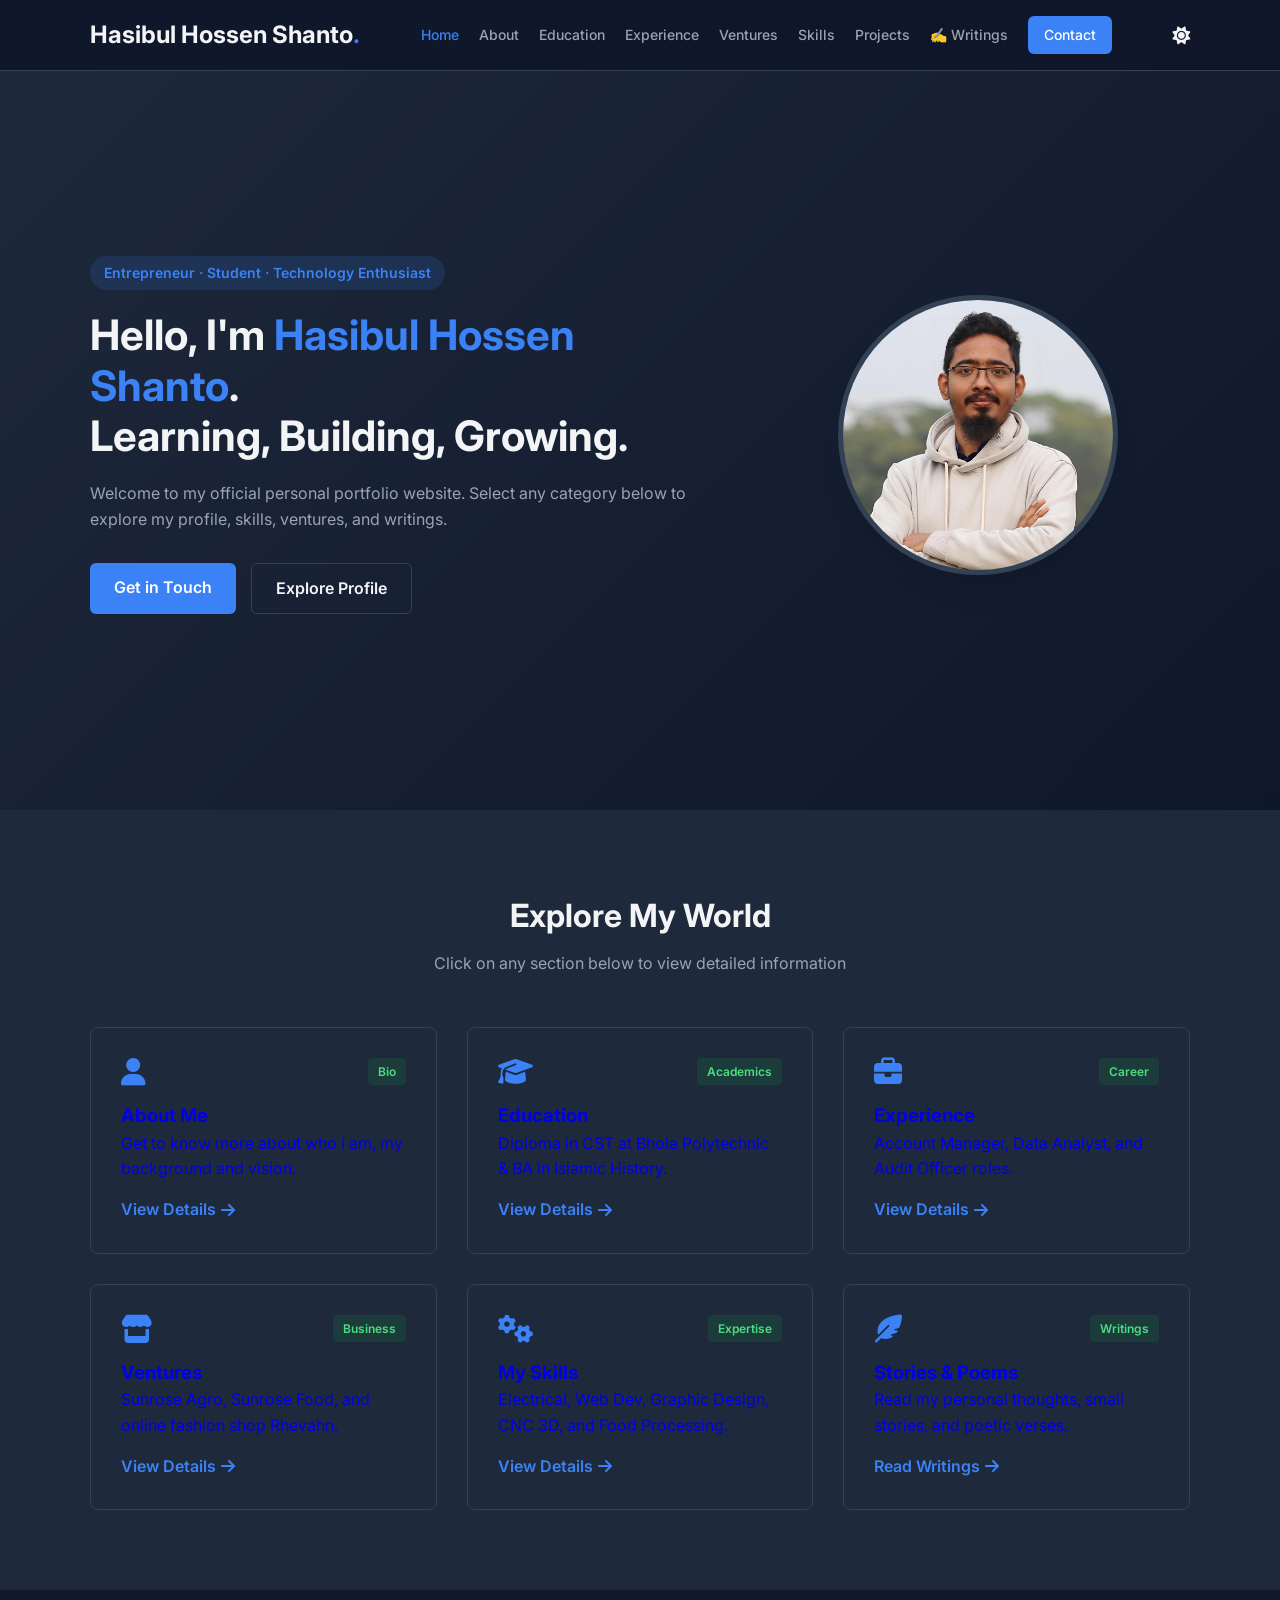
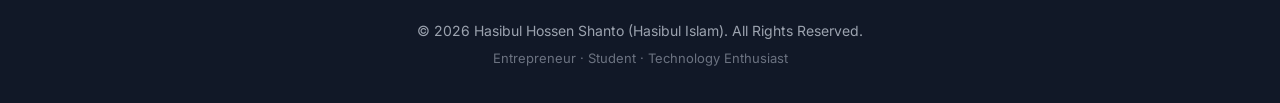
==== commit ece4998d: "index.html" ====
--- a/index.html
+++ b/index.html
@@ -4,7 +4,6 @@
     <meta charset="UTF-8">
     <meta name="viewport" content="width=device-width, initial-scale=1.0">
     <title>Hasibul Hossen Shanto | Personal Portfolio</title>
-    <meta name="description" content="Personal portfolio of Hasibul Hossen Shanto, also known as Hasibul Islam.">
     <!-- Google Fonts -->
     <link href="https://fonts.googleapis.com/css2?family=Inter:wght@300;400;500;600;700&display=swap" rel="stylesheet">
     <!-- FontAwesome Icons -->
@@ -42,7 +41,6 @@
                 <a href="contact.html" class="nav-btn">Contact</a>
             </nav>
             <div class="nav-actions" style="display: flex; align-items: center; gap: 15px;">
-                <!-- Theme Toggle Button -->
                 <button id="theme-toggle" aria-label="Toggle Theme" style="background: none; border: none; cursor: pointer; font-size: 18px; color: var(--text-color);">
                     <i class="fa-solid fa-sun" id="theme-icon"></i>
                 </button>
@@ -54,12 +52,12 @@
     </header>
 
     <!-- Hero Section -->
-    <section class="hero reveal" style="min-height: 90vh; display: flex; align-items: center;">
+    <section class="hero" style="min-height: 90vh; display: flex; align-items: center;">
         <div class="container hero-container">
             <div class="hero-content">
                 <span class="tagline-badge">Entrepreneur · Student · Technology Enthusiast</span>
                 <h1>Hello, I'm <span>Hasibul Hossen Shanto</span>.<br>Learning, Building, Growing.</h1>
-                <p>Welcome to my official personal portfolio website. Explore my journey, skills, ventures, and writings through the sections below.</p>
+                <p>Welcome to my official personal portfolio website. Select any category below to explore my profile, skills, ventures, and writings.</p>
                 <div class="hero-btns">
                     <a href="contact.html" class="btn btn-primary">Get in Touch</a>
                     <a href="about.html" class="btn btn-secondary">Explore Profile</a>
@@ -73,70 +71,52 @@
         </div>
     </section>
 
-    <!-- Quick Navigation Cards Section -->
-    <section class="section bg-light reveal">
+    <!-- Navigation Cards Section -->
+    <section class="section bg-light">
         <div class="container">
             <div class="section-title">
-                <h2>Quick Navigation</h2>
+                <h2>Explore My World</h2>
                 <p>Click on any section below to view detailed information</p>
             </div>
-            <div class="projects-grid" style="grid-template-columns: repeat(auto-fit, minmax(250px, 1fr));">
+            <div class="projects-grid" style="grid-template-columns: repeat(auto-fit, minmax(280px, 1fr));">
                 
                 <a href="about.html" class="project-card" style="text-decoration: none;">
-                    <div class="project-header">
-                        <i class="fa-solid fa-user"></i>
-                        <span class="status-tag">Bio</span>
-                    </div>
+                    <div class="project-header"><i class="fa-solid fa-user"></i><span class="status-tag">Bio</span></div>
                     <h3>About Me</h3>
-                    <p>Get to know more about who I am, my academic background and vision.</p>
+                    <p>Get to know more about who I am, my background and vision.</p>
                     <span class="project-link">View Details <i class="fa-solid fa-arrow-right"></i></span>
                 </a>
 
                 <a href="education.html" class="project-card" style="text-decoration: none;">
-                    <div class="project-header">
-                        <i class="fa-solid fa-graduation-cap"></i>
-                        <span class="status-tag">Academics</span>
-                    </div>
+                    <div class="project-header"><i class="fa-solid fa-graduation-cap"></i><span class="status-tag">Academics</span></div>
                     <h3>Education</h3>
-                    <p>Diploma in CST at Bhola Polytechnic Institute and BA in Islamic History.</p>
+                    <p>Diploma in CST at Bhola Polytechnic & BA in Islamic History.</p>
                     <span class="project-link">View Details <i class="fa-solid fa-arrow-right"></i></span>
                 </a>
 
                 <a href="experience.html" class="project-card" style="text-decoration: none;">
-                    <div class="project-header">
-                        <i class="fa-solid fa-briefcase"></i>
-                        <span class="status-tag">Career</span>
-                    </div>
+                    <div class="project-header"><i class="fa-solid fa-briefcase"></i><span class="status-tag">Career</span></div>
                     <h3>Experience</h3>
                     <p>Account Manager, Data Analyst, and Audit Officer roles.</p>
                     <span class="project-link">View Details <i class="fa-solid fa-arrow-right"></i></span>
                 </a>
 
                 <a href="ventures.html" class="project-card" style="text-decoration: none;">
-                    <div class="project-header">
-                        <i class="fa-solid fa-store"></i>
-                        <span class="status-tag">Business</span>
-                    </div>
+                    <div class="project-header"><i class="fa-solid fa-store"></i><span class="status-tag">Business</span></div>
                     <h3>Ventures</h3>
                     <p>Sunrose Agro, Sunrose Food, and online fashion shop Rhevahn.</p>
                     <span class="project-link">View Details <i class="fa-solid fa-arrow-right"></i></span>
                 </a>
 
                 <a href="skills.html" class="project-card" style="text-decoration: none;">
-                    <div class="project-header">
-                        <i class="fa-solid fa-cogs"></i>
-                        <span class="status-tag">Expertise</span>
-                    </div>
+                    <div class="project-header"><i class="fa-solid fa-cogs"></i><span class="status-tag">Expertise</span></div>
                     <h3>My Skills</h3>
                     <p>Electrical, Web Dev, Graphic Design, CNC 3D, and Food Processing.</p>
                     <span class="project-link">View Details <i class="fa-solid fa-arrow-right"></i></span>
                 </a>
 
                 <a href="blog.html" class="project-card" style="text-decoration: none;">
-                    <div class="project-header">
-                        <i class="fa-solid fa-feather-pointed"></i>
-                        <span class="status-tag">Writings</span>
-                    </div>
+                    <div class="project-header"><i class="fa-solid fa-feather-pointed"></i><span class="status-tag">Writings</span></div>
                     <h3>Stories & Poems</h3>
                     <p>Read my personal thoughts, small stories, and poetic verses.</p>
                     <span class="project-link">Read Writings <i class="fa-solid fa-arrow-right"></i></span>
@@ -158,9 +138,7 @@
     <script>
         window.addEventListener('load', () => {
             const preloader = document.getElementById('preloader');
-            setTimeout(() => {
-                preloader.classList.add('loaded');
-            }, 1500);
+            setTimeout(() => { preloader.classList.add('loaded'); }, 1200);
         });
 
         const themeToggleBtn = document.getElementById('theme-toggle');
@@ -170,11 +148,8 @@
         const savedTheme = localStorage.getItem('theme');
         if (savedTheme) {
             htmlElement.setAttribute('data-theme', savedTheme);
-            if (savedTheme === 'light') {
-                themeIcon.classList.replace('fa-sun', 'fa-moon');
-            } else {
-                themeIcon.classList.replace('fa-moon', 'fa-sun');
-            }
+            if (savedTheme === 'light') { themeIcon.classList.replace('fa-sun', 'fa-moon'); }
+            else { themeIcon.classList.replace('fa-moon', 'fa-sun'); }
         }
 
         themeToggleBtn.addEventListener('click', () => {
@@ -192,20 +167,11 @@
 
         const hamburger = document.querySelector('.hamburger');
         const navMenu = document.querySelector('.nav-menu');
-
         hamburger.addEventListener('click', () => {
             navMenu.classList.toggle('active');
             hamburger.querySelector('i').classList.toggle('fa-bars');
             hamburger.querySelector('i').classList.toggle('fa-xmark');
         });
-
-        document.querySelectorAll('.nav-menu a').forEach(link => {
-            link.addEventListener('click', () => {
-                navMenu.classList.remove('active');
-                hamburger.querySelector('i').classList.add('fa-bars');
-                hamburger.querySelector('i').classList.remove('fa-xmark');
-            });
-        });
     </script>
 </body>
 </html>
--- a/style.css
+++ b/style.css
@@ -127,7 +127,6 @@
     to { opacity: 1; transform: translateY(0); }
 }
 
-/* Class to slide/fade away preloader upwards */
 #preloader.loaded {
     transform: translateY(-100%);
     opacity: 0;
@@ -168,13 +167,14 @@
 .nav-menu {
     display: flex;
     align-items: center;
-    gap: 30px;
+    gap: 20px;
 }
 
 .nav-menu a {
     text-decoration: none;
     color: var(--text-light);
     font-weight: 500;
+    font-size: 14px;
     transition: var(--transition);
 }
 
@@ -185,7 +185,7 @@
 .nav-btn {
     background-color: var(--primary-color);
     color: #fff !important;
-    padding: 8px 18px;
+    padding: 8px 16px;
     border-radius: 6px;
 }
 
@@ -304,18 +304,6 @@
     100% { transform: translateY(0); }
 }
 
-/* Scroll Animation */
-.reveal {
-    opacity: 0;
-    transform: translateY(30px);
-    transition: opacity 0.8s ease, transform 0.8s ease;
-}
-
-.reveal.active {
-    opacity: 1;
-    transform: translateY(0);
-}
-
 /* General Sections */
 .section {
     padding: 80px 0;
@@ -344,70 +332,14 @@
     font-size: 16px;
 }
 
-/* About Section Grid */
-.about-grid {
-    display: grid;
-    grid-template-columns: 1fr 1fr;
-    gap: 40px;
-    align-items: center;
-}
-
-.about-text h3 {
-    font-size: 24px;
-    margin-bottom: 15px;
-    color: var(--text-color);
-}
-
-.about-text p {
-    color: var(--text-light);
-    margin-bottom: 15px;
-}
-
-.about-cards {
-    display: flex;
-    flex-direction: column;
-    gap: 20px;
-}
-
-.card {
-    background: var(--card-bg);
-    padding: 20px;
-    border-radius: 8px;
-    border: 1px solid var(--border-color);
-    box-shadow: 0 4px 6px -1px rgba(0, 0, 0, 0.05);
-    transition: var(--transition);
-}
-
-.card:hover {
-    transform: translateY(-5px);
-    box-shadow: 0 12px 25px -5px rgba(0, 0, 0, 0.12);
-}
-
-.card i {
-    font-size: 24px;
-    color: var(--primary-color);
-    margin-bottom: 10px;
-}
-
-.card h4 {
-    font-size: 18px;
-    margin-bottom: 5px;
-    color: var(--text-color);
-}
-
-.card p {
-    font-size: 14px;
-    color: var(--text-light);
-}
-
-/* Skills & Projects Grid Cards */
+/* Cards & Grids */
 .skills-grid, .projects-grid {
     display: grid;
     grid-template-columns: repeat(3, 1fr);
     gap: 30px;
 }
 
-.skill-category, .project-card {
+.skill-category, .project-card, .card {
     background: var(--card-bg);
     padding: 30px;
     border-radius: 8px;
@@ -415,15 +347,9 @@
     transition: var(--transition);
 }
 
-.skill-category:hover, .project-card:hover {
+.skill-category:hover, .project-card:hover, .card:hover {
     transform: translateY(-6px);
     box-shadow: 0 12px 25px -5px rgba(0, 0, 0, 0.12);
-}
-
-.skill-category h3, .project-card h3 {
-    font-size: 18px;
-    margin-bottom: 15px;
-    color: var(--text-color);
 }
 
 .project-header {
@@ -462,12 +388,6 @@
     color: #facc15;
 }
 
-.project-card p, .skill-category p {
-    color: var(--text-light);
-    font-size: 15px;
-    margin-bottom: 15px;
-}
-
 .project-link {
     text-decoration: none;
     color: var(--primary-color);
@@ -475,103 +395,7 @@
     display: inline-flex;
     align-items: center;
     gap: 5px;
-}
-
-.project-link.disabled {
-    color: #94a3b8;
-    cursor: not-allowed;
-}
-
-/* Contact Section */
-.contact-wrapper {
-    display: grid;
-    grid-template-columns: 1fr 1.2fr;
-    gap: 40px;
-}
-
-.contact-info {
-    display: flex;
-    flex-direction: column;
-    gap: 25px;
-}
-
-.contact-item {
-    display: flex;
-    gap: 15px;
-    align-items: flex-start;
-}
-
-.contact-item i {
-    font-size: 20px;
-    color: var(--primary-color);
-    margin-top: 4px;
-}
-
-.contact-item h4 {
-    font-size: 16px;
-    margin-bottom: 2px;
-    color: var(--text-color);
-}
-
-.contact-item p {
-    color: var(--text-light);
-    font-size: 14px;
-}
-
-.social-links {
-    display: flex;
-    gap: 15px;
-    margin-top: 10px;
-}
-
-.social-links a {
-    width: 40px;
-    height: 40px;
-    background: var(--primary-color);
-    color: #fff;
-    display: flex;
-    align-items: center;
-    justify-content: center;
-    border-radius: 50%;
-    text-decoration: none;
-    transition: var(--transition);
-}
-
-.social-links a:hover {
-    background: var(--primary-dark);
-}
-
-.contact-form-box {
-    background: var(--card-bg);
-    padding: 30px;
-    border-radius: 8px;
-    border: 1px solid var(--border-color);
-    transition: var(--transition);
-}
-
-.form-group {
-    margin-bottom: 20px;
-}
-
-.form-group input, .form-group textarea {
-    width: 100%;
-    padding: 12px 15px;
-    background: var(--bg-color);
-    color: var(--text-color);
-    border: 1px solid var(--border-color);
-    border-radius: 6px;
-    font-size: 15px;
-    outline: none;
-    transition: var(--transition);
-}
-
-.form-group input:focus, .form-group textarea:focus {
-    border-color: var(--primary-color);
-}
-
-.btn-block {
-    width: 100%;
-    text-align: center;
+    margin-top: 15px;
 }
 
 /* Footer */
@@ -594,17 +418,12 @@
 
 /* Mobile Menu Responsive Styles */
 @media (max-width: 968px) {
-    .hero-container, .about-grid, .contact-wrapper {
+    .hero-container, .skills-grid, .projects-grid {
         grid-template-columns: 1fr;
-        text-align: center;
     }
 
-    .hero-btns, .social-links, .contact-item {
+    .hero-btns {
         justify-content: center;
-    }
-
-    .skills-grid, .projects-grid {
-        grid-template-columns: 1fr;
     }
 
     .nav-menu {
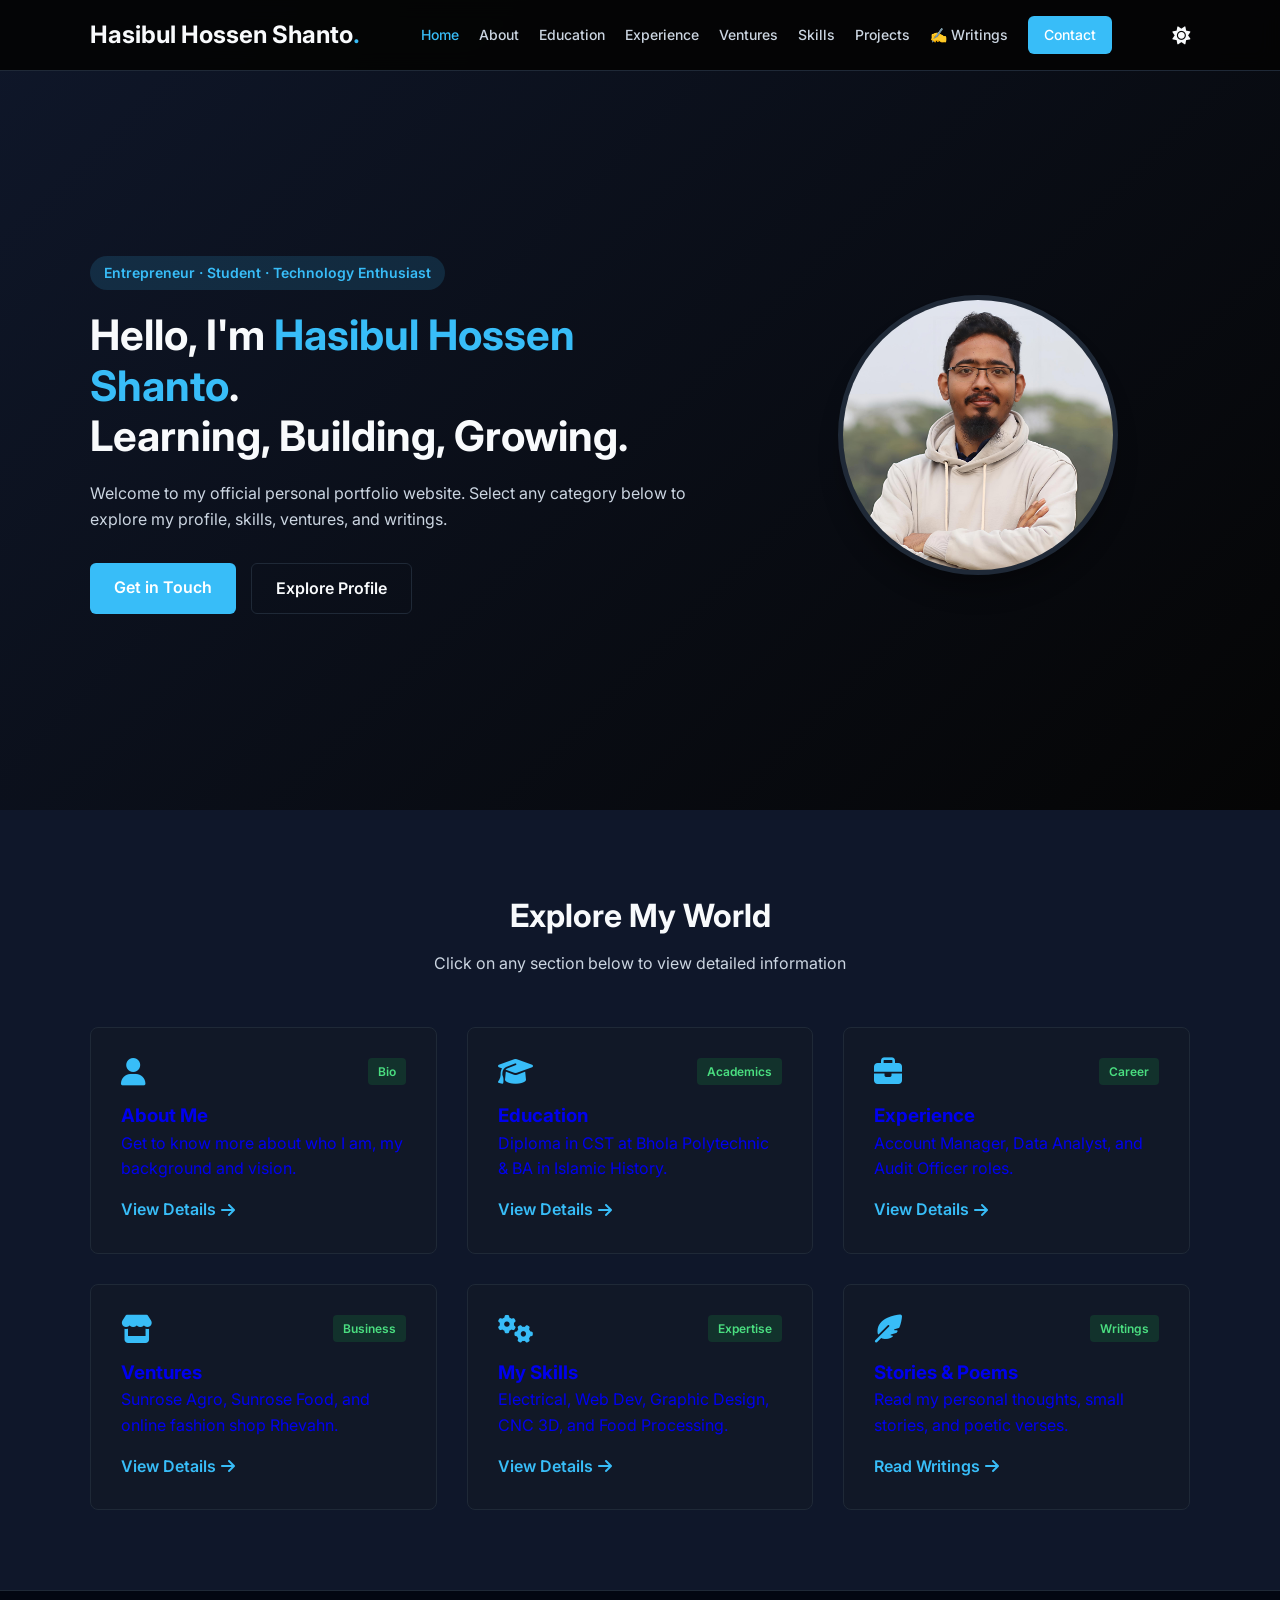
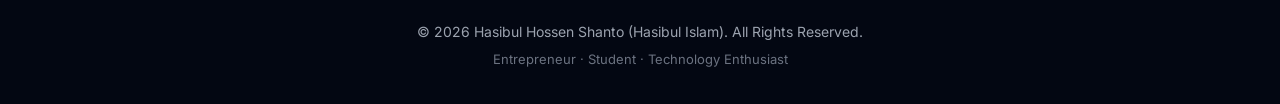
==== commit d3f0902b: "index.html" ====
--- a/index.html
+++ b/index.html
@@ -9,7 +9,7 @@
     <!-- FontAwesome Icons -->
     <link rel="stylesheet" href="https://cdnjs.cloudflare.com/ajax/libs/font-awesome/6.4.0/css/all.min.css">
     <!-- Custom CSS -->
-    <link rel="stylesheet" href="style.css">
+    <link rel="stylesheet" href="style.css?v=2">
 </head>
 <body>
 
--- a/style.css
+++ b/style.css
@@ -22,16 +22,16 @@
 }
 
 [data-theme="dark"] {
-    --primary-color: #3b82f6;
-    --primary-dark: #2563eb;
-    --text-color: #f3f4f6;
-    --text-light: #9ca3af;
-    --bg-color: #0f172a;
-    --bg-light: #1e293b;
-    --card-bg: #1e293b;
-    --border-color: #334155;
-    --header-bg: rgba(15, 23, 42, 0.95);
-    --hero-bg: linear-gradient(135deg, #1e293b 0%, #0f172a 100%);
+    --primary-color: #38bdf8;       /* আরও উজ্জ্বল ও দৃশ্যমান আকাশী নীল */
+    --primary-dark: #0ea5e9;
+    --text-color: #f8fafc;          /* একদম পরিষ্কার উজ্জ্বল সাদা */
+    --text-light: #cbd5e1;          /* হালকা লেখার জন্য স্পষ্ট সিলভার-গ্রে */
+    --bg-color: #050505;            /* একদম নিখাদ এবং আরও গাঢ় ডিপ ব্ল্যাক */
+    --bg-light: #0f172a;            
+    --card-bg: #111827;             /* কার্ডের ব্যাকগ্রাউন্ড গাঢ় কালোর সাথে সামঞ্জস্যপূর্ণ */
+    --border-color: #1f2937;        /* কার্ড ও সেকশনের বর্ডার */
+    --header-bg: rgba(5, 5, 5, 0.95);
+    --hero-bg: linear-gradient(135deg, #0f172a 0%, #050505 100%);
 }
 
 body {
@@ -56,7 +56,7 @@
     left: 0;
     width: 100%;
     height: 100%;
-    background: #0f172a;
+    background: #050505;
     display: flex;
     justify-content: center;
     align-items: center;
@@ -76,8 +76,8 @@
     border-radius: 50%;
     overflow: hidden;
     margin: 0 auto 20px;
-    border: 4px solid #3b82f6;
-    box-shadow: 0 15px 30px rgba(0, 0, 0, 0.4);
+    border: 4px solid #38bdf8;
+    box-shadow: 0 15px 30px rgba(0, 0, 0, 0.6);
     animation: pulseLogo 2s infinite ease-in-out;
 }
 
@@ -104,8 +104,8 @@
 .loader-spinner {
     width: 40px;
     height: 40px;
-    border: 4px solid rgba(59, 130, 246, 0.2);
-    border-top: 4px solid #3b82f6;
+    border: 4px solid rgba(56, 189, 248, 0.2);
+    border-top: 4px solid #38bdf8;
     border-radius: 50%;
     margin: 0 auto;
     animation: spinLoader 1s linear infinite;
@@ -226,7 +226,8 @@
 }
 
 [data-theme="dark"] .tagline-badge {
-    background: rgba(59, 130, 246, 0.15);
+    background: rgba(56, 189, 248, 0.15);
+    color: #38bdf8;
 }
 
 .hero-content h1 {
@@ -294,7 +295,7 @@
     align-items: center;
     justify-content: center;
     border: 5px solid var(--border-color);
-    box-shadow: 0 20px 25px -5px rgba(0, 0, 0, 0.1);
+    box-shadow: 0 20px 25px -5px rgba(0, 0, 0, 0.3);
     animation: floatImage 4s ease-in-out infinite;
 }
 
@@ -349,7 +350,7 @@
 
 .skill-category:hover, .project-card:hover, .card:hover {
     transform: translateY(-6px);
-    box-shadow: 0 12px 25px -5px rgba(0, 0, 0, 0.12);
+    box-shadow: 0 12px 25px -5px rgba(0, 0, 0, 0.3);
 }
 
 .project-header {
@@ -374,7 +375,7 @@
 }
 
 [data-theme="dark"] .status-tag {
-    background: rgba(21, 128, 61, 0.2);
+    background: rgba(21, 128, 61, 0.25);
     color: #4ade80;
 }
 
@@ -384,7 +385,7 @@
 }
 
 [data-theme="dark"] .status-tag.upcoming {
-    background: rgba(180, 83, 9, 0.2);
+    background: rgba(180, 83, 9, 0.25);
     color: #facc15;
 }
 
@@ -400,10 +401,11 @@
 
 /* Footer */
 footer {
-    background: #111827;
+    background: #030712;
     color: #9ca3af;
     padding: 30px 0;
     text-align: center;
+    border-top: 1px solid var(--border-color);
 }
 
 footer p {
@@ -437,7 +439,7 @@
         gap: 20px;
         padding: 25px 0;
         border-bottom: 1px solid var(--border-color);
-        box-shadow: 0 10px 15px rgba(0, 0, 0, 0.1);
+        box-shadow: 0 10px 15px rgba(0, 0, 0, 0.3);
         display: none;
     }
 
